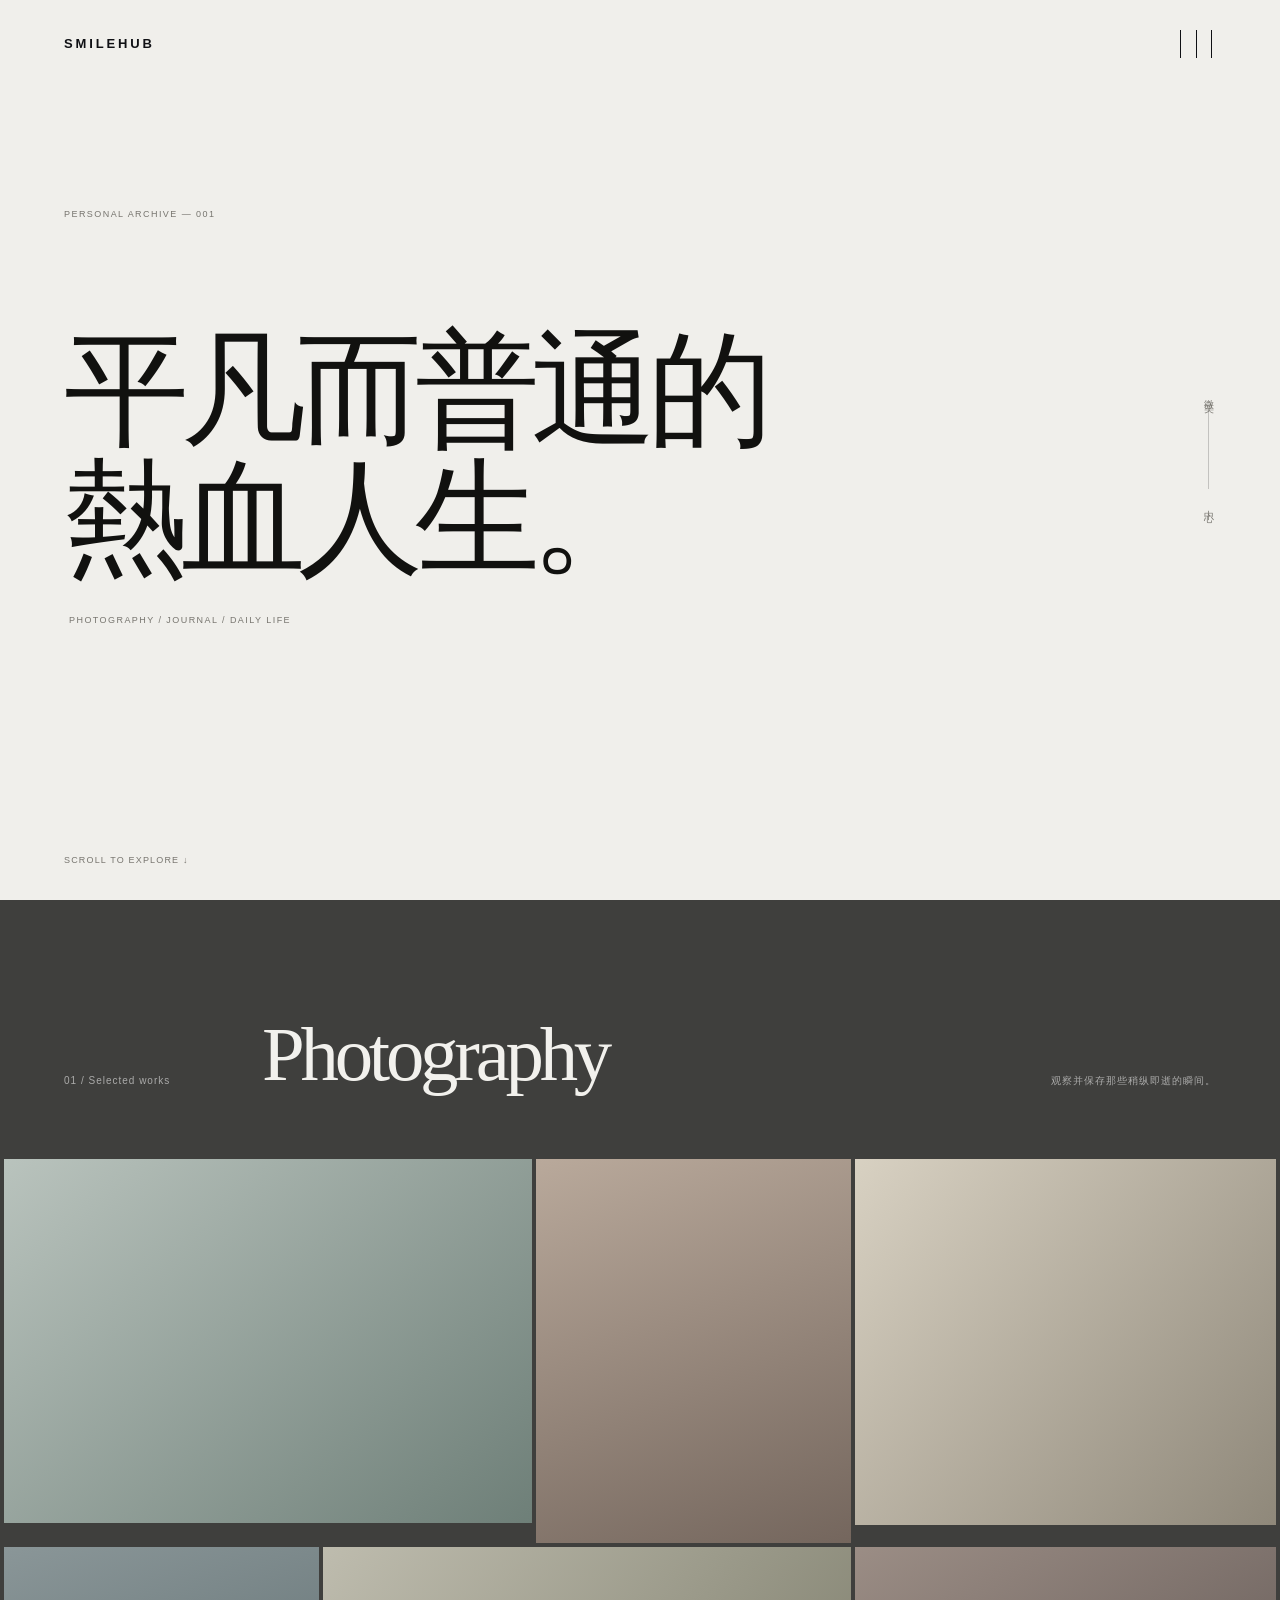
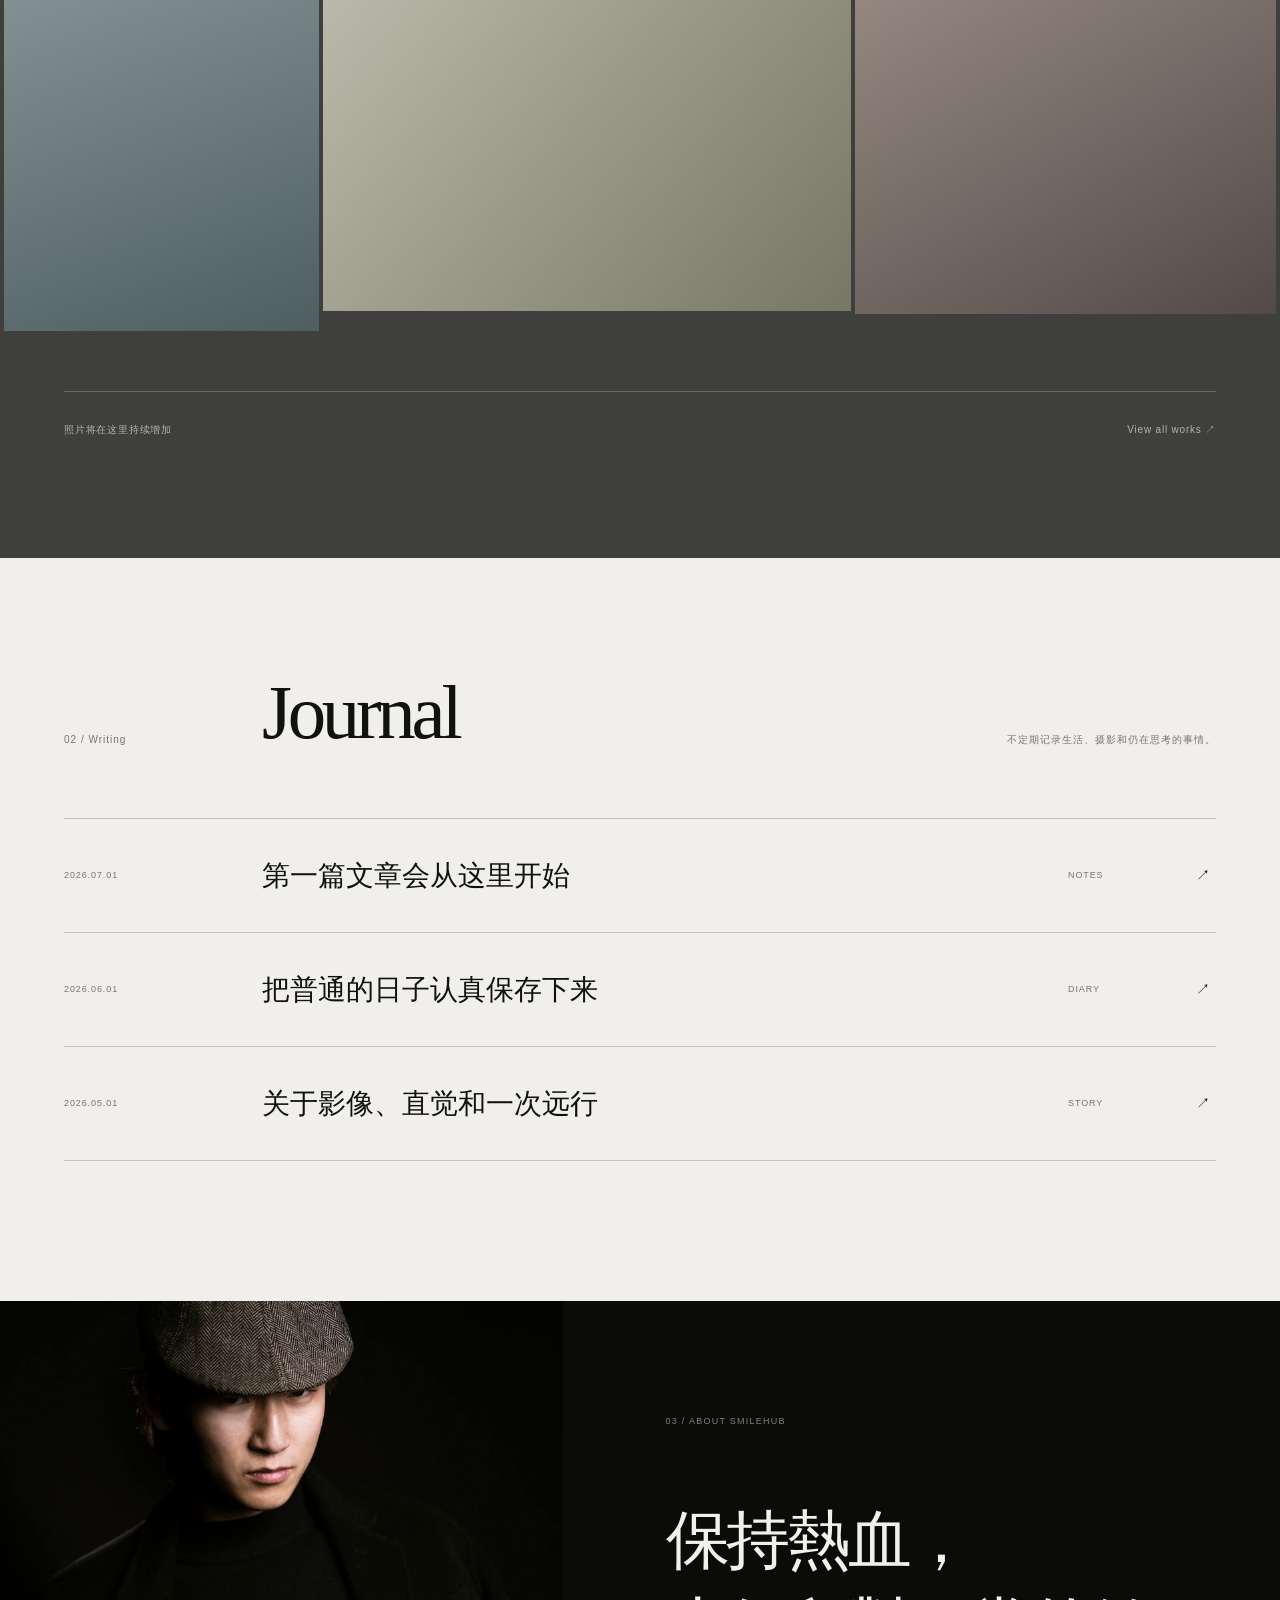
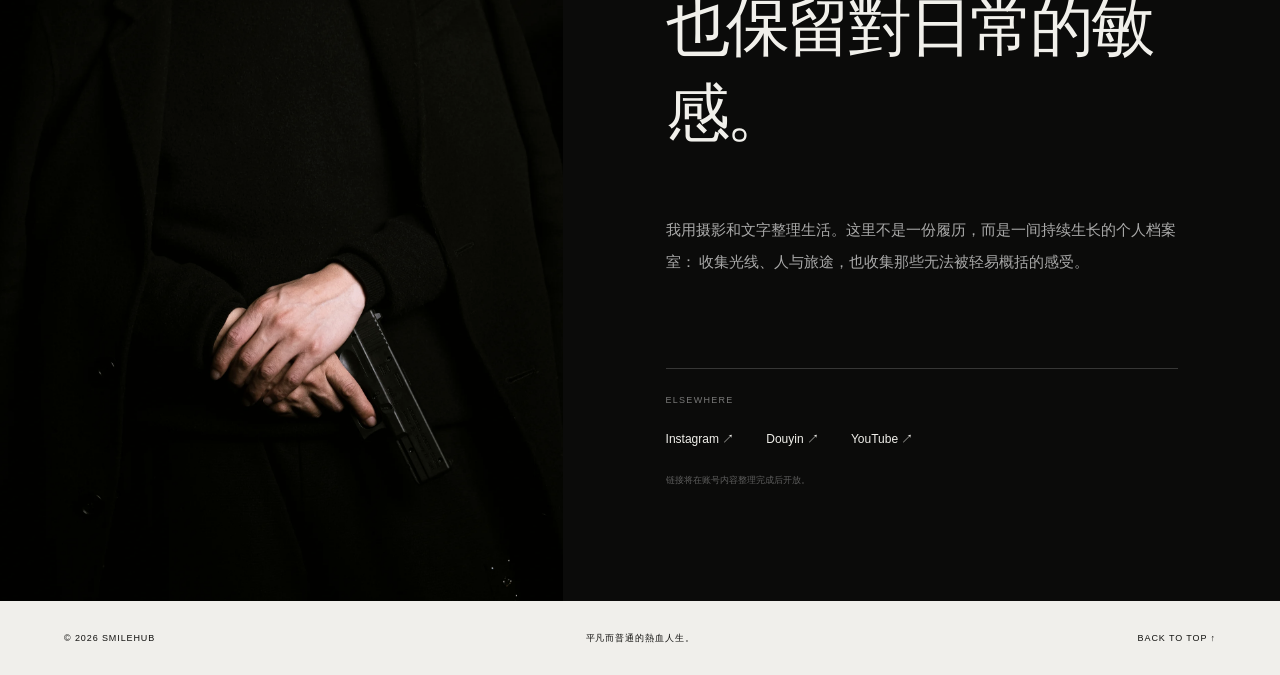
==== index.html @ a1a06cd5 "更新网站视觉与个人介绍" ====
<!doctype html>
<html lang="zh-CN">
  <head>
    <meta charset="UTF-8" />
    <meta name="viewport" content="width=device-width, initial-scale=1" />
    <meta
      name="description"
      content="Smilehub — 平凡而普通的熱血人生。摄影、文章与生活记录。"
    />
    <title>Smilehub</title>
    <link rel="stylesheet" href="style.css" />
    <script src="script.js" defer></script>
  </head>
  <body>
    <header class="site-header">
      <a class="brand" href="#top" aria-label="回到首页">SMILEHUB</a>
      <button
        class="menu-button"
        type="button"
        aria-label="打开菜单"
        aria-expanded="false"
        aria-controls="site-menu"
      >
        <span></span><span></span><span></span>
      </button>
    </header>

    <div class="menu-panel" id="site-menu" aria-hidden="true">
      <nav class="menu-nav" aria-label="网站导航">
        <a href="#photography"><span>01</span>Photography</a>
        <a href="#journal"><span>02</span>Journal</a>
        <a href="#about"><span>03</span>About</a>
      </nav>
      <div class="menu-foot">
        <p>Personal archive / China</p>
        <p>Photography · Words · Life</p>
      </div>
    </div>

    <main id="top">
      <section class="hero">
        <p class="hero-index reveal">Personal archive — 001</p>
        <div class="hero-title reveal">
          <h1>平凡而普通的<br />熱血人生。</h1>
          <p>Photography / Journal / Daily life</p>
        </div>
        <div class="hero-sign reveal" aria-hidden="true">
          <span>微笑</span>
          <i></i>
          <span>中心</span>
        </div>
        <a class="scroll-link" href="#photography">Scroll to explore ↓</a>
      </section>

      <section class="photography" id="photography">
        <header class="section-head section-head--light reveal">
          <p>01 / Selected works</p>
          <h2>Photography</h2>
          <p>观察并保存那些稍纵即逝的瞬间。</p>
        </header>

        <div class="contact-sheet">
          <a class="work work--a reveal" href="#">
            <div class="work-image tone-01"></div>
            <span>Daily fragments / 2026</span>
          </a>
          <a class="work work--b reveal" href="#">
            <div class="work-image tone-02"></div>
            <span>City and silence / 2026</span>
          </a>
          <a class="work work--c reveal" href="#">
            <div class="work-image tone-03"></div>
            <span>People / 2025</span>
          </a>
          <a class="work work--d reveal" href="#">
            <div class="work-image tone-04"></div>
            <span>On the road / 2025</span>
          </a>
          <a class="work work--e reveal" href="#">
            <div class="work-image tone-05"></div>
            <span>Light studies / 2025</span>
          </a>
          <a class="work work--f reveal" href="#">
            <div class="work-image tone-06"></div>
            <span>Memory / 2024</span>
          </a>
        </div>

        <div class="section-end reveal">
          <p>照片将在这里持续增加</p>
          <a href="#">View all works ↗</a>
        </div>
      </section>

      <section class="journal" id="journal">
        <header class="section-head reveal">
          <p>02 / Writing</p>
          <h2>Journal</h2>
          <p>不定期记录生活、摄影和仍在思考的事情。</p>
        </header>

        <div class="article-list">
          <a class="article-row reveal" href="#">
            <time datetime="2026-07-01">2026.07.01</time>
            <h3>第一篇文章会从这里开始</h3>
            <p>Notes</p>
            <span>↗</span>
          </a>
          <a class="article-row reveal" href="#">
            <time datetime="2026-06-01">2026.06.01</time>
            <h3>把普通的日子认真保存下来</h3>
            <p>Diary</p>
            <span>↗</span>
          </a>
          <a class="article-row reveal" href="#">
            <time datetime="2026-05-01">2026.05.01</time>
            <h3>关于影像、直觉和一次远行</h3>
            <p>Story</p>
            <span>↗</span>
          </a>
        </div>
      </section>

      <section class="about" id="about">
        <figure class="portrait reveal">
          <img
            src="assets/profile.webp"
            alt="Smilehub个人肖像"
            width="1800"
            height="2700"
          />
        </figure>

        <div class="about-copy reveal">
          <p class="about-label">03 / About Smilehub</p>
          <h2>
            保持熱血，<br />
            也保留對日常的敏感。
          </h2>
          <p class="about-body">
            我用摄影和文字整理生活。这里不是一份履历，而是一间持续生长的个人档案室：
            收集光线、人与旅途，也收集那些无法被轻易概括的感受。
          </p>

          <div class="social-block">
            <p>Elsewhere</p>
            <div class="social-links">
              <a href="#" target="_blank" rel="noreferrer">Instagram ↗</a>
              <a href="#" target="_blank" rel="noreferrer">Douyin ↗</a>
              <a href="#" target="_blank" rel="noreferrer">YouTube ↗</a>
            </div>
            <small>链接将在账号内容整理完成后开放。</small>
          </div>
        </div>
      </section>
    </main>

    <footer class="site-footer">
      <p>© <span id="year">2026</span> Smilehub</p>
      <p>平凡而普通的熱血人生。</p>
      <a href="#top">Back to top ↑</a>
    </footer>
  </body>
</html>
---- style.css ----
:root {
  --paper: #f0efeb;
  --ink: #11110f;
  --quiet: #77756f;
  --dark: #3f3f3d;
  --line: rgba(17, 17, 15, 0.2);
  --light-line: rgba(255, 255, 255, 0.22);
  --side: clamp(22px, 5vw, 76px);
  --sans: "Helvetica Neue", "Noto Sans SC", "PingFang SC", Arial, sans-serif;
  --serif: "Songti SC", "Noto Serif CJK SC", "Yu Mincho", serif;
}

* {
  box-sizing: border-box;
}

html {
  scroll-behavior: smooth;
}

body {
  margin: 0;
  color: var(--ink);
  background: var(--paper);
  font-family: var(--sans);
  font-size: 14px;
  line-height: 1.6;
  -webkit-font-smoothing: antialiased;
}

body.menu-open {
  overflow: hidden;
}

a {
  color: inherit;
  text-decoration: none;
}

button {
  color: inherit;
  font: inherit;
}

.site-header {
  position: fixed;
  z-index: 100;
  top: 0;
  left: 0;
  width: 100%;
  display: flex;
  align-items: center;
  justify-content: space-between;
  padding: 28px var(--side);
  mix-blend-mode: difference;
  color: #fff;
}

.brand {
  font-size: 13px;
  font-weight: 600;
  letter-spacing: 0.22em;
}

.menu-button {
  width: 40px;
  height: 32px;
  display: flex;
  justify-content: space-between;
  padding: 2px 4px;
  border: 0;
  background: transparent;
  cursor: pointer;
}

.menu-button span {
  width: 1px;
  height: 100%;
  background: currentColor;
  transition: transform 500ms cubic-bezier(0.22, 1, 0.36, 1);
}

.menu-button[aria-expanded="true"] span:first-child {
  transform: translateX(8px);
}

.menu-button[aria-expanded="true"] span:last-child {
  transform: translateX(-8px);
}

.menu-panel {
  position: fixed;
  z-index: 90;
  inset: 0;
  display: grid;
  grid-template-rows: 1fr auto;
  padding: 120px var(--side) 40px;
  visibility: hidden;
  background: #f7f7f5;
  opacity: 0;
  transition:
    opacity 500ms ease,
    visibility 500ms;
}

.menu-panel.is-open {
  visibility: visible;
  opacity: 1;
}

.menu-nav {
  display: flex;
  flex-direction: column;
  justify-content: center;
}

.menu-nav a {
  display: grid;
  grid-template-columns: 60px 1fr;
  align-items: baseline;
  padding: 12px 0;
  font-family: var(--serif);
  font-size: clamp(46px, 7vw, 110px);
  font-weight: 400;
  letter-spacing: -0.05em;
  line-height: 1;
  transition: opacity 250ms ease, padding-left 450ms cubic-bezier(0.22, 1, 0.36, 1);
}

.menu-nav a span {
  font-family: var(--sans);
  font-size: 9px;
  letter-spacing: 0.1em;
}

.menu-nav:hover a {
  opacity: 0.2;
}

.menu-nav a:hover {
  padding-left: 16px;
  opacity: 1;
}

.menu-foot {
  display: flex;
  justify-content: space-between;
  color: var(--quiet);
  font-size: 9px;
  letter-spacing: 0.14em;
  text-transform: uppercase;
}

.hero {
  position: relative;
  min-height: 100svh;
  display: grid;
  align-items: center;
  padding: 115px var(--side) 60px;
  overflow: hidden;
}

.hero-index {
  position: absolute;
  top: 23%;
  left: var(--side);
  margin: 0;
  color: var(--quiet);
  font-size: 9px;
  letter-spacing: 0.16em;
  text-transform: uppercase;
}

.hero-title h1 {
  max-width: 1050px;
  margin: 0;
  font-family: var(--serif);
  font-size: clamp(60px, 9.8vw, 150px);
  font-weight: 400;
  letter-spacing: -0.065em;
  line-height: 1.02;
}

.hero-title > p {
  margin: 30px 0 0 5px;
  color: var(--quiet);
  font-size: 9px;
  letter-spacing: 0.16em;
  text-transform: uppercase;
}

.hero-sign {
  position: absolute;
  right: var(--side);
  display: flex;
  align-items: center;
  gap: 13px;
  color: var(--quiet);
  font-family: var(--serif);
  font-size: 10px;
  letter-spacing: 0.3em;
  writing-mode: vertical-rl;
}

.hero-sign i {
  width: 1px;
  height: 78px;
  background: var(--line);
}

.scroll-link {
  position: absolute;
  bottom: 33px;
  left: var(--side);
  color: var(--quiet);
  font-size: 9px;
  letter-spacing: 0.13em;
  text-transform: uppercase;
}

.section-head {
  display: grid;
  grid-template-columns: 170px minmax(260px, 1fr) minmax(240px, 0.7fr);
  align-items: end;
  gap: 28px;
  padding: 120px var(--side) 70px;
}

.section-head > p {
  margin: 0;
  color: var(--quiet);
  font-size: 10px;
  letter-spacing: 0.1em;
}

.section-head h2 {
  margin: 0;
  font-family: var(--serif);
  font-size: clamp(42px, 6vw, 88px);
  font-weight: 400;
  letter-spacing: -0.055em;
  line-height: 0.9;
}

.section-head > p:last-child {
  justify-self: end;
  max-width: 280px;
}

.photography {
  color: #f2f1ed;
  background: var(--dark);
}

.section-head--light > p {
  color: rgba(255, 255, 255, 0.56);
}

.contact-sheet {
  display: grid;
  grid-template-columns: repeat(12, minmax(0, 1fr));
  gap: 4px;
  padding: 0 4px;
}

.work {
  position: relative;
  overflow: hidden;
}

.work--a {
  grid-column: span 5;
}

.work--b {
  grid-column: span 3;
}

.work--c {
  grid-column: span 4;
}

.work--d {
  grid-column: span 3;
}

.work--e {
  grid-column: span 5;
}

.work--f {
  grid-column: span 4;
}

.work-image {
  min-height: 300px;
  transition:
    transform 900ms cubic-bezier(0.22, 1, 0.36, 1),
    filter 500ms ease;
}

.work--a .work-image,
.work--e .work-image {
  aspect-ratio: 1.45 / 1;
}

.work--b .work-image,
.work--d .work-image {
  aspect-ratio: 0.82 / 1;
}

.work--c .work-image,
.work--f .work-image {
  aspect-ratio: 1.15 / 1;
}

.work span {
  position: absolute;
  right: 14px;
  bottom: 12px;
  left: 14px;
  color: #fff;
  font-size: 9px;
  letter-spacing: 0.1em;
  opacity: 0;
  transform: translateY(8px);
  transition: opacity 350ms ease, transform 500ms ease;
}

.work:hover .work-image {
  filter: brightness(0.74);
  transform: scale(1.018);
}

.work:hover span {
  opacity: 1;
  transform: translateY(0);
}

.tone-01 {
  background: linear-gradient(140deg, #b9c3bd 0%, #6e7f78 100%);
}

.tone-02 {
  background: linear-gradient(160deg, #b9a99b 0%, #74665d 100%);
}

.tone-03 {
  background: linear-gradient(130deg, #d8d1c2 0%, #8f887a 100%);
}

.tone-04 {
  background: linear-gradient(160deg, #8a9698 0%, #4e5e61 100%);
}

.tone-05 {
  background: linear-gradient(130deg, #bebcae 0%, #777765 100%);
}

.tone-06 {
  background: linear-gradient(150deg, #9b8d85 0%, #534a48 100%);
}

.section-end {
  display: flex;
  justify-content: space-between;
  margin: 60px var(--side) 0;
  padding: 30px 0 120px;
  border-top: 1px solid var(--light-line);
  color: rgba(255, 255, 255, 0.6);
  font-size: 10px;
  letter-spacing: 0.08em;
}

.section-end p {
  margin: 0;
}

.journal {
  padding-bottom: 140px;
}

.article-list {
  margin: 0 var(--side);
  border-top: 1px solid var(--line);
}

.article-row {
  display: grid;
  grid-template-columns: 170px 1fr 100px 20px;
  align-items: center;
  gap: 28px;
  padding: 34px 0;
  border-bottom: 1px solid var(--line);
  transition:
    padding 500ms cubic-bezier(0.22, 1, 0.36, 1),
    opacity 250ms ease;
}

.article-row time,
.article-row p {
  margin: 0;
  color: var(--quiet);
  font-size: 9px;
  letter-spacing: 0.1em;
  text-transform: uppercase;
}

.article-row h3 {
  margin: 0;
  font-family: var(--serif);
  font-size: clamp(19px, 2.2vw, 32px);
  font-weight: 400;
}

.article-row:hover {
  padding-right: 18px;
  padding-left: 18px;
  opacity: 0.56;
}

.about {
  min-height: 100svh;
  display: grid;
  grid-template-columns: minmax(340px, 0.88fr) minmax(420px, 1.12fr);
  color: #f1f0eb;
  background: #0b0b0a;
}

.portrait {
  min-height: 100svh;
  margin: 0;
  overflow: hidden;
}

.portrait img {
  width: 100%;
  height: 100%;
  display: block;
  object-fit: cover;
  object-position: 50% 34%;
  filter: saturate(0.78) contrast(1.04);
}

.about-copy {
  display: flex;
  flex-direction: column;
  justify-content: center;
  padding: 110px clamp(32px, 8vw, 130px);
}

.about-label {
  margin: 0 0 70px;
  color: rgba(255, 255, 255, 0.48);
  font-size: 9px;
  letter-spacing: 0.14em;
  text-transform: uppercase;
}

.about-copy h2 {
  margin: 0;
  font-family: var(--serif);
  font-size: clamp(38px, 5vw, 74px);
  font-weight: 400;
  letter-spacing: -0.05em;
  line-height: 1.35;
}

.about-body {
  max-width: 530px;
  margin: 58px 0 0;
  color: rgba(255, 255, 255, 0.65);
  font-family: var(--serif);
  font-size: 15px;
  line-height: 2.1;
}

.social-block {
  margin-top: 90px;
  padding-top: 24px;
  border-top: 1px solid rgba(255, 255, 255, 0.18);
}

.social-block > p {
  margin: 0 0 22px;
  color: rgba(255, 255, 255, 0.45);
  font-size: 9px;
  letter-spacing: 0.14em;
  text-transform: uppercase;
}

.social-links {
  display: flex;
  flex-wrap: wrap;
  gap: 14px 32px;
}

.social-links a {
  font-size: 12px;
}

.social-block small {
  display: block;
  margin-top: 24px;
  color: rgba(255, 255, 255, 0.34);
  font-size: 9px;
}

.site-footer {
  display: grid;
  grid-template-columns: 1fr 1fr 1fr;
  align-items: center;
  padding: 30px var(--side);
  font-size: 9px;
  letter-spacing: 0.1em;
  text-transform: uppercase;
}

.site-footer p {
  margin: 0;
}

.site-footer p:nth-child(2) {
  justify-self: center;
  font-family: var(--serif);
  text-transform: none;
}

.site-footer a {
  justify-self: end;
}

.reveal {
  opacity: 0;
  transform: translateY(32px);
  transition:
    opacity 950ms cubic-bezier(0.22, 1, 0.36, 1),
    transform 950ms cubic-bezier(0.22, 1, 0.36, 1);
}

.reveal.is-visible {
  opacity: 1;
  transform: translateY(0);
}

@media (max-width: 820px) {
  .site-header {
    padding-top: 20px;
    padding-bottom: 20px;
  }

  .brand {
    font-size: 11px;
  }

  .menu-button {
    width: 35px;
    height: 27px;
  }

  .menu-panel {
    padding-top: 100px;
  }

  .menu-nav a {
    grid-template-columns: 36px 1fr;
    font-size: clamp(44px, 15vw, 66px);
  }

  .menu-foot {
    display: block;
  }

  .menu-foot p:last-child {
    display: none;
  }

  .hero {
    min-height: 92svh;
  }

  .hero-index {
    top: 27%;
  }

  .hero-title h1 {
    font-size: clamp(54px, 17vw, 82px);
    line-height: 1.08;
  }

  .hero-sign {
    display: none;
  }

  .section-head {
    grid-template-columns: 34px 1fr;
    gap: 16px;
    padding-top: 90px;
    padding-bottom: 50px;
  }

  .section-head > p:first-child {
    writing-mode: vertical-rl;
  }

  .section-head > p:last-child {
    grid-column: 2;
    justify-self: start;
  }

  .contact-sheet {
    grid-template-columns: repeat(2, minmax(0, 1fr));
  }

  .work--a,
  .work--c,
  .work--e {
    grid-column: span 2;
  }

  .work--b,
  .work--d,
  .work--f {
    grid-column: span 1;
  }

  .work-image {
    min-height: 190px;
  }

  .work span {
    opacity: 1;
    transform: none;
  }

  .section-end {
    padding-bottom: 90px;
  }

  .article-row {
    grid-template-columns: 1fr auto;
    gap: 10px;
    padding: 28px 0;
  }

  .article-row h3 {
    grid-column: 1 / -1;
    grid-row: 2;
  }

  .article-row p {
    display: none;
  }

  .article-row > span {
    grid-column: 2;
    grid-row: 1;
  }

  .about {
    display: block;
  }

  .portrait {
    min-height: 78svh;
    height: 78svh;
  }

  .about-copy {
    padding: 86px var(--side);
  }

  .about-label {
    margin-bottom: 44px;
  }

  .about-copy h2 {
    font-size: clamp(39px, 12vw, 58px);
  }

  .about-body {
    margin-top: 42px;
  }

  .social-block {
    margin-top: 66px;
  }

  .site-footer {
    grid-template-columns: 1fr auto;
  }

  .site-footer p:nth-child(2) {
    display: none;
  }
}

@media (prefers-reduced-motion: reduce) {
  html {
    scroll-behavior: auto;
  }

  *,
  *::before,
  *::after {
    animation-duration: 0.01ms !important;
    animation-iteration-count: 1 !important;
    scroll-behavior: auto !important;
    transition-duration: 0.01ms !important;
  }
}
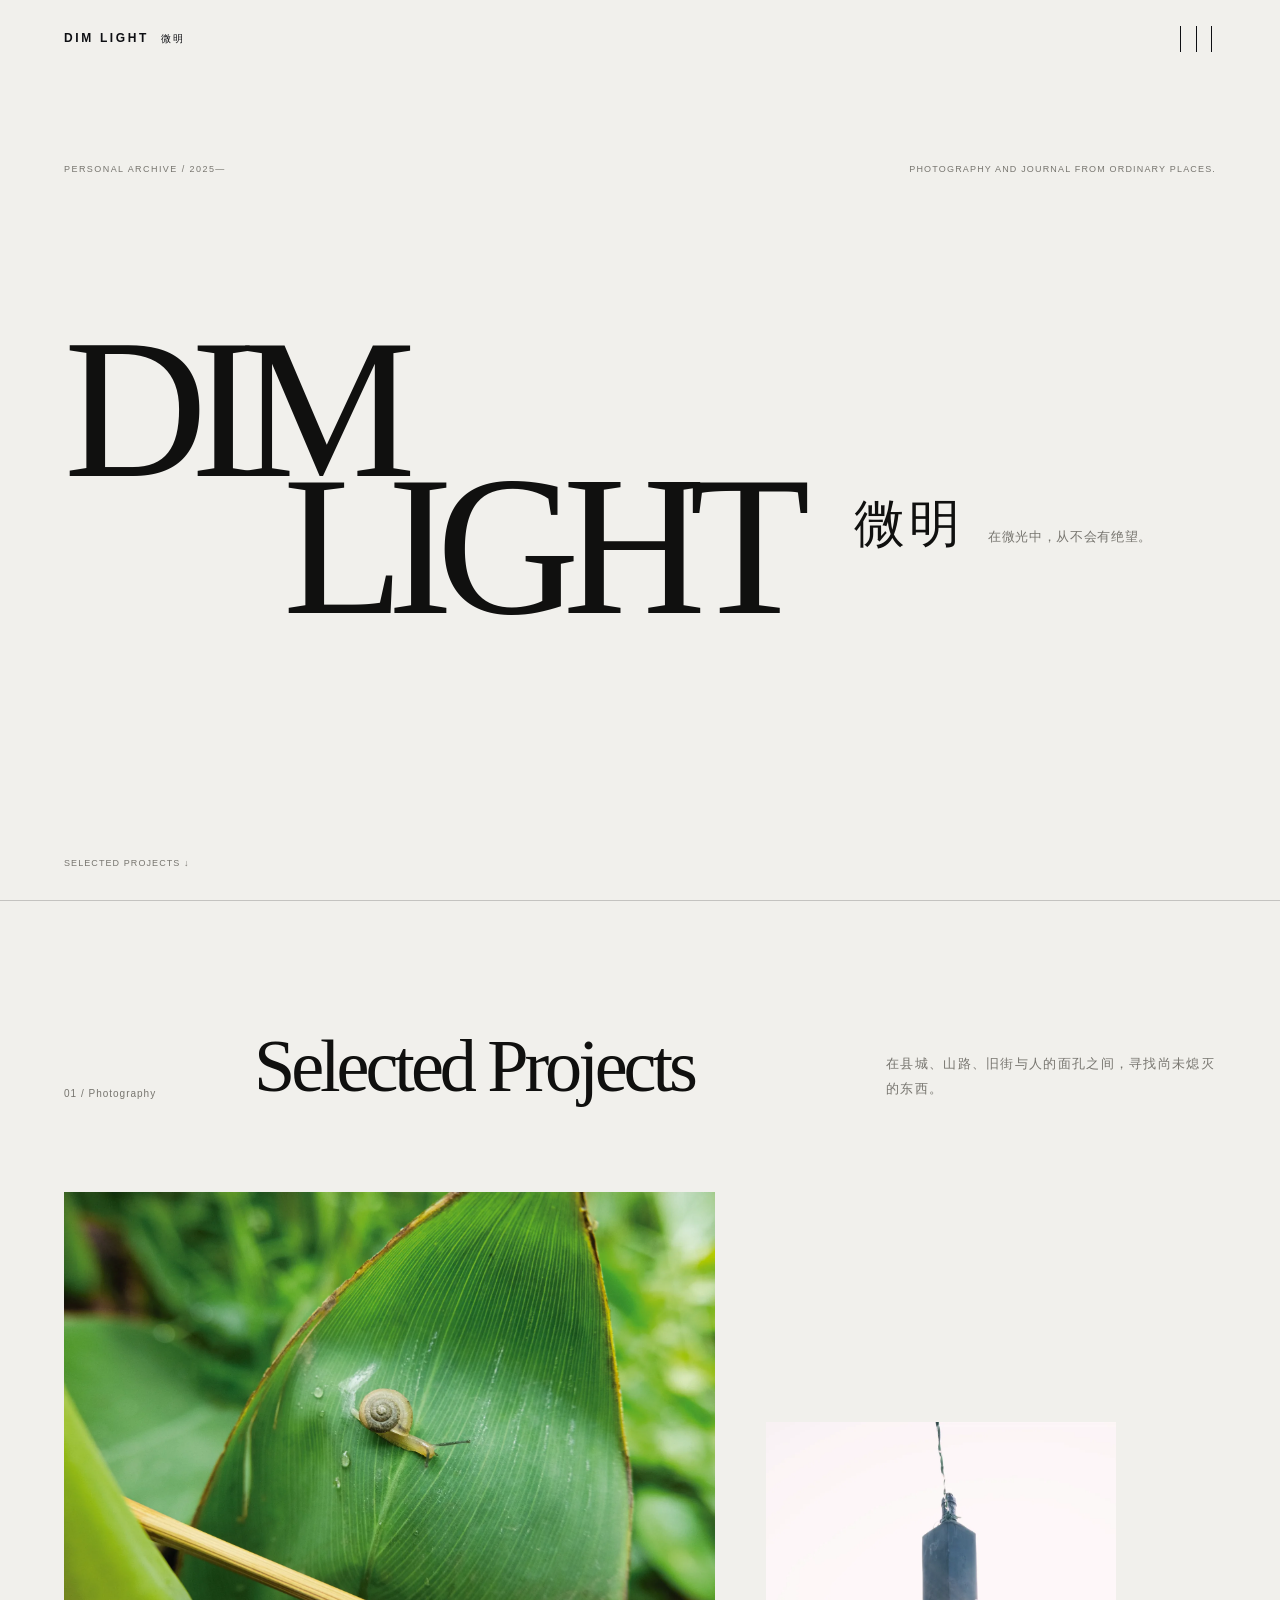
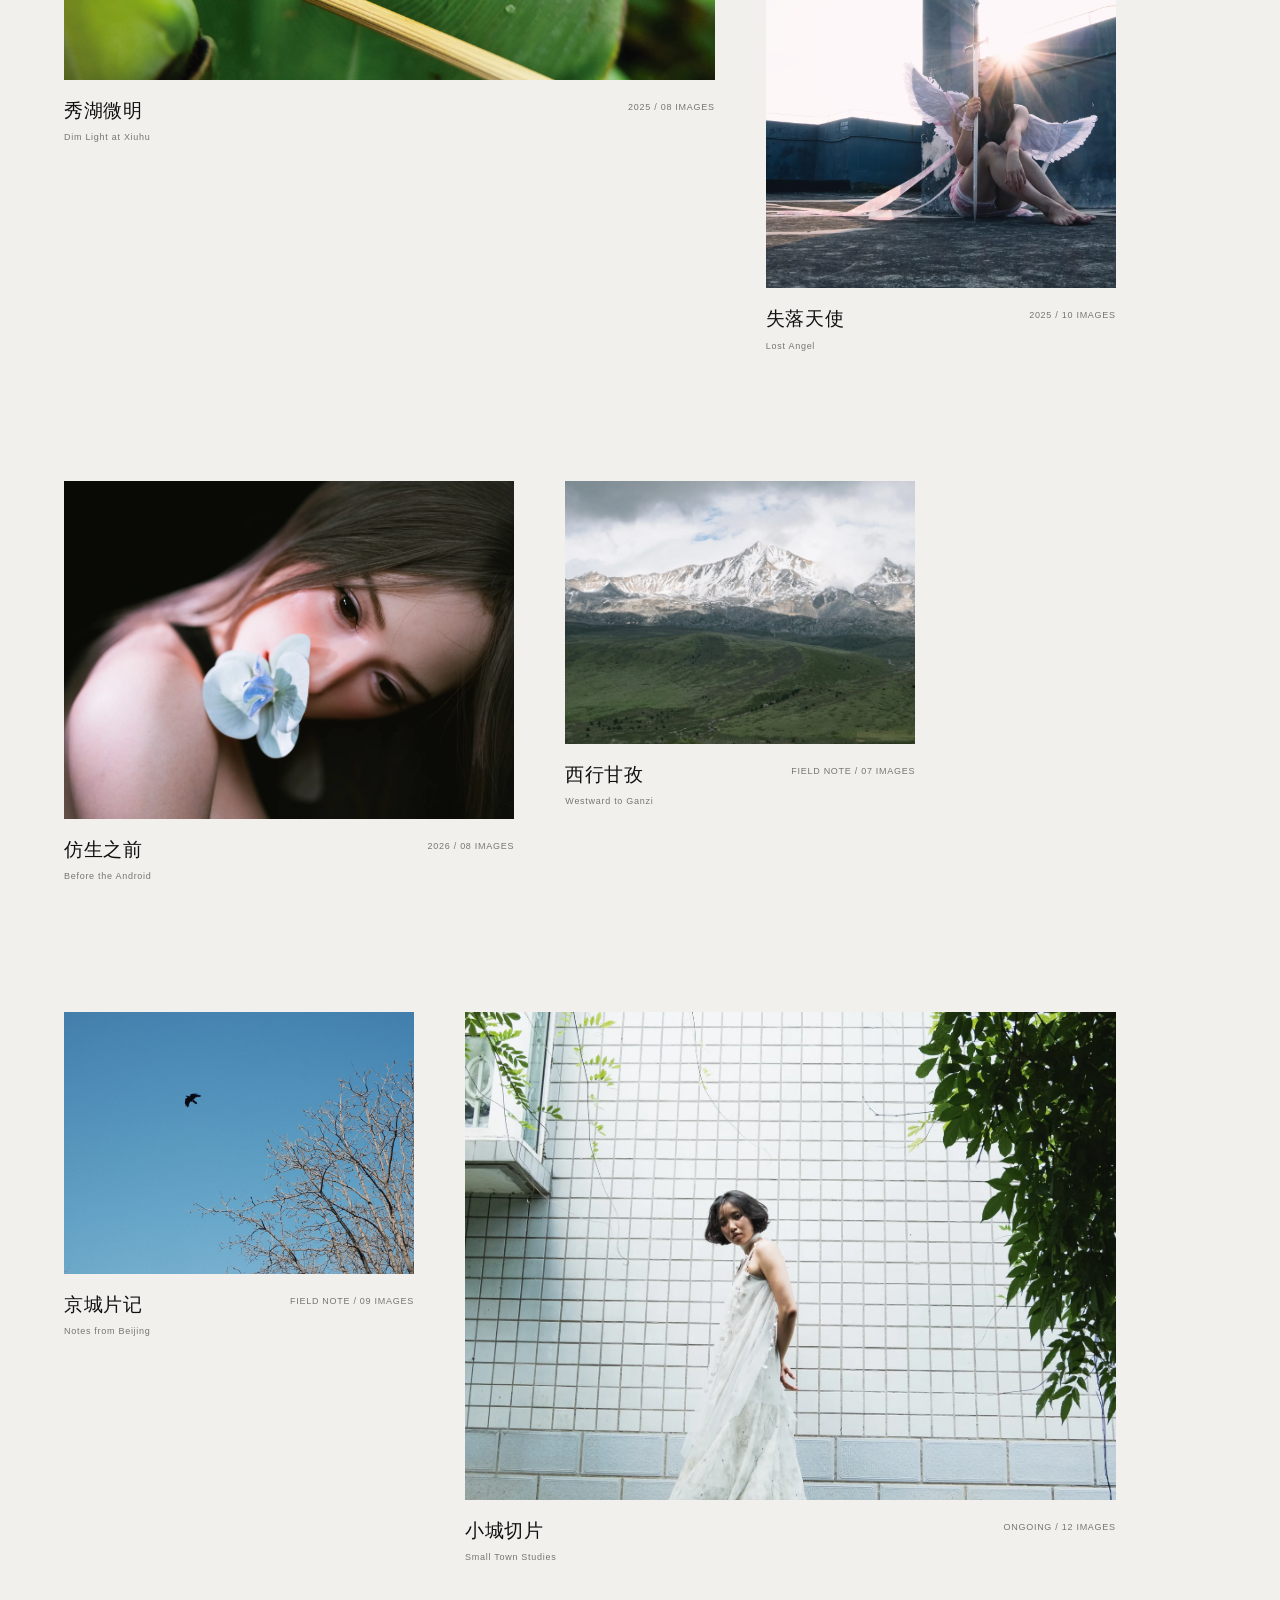
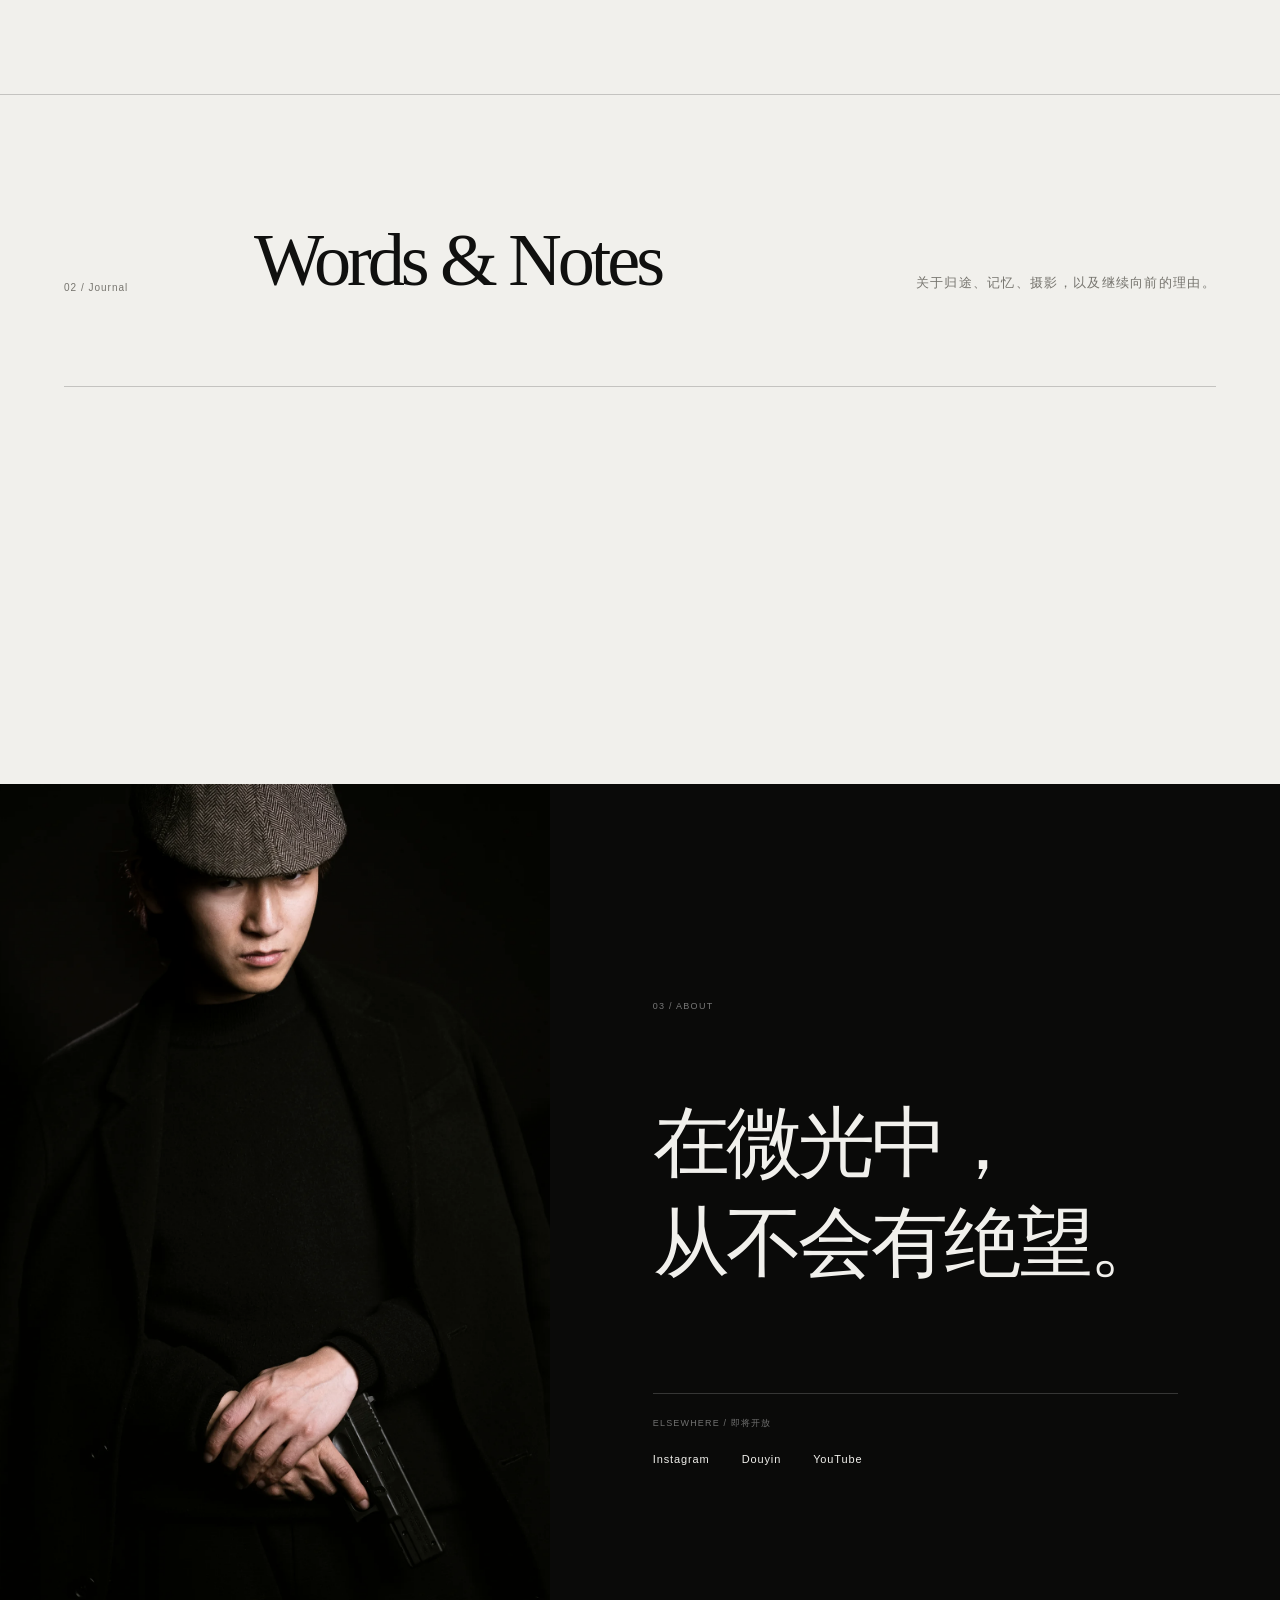
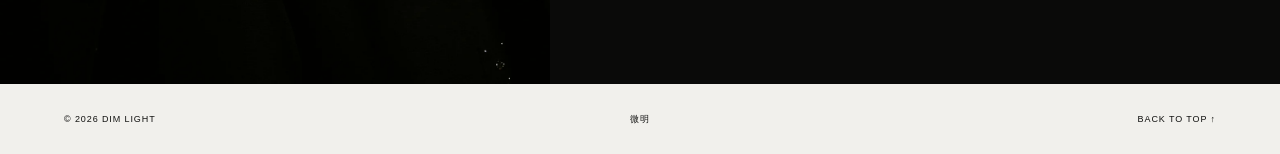
==== commit a37f2d4d: "建立 DIM LIGHT 摄影网站" ====
--- a/index.html
+++ b/index.html
@@ -5,15 +5,18 @@
     <meta name="viewport" content="width=device-width, initial-scale=1" />
     <meta
       name="description"
-      content="Smilehub — 平凡而普通的熱血人生。摄影、文章与生活记录。"
+      content="DIM LIGHT / 微明 — 在微光中，从不会有绝望。摄影与文字的个人档案。"
     />
-    <title>Smilehub</title>
+    <title>DIM LIGHT / 微明</title>
     <link rel="stylesheet" href="style.css" />
     <script src="script.js" defer></script>
   </head>
   <body>
     <header class="site-header">
-      <a class="brand" href="#top" aria-label="回到首页">SMILEHUB</a>
+      <a class="brand" href="#top">
+        <strong>DIM LIGHT</strong>
+        <span>微明</span>
+      </a>
       <button
         class="menu-button"
         type="button"
@@ -27,137 +30,194 @@
 
     <div class="menu-panel" id="site-menu" aria-hidden="true">
       <nav class="menu-nav" aria-label="网站导航">
-        <a href="#photography"><span>01</span>Photography</a>
+        <a href="#projects"><span>01</span>Photography</a>
         <a href="#journal"><span>02</span>Journal</a>
         <a href="#about"><span>03</span>About</a>
       </nav>
       <div class="menu-foot">
-        <p>Personal archive / China</p>
+        <p>DIM LIGHT / 微明</p>
         <p>Photography · Words · Life</p>
       </div>
     </div>
 
     <main id="top">
       <section class="hero">
-        <p class="hero-index reveal">Personal archive — 001</p>
-        <div class="hero-title reveal">
-          <h1>平凡而普通的<br />熱血人生。</h1>
-          <p>Photography / Journal / Daily life</p>
-        </div>
-        <div class="hero-sign reveal" aria-hidden="true">
-          <span>微笑</span>
-          <i></i>
-          <span>中心</span>
-        </div>
-        <a class="scroll-link" href="#photography">Scroll to explore ↓</a>
-      </section>
-
-      <section class="photography" id="photography">
-        <header class="section-head section-head--light reveal">
-          <p>01 / Selected works</p>
-          <h2>Photography</h2>
-          <p>观察并保存那些稍纵即逝的瞬间。</p>
+        <p class="hero-kicker reveal">Personal archive / 2025—</p>
+        <div class="hero-lockup reveal">
+          <h1>
+            <span>DIM</span>
+            <span>LIGHT</span>
+          </h1>
+          <div class="hero-cn">
+            <strong>微明</strong>
+            <p>在微光中，从不会有绝望。</p>
+          </div>
+        </div>
+        <p class="hero-note reveal">Photography and journal from ordinary places.</p>
+        <a class="scroll-cue" href="#projects">Selected projects ↓</a>
+      </section>
+
+      <section class="projects" id="projects">
+        <header class="section-heading reveal">
+          <p>01 / Photography</p>
+          <h2>Selected Projects</h2>
+          <p>在县城、山路、旧街与人的面孔之间，寻找尚未熄灭的东西。</p>
         </header>
 
-        <div class="contact-sheet">
-          <a class="work work--a reveal" href="#">
-            <div class="work-image tone-01"></div>
-            <span>Daily fragments / 2026</span>
-          </a>
-          <a class="work work--b reveal" href="#">
-            <div class="work-image tone-02"></div>
-            <span>City and silence / 2026</span>
-          </a>
-          <a class="work work--c reveal" href="#">
-            <div class="work-image tone-03"></div>
-            <span>People / 2025</span>
-          </a>
-          <a class="work work--d reveal" href="#">
-            <div class="work-image tone-04"></div>
-            <span>On the road / 2025</span>
-          </a>
-          <a class="work work--e reveal" href="#">
-            <div class="work-image tone-05"></div>
-            <span>Light studies / 2025</span>
-          </a>
-          <a class="work work--f reveal" href="#">
-            <div class="work-image tone-06"></div>
-            <span>Memory / 2024</span>
-          </a>
-        </div>
-
-        <div class="section-end reveal">
-          <p>照片将在这里持续增加</p>
-          <a href="#">View all works ↗</a>
+        <div class="project-grid">
+          <a class="project-card project-card--wide reveal" href="project.html?id=xiuhu">
+            <figure>
+              <img
+                src="assets/projects/xiuhu/05.webp"
+                alt="秀湖微明，叶片上的蜗牛"
+                loading="lazy"
+              />
+            </figure>
+            <div class="project-meta">
+              <div>
+                <h3>秀湖微明</h3>
+                <p>Dim Light at Xiuhu</p>
+              </div>
+              <p>2025 / 08 images</p>
+            </div>
+          </a>
+
+          <a class="project-card project-card--portrait reveal" href="project.html?id=lost-angel">
+            <figure>
+              <img
+                src="assets/projects/lost-angel/04.webp"
+                alt="失落天使，县城天台上的人像"
+                loading="lazy"
+              />
+            </figure>
+            <div class="project-meta">
+              <div>
+                <h3>失落天使</h3>
+                <p>Lost Angel</p>
+              </div>
+              <p>2025 / 10 images</p>
+            </div>
+          </a>
+
+          <a class="project-card reveal" href="project.html?id=android">
+            <figure>
+              <img
+                src="assets/projects/android/03.webp"
+                alt="仿生人偶面孔与花"
+                loading="lazy"
+              />
+            </figure>
+            <div class="project-meta">
+              <div>
+                <h3>仿生之前</h3>
+                <p>Before the Android</p>
+              </div>
+              <p>2026 / 08 images</p>
+            </div>
+          </a>
+
+          <a class="project-card reveal" href="project.html?id=ganzi">
+            <figure>
+              <img
+                src="assets/projects/ganzi/02.webp"
+                alt="西行甘孜，云雾中的雪山"
+                loading="lazy"
+              />
+            </figure>
+            <div class="project-meta">
+              <div>
+                <h3>西行甘孜</h3>
+                <p>Westward to Ganzi</p>
+              </div>
+              <p>Field note / 07 images</p>
+            </div>
+          </a>
+
+          <a class="project-card reveal" href="project.html?id=beijing">
+            <figure>
+              <img
+                src="assets/projects/beijing/01.webp"
+                alt="京城片记，蓝天下的新树昏鸦"
+                loading="lazy"
+              />
+            </figure>
+            <div class="project-meta">
+              <div>
+                <h3>京城片记</h3>
+                <p>Notes from Beijing</p>
+              </div>
+              <p>Field note / 09 images</p>
+            </div>
+          </a>
+
+          <a class="project-card project-card--wide reveal" href="project.html?id=small-town">
+            <figure>
+              <img
+                src="assets/projects/small-town/06.webp"
+                alt="小城切片，普通空间中的人像"
+                loading="lazy"
+              />
+            </figure>
+            <div class="project-meta">
+              <div>
+                <h3>小城切片</h3>
+                <p>Small Town Studies</p>
+              </div>
+              <p>Ongoing / 12 images</p>
+            </div>
+          </a>
         </div>
       </section>
 
       <section class="journal" id="journal">
-        <header class="section-head reveal">
-          <p>02 / Writing</p>
-          <h2>Journal</h2>
-          <p>不定期记录生活、摄影和仍在思考的事情。</p>
+        <header class="section-heading reveal">
+          <p>02 / Journal</p>
+          <h2>Words & Notes</h2>
+          <p>关于归途、记忆、摄影，以及继续向前的理由。</p>
         </header>
 
-        <div class="article-list">
-          <a class="article-row reveal" href="#">
-            <time datetime="2026-07-01">2026.07.01</time>
-            <h3>第一篇文章会从这里开始</h3>
-            <p>Notes</p>
-            <span>↗</span>
-          </a>
-          <a class="article-row reveal" href="#">
-            <time datetime="2026-06-01">2026.06.01</time>
-            <h3>把普通的日子认真保存下来</h3>
-            <p>Diary</p>
-            <span>↗</span>
-          </a>
-          <a class="article-row reveal" href="#">
-            <time datetime="2026-05-01">2026.05.01</time>
-            <h3>关于影像、直觉和一次远行</h3>
-            <p>Story</p>
-            <span>↗</span>
-          </a>
+        <div class="journal-list">
+          <article class="journal-row reveal">
+            <time datetime="2026">2026</time>
+            <div>
+              <h3>何处是归途？</h3>
+              <p>Fiction / Longform</p>
+            </div>
+            <span>Coming soon</span>
+          </article>
+          <article class="journal-row reveal">
+            <time datetime="2025">2025</time>
+            <div>
+              <h3>人生不回头</h3>
+              <p>Essay / Memory</p>
+            </div>
+            <span>Coming soon</span>
+          </article>
         </div>
       </section>
 
       <section class="about" id="about">
-        <figure class="portrait reveal">
-          <img
-            src="assets/profile.webp"
-            alt="Smilehub个人肖像"
-            width="1800"
-            height="2700"
-          />
+        <figure class="about-portrait reveal">
+          <img src="assets/profile.webp" alt="DIM LIGHT创作者肖像" loading="lazy" />
         </figure>
-
         <div class="about-copy reveal">
-          <p class="about-label">03 / About Smilehub</p>
-          <h2>
-            保持熱血，<br />
-            也保留對日常的敏感。
-          </h2>
-          <p class="about-body">
-            我用摄影和文字整理生活。这里不是一份履历，而是一间持续生长的个人档案室：
-            收集光线、人与旅途，也收集那些无法被轻易概括的感受。
-          </p>
-
-          <div class="social-block">
-            <p>Elsewhere</p>
-            <div class="social-links">
-              <a href="#" target="_blank" rel="noreferrer">Instagram ↗</a>
-              <a href="#" target="_blank" rel="noreferrer">Douyin ↗</a>
-              <a href="#" target="_blank" rel="noreferrer">YouTube ↗</a>
-            </div>
-            <small>链接将在账号内容整理完成后开放。</small>
+          <p>03 / About</p>
+          <h2>在微光中，<br />从不会有绝望。</h2>
+          <div class="social-area">
+            <p>Elsewhere / 即将开放</p>
+            <div>
+              <span>Instagram</span>
+              <span>Douyin</span>
+              <span>YouTube</span>
+            </div>
           </div>
         </div>
       </section>
     </main>
 
     <footer class="site-footer">
-      <p>© <span id="year">2026</span> Smilehub</p>
-      <p>平凡而普通的熱血人生。</p>
+      <p>© <span id="year">2026</span> DIM LIGHT</p>
+      <p>微明</p>
       <a href="#top">Back to top ↑</a>
     </footer>
   </body>
--- a/style.css
+++ b/style.css
@@ -1,10 +1,9 @@
 :root {
-  --paper: #f0efeb;
-  --ink: #11110f;
+  --paper: #f1f0ec;
+  --ink: #10100f;
   --quiet: #77756f;
-  --dark: #3f3f3d;
-  --line: rgba(17, 17, 15, 0.2);
-  --light-line: rgba(255, 255, 255, 0.22);
+  --line: rgba(16, 16, 15, 0.2);
+  --dark: #0a0a09;
   --side: clamp(22px, 5vw, 76px);
   --sans: "Helvetica Neue", "Noto Sans SC", "PingFang SC", Arial, sans-serif;
   --serif: "Songti SC", "Noto Serif CJK SC", "Yu Mincho", serif;
@@ -42,6 +41,10 @@
   font: inherit;
 }
 
+img {
+  max-width: 100%;
+}
+
 .site-header {
   position: fixed;
   z-index: 100;
@@ -51,20 +54,31 @@
   display: flex;
   align-items: center;
   justify-content: space-between;
-  padding: 28px var(--side);
+  padding: 24px var(--side);
+  color: #fff;
   mix-blend-mode: difference;
-  color: #fff;
 }
 
 .brand {
-  font-size: 13px;
-  font-weight: 600;
+  display: flex;
+  align-items: baseline;
+  gap: 12px;
+}
+
+.brand strong {
+  font-size: 12px;
   letter-spacing: 0.22em;
+}
+
+.brand span {
+  font-family: var(--serif);
+  font-size: 10px;
+  letter-spacing: 0.18em;
 }
 
 .menu-button {
   width: 40px;
-  height: 32px;
+  height: 30px;
   display: flex;
   justify-content: space-between;
   padding: 2px 4px;
@@ -94,13 +108,11 @@
   inset: 0;
   display: grid;
   grid-template-rows: 1fr auto;
-  padding: 120px var(--side) 40px;
+  padding: 110px var(--side) 36px;
   visibility: hidden;
   background: #f7f7f5;
   opacity: 0;
-  transition:
-    opacity 500ms ease,
-    visibility 500ms;
+  transition: opacity 450ms ease, visibility 450ms;
 }
 
 .menu-panel.is-open {
@@ -118,10 +130,9 @@
   display: grid;
   grid-template-columns: 60px 1fr;
   align-items: baseline;
-  padding: 12px 0;
-  font-family: var(--serif);
-  font-size: clamp(46px, 7vw, 110px);
-  font-weight: 400;
+  padding: 10px 0;
+  font-family: var(--serif);
+  font-size: clamp(46px, 7vw, 108px);
   letter-spacing: -0.05em;
   line-height: 1;
   transition: opacity 250ms ease, padding-left 450ms cubic-bezier(0.22, 1, 0.36, 1);
@@ -134,7 +145,7 @@
 }
 
 .menu-nav:hover a {
-  opacity: 0.2;
+  opacity: 0.22;
 }
 
 .menu-nav a:hover {
@@ -147,7 +158,7 @@
   justify-content: space-between;
   color: var(--quiet);
   font-size: 9px;
-  letter-spacing: 0.14em;
+  letter-spacing: 0.13em;
   text-transform: uppercase;
 }
 
@@ -160,9 +171,9 @@
   overflow: hidden;
 }
 
-.hero-index {
+.hero-kicker {
   position: absolute;
-  top: 23%;
+  top: 18%;
   left: var(--side);
   margin: 0;
   color: var(--quiet);
@@ -171,287 +182,256 @@
   text-transform: uppercase;
 }
 
-.hero-title h1 {
-  max-width: 1050px;
-  margin: 0;
-  font-family: var(--serif);
-  font-size: clamp(60px, 9.8vw, 150px);
+.hero-lockup {
+  width: 100%;
+}
+
+.hero-lockup h1 {
+  margin: 0;
+  font-family: var(--serif);
+  font-size: clamp(88px, 15.5vw, 238px);
   font-weight: 400;
-  letter-spacing: -0.065em;
-  line-height: 1.02;
-}
-
-.hero-title > p {
-  margin: 30px 0 0 5px;
-  color: var(--quiet);
-  font-size: 9px;
-  letter-spacing: 0.16em;
-  text-transform: uppercase;
-}
-
-.hero-sign {
+  letter-spacing: -0.085em;
+  line-height: 0.69;
+}
+
+.hero-lockup h1 span {
+  display: block;
+}
+
+.hero-lockup h1 span:last-child {
+  margin-left: 19%;
+}
+
+.hero-cn {
   position: absolute;
   right: var(--side);
-  display: flex;
-  align-items: center;
-  gap: 13px;
+  bottom: 18%;
+  display: flex;
+  align-items: baseline;
+  gap: 24px;
+}
+
+.hero-cn strong {
+  font-family: var(--serif);
+  font-size: clamp(28px, 4vw, 56px);
+  font-weight: 400;
+  letter-spacing: 0.08em;
+}
+
+.hero-cn p {
+  margin: 0;
   color: var(--quiet);
   font-family: var(--serif);
-  font-size: 10px;
-  letter-spacing: 0.3em;
-  writing-mode: vertical-rl;
-}
-
-.hero-sign i {
-  width: 1px;
-  height: 78px;
-  background: var(--line);
-}
-
-.scroll-link {
+  font-size: 13px;
+  letter-spacing: 0.05em;
+}
+
+.hero-note {
   position: absolute;
-  bottom: 33px;
+  right: var(--side);
+  top: 18%;
+  margin: 0;
+  color: var(--quiet);
+  font-size: 9px;
+  letter-spacing: 0.13em;
+  text-transform: uppercase;
+}
+
+.scroll-cue {
+  position: absolute;
+  bottom: 30px;
   left: var(--side);
   color: var(--quiet);
   font-size: 9px;
-  letter-spacing: 0.13em;
-  text-transform: uppercase;
-}
-
-.section-head {
-  display: grid;
-  grid-template-columns: 170px minmax(260px, 1fr) minmax(240px, 0.7fr);
+  letter-spacing: 0.12em;
+  text-transform: uppercase;
+}
+
+.projects,
+.journal {
+  padding: 130px var(--side);
+  border-top: 1px solid var(--line);
+}
+
+.section-heading {
+  display: grid;
+  grid-template-columns: 160px minmax(280px, 1fr) minmax(240px, 0.7fr);
   align-items: end;
-  gap: 28px;
-  padding: 120px var(--side) 70px;
-}
-
-.section-head > p {
+  gap: 30px;
+  margin-bottom: 90px;
+}
+
+.section-heading > p {
   margin: 0;
   color: var(--quiet);
   font-size: 10px;
   letter-spacing: 0.1em;
 }
 
-.section-head h2 {
-  margin: 0;
-  font-family: var(--serif);
-  font-size: clamp(42px, 6vw, 88px);
+.section-heading h2 {
+  margin: 0;
+  font-family: var(--serif);
+  font-size: clamp(42px, 5.8vw, 84px);
   font-weight: 400;
   letter-spacing: -0.055em;
-  line-height: 0.9;
-}
-
-.section-head > p:last-child {
+  line-height: 0.95;
+}
+
+.section-heading > p:last-child {
+  max-width: 330px;
   justify-self: end;
-  max-width: 280px;
-}
-
-.photography {
-  color: #f2f1ed;
-  background: var(--dark);
-}
-
-.section-head--light > p {
-  color: rgba(255, 255, 255, 0.56);
-}
-
-.contact-sheet {
+  font-family: var(--serif);
+  font-size: 13px;
+  line-height: 1.9;
+}
+
+.project-grid {
   display: grid;
   grid-template-columns: repeat(12, minmax(0, 1fr));
-  gap: 4px;
-  padding: 0 4px;
-}
-
-.work {
-  position: relative;
+  gap: clamp(70px, 10vw, 150px) clamp(24px, 4vw, 64px);
+  align-items: start;
+}
+
+.project-card {
+  grid-column: span 5;
+}
+
+.project-card:nth-child(4),
+.project-card:nth-child(5) {
+  grid-column: span 4;
+}
+
+.project-card--wide {
+  grid-column: span 7;
+}
+
+.project-card--portrait {
+  grid-column: span 4;
+  margin-top: 18vw;
+}
+
+.project-card figure {
+  margin: 0;
   overflow: hidden;
-}
-
-.work--a {
-  grid-column: span 5;
-}
-
-.work--b {
-  grid-column: span 3;
-}
-
-.work--c {
-  grid-column: span 4;
-}
-
-.work--d {
-  grid-column: span 3;
-}
-
-.work--e {
-  grid-column: span 5;
-}
-
-.work--f {
-  grid-column: span 4;
-}
-
-.work-image {
-  min-height: 300px;
-  transition:
-    transform 900ms cubic-bezier(0.22, 1, 0.36, 1),
-    filter 500ms ease;
-}
-
-.work--a .work-image,
-.work--e .work-image {
-  aspect-ratio: 1.45 / 1;
-}
-
-.work--b .work-image,
-.work--d .work-image {
-  aspect-ratio: 0.82 / 1;
-}
-
-.work--c .work-image,
-.work--f .work-image {
-  aspect-ratio: 1.15 / 1;
-}
-
-.work span {
-  position: absolute;
-  right: 14px;
-  bottom: 12px;
-  left: 14px;
-  color: #fff;
+  background: #d8d6cf;
+}
+
+.project-card img {
+  width: 100%;
+  height: 100%;
+  display: block;
+  aspect-ratio: 4 / 3;
+  object-fit: cover;
+  transition: transform 950ms cubic-bezier(0.22, 1, 0.36, 1), filter 400ms ease;
+}
+
+.project-card--portrait img {
+  aspect-ratio: 3 / 4;
+}
+
+.project-card:nth-child(3) img {
+  object-position: 50% 34%;
+}
+
+.project-card:hover img {
+  filter: brightness(0.83);
+  transform: scale(1.018);
+}
+
+.project-meta {
+  display: flex;
+  justify-content: space-between;
+  gap: 20px;
+  margin-top: 16px;
+}
+
+.project-meta h3 {
+  margin: 0;
+  font-family: var(--serif);
+  font-size: 19px;
+  font-weight: 400;
+  letter-spacing: 0.03em;
+}
+
+.project-meta p {
+  margin: 4px 0 0;
+  color: var(--quiet);
+  font-size: 9px;
+  letter-spacing: 0.08em;
+}
+
+.project-meta > p {
+  text-align: right;
+  text-transform: uppercase;
+}
+
+.journal-list {
+  border-top: 1px solid var(--line);
+}
+
+.journal-row {
+  display: grid;
+  grid-template-columns: 160px 1fr auto;
+  align-items: center;
+  gap: 30px;
+  padding: 32px 0;
+  border-bottom: 1px solid var(--line);
+}
+
+.journal-row time,
+.journal-row > span,
+.journal-row p {
+  color: var(--quiet);
   font-size: 9px;
   letter-spacing: 0.1em;
-  opacity: 0;
-  transform: translateY(8px);
-  transition: opacity 350ms ease, transform 500ms ease;
-}
-
-.work:hover .work-image {
-  filter: brightness(0.74);
-  transform: scale(1.018);
-}
-
-.work:hover span {
-  opacity: 1;
-  transform: translateY(0);
-}
-
-.tone-01 {
-  background: linear-gradient(140deg, #b9c3bd 0%, #6e7f78 100%);
-}
-
-.tone-02 {
-  background: linear-gradient(160deg, #b9a99b 0%, #74665d 100%);
-}
-
-.tone-03 {
-  background: linear-gradient(130deg, #d8d1c2 0%, #8f887a 100%);
-}
-
-.tone-04 {
-  background: linear-gradient(160deg, #8a9698 0%, #4e5e61 100%);
-}
-
-.tone-05 {
-  background: linear-gradient(130deg, #bebcae 0%, #777765 100%);
-}
-
-.tone-06 {
-  background: linear-gradient(150deg, #9b8d85 0%, #534a48 100%);
-}
-
-.section-end {
-  display: flex;
-  justify-content: space-between;
-  margin: 60px var(--side) 0;
-  padding: 30px 0 120px;
-  border-top: 1px solid var(--light-line);
-  color: rgba(255, 255, 255, 0.6);
-  font-size: 10px;
-  letter-spacing: 0.08em;
-}
-
-.section-end p {
-  margin: 0;
-}
-
-.journal {
-  padding-bottom: 140px;
-}
-
-.article-list {
-  margin: 0 var(--side);
-  border-top: 1px solid var(--line);
-}
-
-.article-row {
-  display: grid;
-  grid-template-columns: 170px 1fr 100px 20px;
-  align-items: center;
-  gap: 28px;
-  padding: 34px 0;
-  border-bottom: 1px solid var(--line);
-  transition:
-    padding 500ms cubic-bezier(0.22, 1, 0.36, 1),
-    opacity 250ms ease;
-}
-
-.article-row time,
-.article-row p {
-  margin: 0;
-  color: var(--quiet);
-  font-size: 9px;
-  letter-spacing: 0.1em;
-  text-transform: uppercase;
-}
-
-.article-row h3 {
-  margin: 0;
-  font-family: var(--serif);
-  font-size: clamp(19px, 2.2vw, 32px);
+  text-transform: uppercase;
+}
+
+.journal-row h3 {
+  margin: 0;
+  font-family: var(--serif);
+  font-size: clamp(20px, 2.4vw, 34px);
   font-weight: 400;
 }
 
-.article-row:hover {
-  padding-right: 18px;
-  padding-left: 18px;
-  opacity: 0.56;
+.journal-row p {
+  margin: 5px 0 0;
 }
 
 .about {
   min-height: 100svh;
   display: grid;
-  grid-template-columns: minmax(340px, 0.88fr) minmax(420px, 1.12fr);
-  color: #f1f0eb;
-  background: #0b0b0a;
-}
-
-.portrait {
+  grid-template-columns: minmax(360px, 0.86fr) minmax(440px, 1.14fr);
+  color: #f1f0ec;
+  background: var(--dark);
+}
+
+.about-portrait {
   min-height: 100svh;
   margin: 0;
   overflow: hidden;
 }
 
-.portrait img {
+.about-portrait img {
   width: 100%;
   height: 100%;
   display: block;
   object-fit: cover;
-  object-position: 50% 34%;
-  filter: saturate(0.78) contrast(1.04);
+  object-position: 50% 33%;
+  filter: saturate(0.76) contrast(1.04);
 }
 
 .about-copy {
   display: flex;
   flex-direction: column;
   justify-content: center;
-  padding: 110px clamp(32px, 8vw, 130px);
-}
-
-.about-label {
-  margin: 0 0 70px;
-  color: rgba(255, 255, 255, 0.48);
+  padding: 100px clamp(34px, 8vw, 130px);
+}
+
+.about-copy > p {
+  margin: 0 0 80px;
+  color: rgba(255, 255, 255, 0.45);
   font-size: 9px;
   letter-spacing: 0.14em;
   text-transform: uppercase;
@@ -460,57 +440,39 @@
 .about-copy h2 {
   margin: 0;
   font-family: var(--serif);
-  font-size: clamp(38px, 5vw, 74px);
+  font-size: clamp(44px, 6vw, 88px);
   font-weight: 400;
-  letter-spacing: -0.05em;
-  line-height: 1.35;
-}
-
-.about-body {
-  max-width: 530px;
-  margin: 58px 0 0;
-  color: rgba(255, 255, 255, 0.65);
-  font-family: var(--serif);
-  font-size: 15px;
-  line-height: 2.1;
-}
-
-.social-block {
-  margin-top: 90px;
-  padding-top: 24px;
+  letter-spacing: -0.055em;
+  line-height: 1.3;
+}
+
+.social-area {
+  margin-top: 100px;
+  padding-top: 22px;
   border-top: 1px solid rgba(255, 255, 255, 0.18);
 }
 
-.social-block > p {
-  margin: 0 0 22px;
-  color: rgba(255, 255, 255, 0.45);
-  font-size: 9px;
-  letter-spacing: 0.14em;
-  text-transform: uppercase;
-}
-
-.social-links {
+.social-area > p {
+  margin: 0 0 20px;
+  color: rgba(255, 255, 255, 0.42);
+  font-size: 9px;
+  letter-spacing: 0.13em;
+  text-transform: uppercase;
+}
+
+.social-area > div {
   display: flex;
   flex-wrap: wrap;
   gap: 14px 32px;
-}
-
-.social-links a {
-  font-size: 12px;
-}
-
-.social-block small {
-  display: block;
-  margin-top: 24px;
-  color: rgba(255, 255, 255, 0.34);
-  font-size: 9px;
+  font-size: 11px;
+  letter-spacing: 0.08em;
 }
 
 .site-footer {
   display: grid;
   grid-template-columns: 1fr 1fr 1fr;
   align-items: center;
-  padding: 30px var(--side);
+  padding: 28px var(--side);
   font-size: 9px;
   letter-spacing: 0.1em;
   text-transform: uppercase;
@@ -532,9 +494,8 @@
 
 .reveal {
   opacity: 0;
-  transform: translateY(32px);
-  transition:
-    opacity 950ms cubic-bezier(0.22, 1, 0.36, 1),
+  transform: translateY(30px);
+  transition: opacity 950ms cubic-bezier(0.22, 1, 0.36, 1),
     transform 950ms cubic-bezier(0.22, 1, 0.36, 1);
 }
 
@@ -543,14 +504,208 @@
   transform: translateY(0);
 }
 
+/* Project page */
+
+.site-header--project {
+  mix-blend-mode: difference;
+}
+
+.index-link {
+  font-size: 9px;
+  letter-spacing: 0.12em;
+  text-transform: uppercase;
+}
+
+.project-intro {
+  min-height: 82svh;
+  display: grid;
+  grid-template-columns: 130px minmax(340px, 1fr) minmax(280px, 0.65fr);
+  align-items: center;
+  gap: 36px;
+  padding: 120px var(--side) 70px;
+}
+
+.project-number,
+.project-en,
+.project-details {
+  color: var(--quiet);
+  font-size: 9px;
+  letter-spacing: 0.12em;
+  text-transform: uppercase;
+}
+
+.project-intro h1 {
+  margin: 0;
+  font-family: var(--serif);
+  font-size: clamp(64px, 10vw, 150px);
+  font-weight: 400;
+  letter-spacing: -0.07em;
+  line-height: 1;
+}
+
+.project-en {
+  margin: 18px 0 0;
+}
+
+.project-description > p:first-child {
+  margin: 0;
+  font-family: var(--serif);
+  font-size: 14px;
+  line-height: 2.1;
+}
+
+.project-details {
+  margin: 34px 0 0;
+}
+
+.gallery {
+  padding: 0 var(--side) 160px;
+}
+
+.gallery-item {
+  position: relative;
+  width: 74%;
+  display: block;
+  margin: 0 auto clamp(100px, 14vw, 210px);
+  padding: 0;
+  border: 0;
+  background: transparent;
+  cursor: zoom-in;
+}
+
+.gallery-item:nth-child(3n + 2) {
+  width: 48%;
+  margin-right: 5%;
+}
+
+.gallery-item:nth-child(3n) {
+  width: 56%;
+  margin-left: 3%;
+}
+
+.gallery-item img {
+  width: 100%;
+  max-height: 88svh;
+  display: block;
+  object-fit: contain;
+}
+
+.gallery-item span {
+  position: absolute;
+  right: 0;
+  bottom: -25px;
+  color: var(--quiet);
+  font-size: 9px;
+  letter-spacing: 0.1em;
+}
+
+.project-nav {
+  display: grid;
+  grid-template-columns: 1fr 1fr;
+  border-top: 1px solid var(--line);
+  border-bottom: 1px solid var(--line);
+}
+
+.project-nav a {
+  min-height: 220px;
+  display: flex;
+  flex-direction: column;
+  justify-content: center;
+  padding: 40px var(--side);
+  font-family: var(--serif);
+  font-size: clamp(28px, 4vw, 54px);
+  transition: background 350ms ease, color 350ms ease;
+}
+
+.project-nav a:last-child {
+  align-items: flex-end;
+  border-left: 1px solid var(--line);
+}
+
+.project-nav a:hover {
+  color: var(--paper);
+  background: var(--ink);
+}
+
+.project-nav span {
+  margin-bottom: 12px;
+  font-family: var(--sans);
+  font-size: 9px;
+  letter-spacing: 0.1em;
+  text-transform: uppercase;
+}
+
+.lightbox {
+  position: fixed;
+  z-index: 200;
+  inset: 0;
+  display: grid;
+  grid-template-columns: 70px 1fr 70px;
+  align-items: center;
+  visibility: hidden;
+  color: #fff;
+  background: rgba(7, 7, 7, 0.97);
+  opacity: 0;
+  transition: opacity 350ms ease, visibility 350ms;
+}
+
+.lightbox.is-open {
+  visibility: visible;
+  opacity: 1;
+}
+
+.lightbox button {
+  border: 0;
+  color: #fff;
+  background: transparent;
+  cursor: pointer;
+}
+
+.lightbox-close {
+  position: absolute;
+  top: 24px;
+  right: 28px;
+  font-size: 10px;
+  letter-spacing: 0.12em;
+  text-transform: uppercase;
+}
+
+.lightbox-prev,
+.lightbox-next {
+  height: 100%;
+  font-size: 20px;
+}
+
+.lightbox figure {
+  max-width: calc(100vw - 180px);
+  max-height: calc(100svh - 100px);
+  display: flex;
+  flex-direction: column;
+  align-items: center;
+  margin: 0;
+}
+
+.lightbox img {
+  max-width: 100%;
+  max-height: calc(100svh - 130px);
+  object-fit: contain;
+}
+
+.lightbox figcaption {
+  margin-top: 12px;
+  color: rgba(255, 255, 255, 0.58);
+  font-size: 9px;
+  letter-spacing: 0.1em;
+}
+
 @media (max-width: 820px) {
   .site-header {
-    padding-top: 20px;
-    padding-bottom: 20px;
-  }
-
-  .brand {
-    font-size: 11px;
+    padding-top: 19px;
+    padding-bottom: 19px;
+  }
+
+  .brand strong {
+    font-size: 10px;
   }
 
   .menu-button {
@@ -559,16 +714,12 @@
   }
 
   .menu-panel {
-    padding-top: 100px;
+    padding-top: 95px;
   }
 
   .menu-nav a {
-    grid-template-columns: 36px 1fr;
+    grid-template-columns: 34px 1fr;
     font-size: clamp(44px, 15vw, 66px);
-  }
-
-  .menu-foot {
-    display: block;
   }
 
   .menu-foot p:last-child {
@@ -579,89 +730,96 @@
     min-height: 92svh;
   }
 
-  .hero-index {
-    top: 27%;
-  }
-
-  .hero-title h1 {
-    font-size: clamp(54px, 17vw, 82px);
-    line-height: 1.08;
-  }
-
-  .hero-sign {
+  .hero-kicker {
+    top: 24%;
+  }
+
+  .hero-lockup h1 {
+    font-size: clamp(72px, 24vw, 104px);
+    line-height: 0.78;
+  }
+
+  .hero-lockup h1 span:last-child {
+    margin-left: 0;
+  }
+
+  .hero-cn {
+    position: static;
+    display: block;
+    margin-top: 62px;
+  }
+
+  .hero-cn strong {
+    font-size: 30px;
+  }
+
+  .hero-cn p {
+    margin-top: 10px;
+    font-size: 11px;
+  }
+
+  .hero-note {
     display: none;
   }
 
-  .section-head {
-    grid-template-columns: 34px 1fr;
+  .projects,
+  .journal {
+    padding-top: 90px;
+    padding-bottom: 90px;
+  }
+
+  .section-heading {
+    grid-template-columns: 32px 1fr;
     gap: 16px;
-    padding-top: 90px;
-    padding-bottom: 50px;
-  }
-
-  .section-head > p:first-child {
+    margin-bottom: 60px;
+  }
+
+  .section-heading > p:first-child {
     writing-mode: vertical-rl;
   }
 
-  .section-head > p:last-child {
+  .section-heading > p:last-child {
     grid-column: 2;
     justify-self: start;
   }
 
-  .contact-sheet {
-    grid-template-columns: repeat(2, minmax(0, 1fr));
-  }
-
-  .work--a,
-  .work--c,
-  .work--e {
-    grid-column: span 2;
-  }
-
-  .work--b,
-  .work--d,
-  .work--f {
-    grid-column: span 1;
-  }
-
-  .work-image {
-    min-height: 190px;
-  }
-
-  .work span {
-    opacity: 1;
-    transform: none;
-  }
-
-  .section-end {
-    padding-bottom: 90px;
-  }
-
-  .article-row {
+  .project-grid {
+    display: block;
+  }
+
+  .project-card,
+  .project-card--portrait,
+  .project-card--wide {
+    display: block;
+    margin: 0 0 76px;
+  }
+
+  .project-card--portrait {
+    width: 78%;
+    margin-left: auto;
+  }
+
+  .project-card img {
+    aspect-ratio: auto;
+    max-height: 72svh;
+  }
+
+  .journal-row {
     grid-template-columns: 1fr auto;
-    gap: 10px;
-    padding: 28px 0;
-  }
-
-  .article-row h3 {
+    gap: 12px;
+    padding: 26px 0;
+  }
+
+  .journal-row > div {
     grid-column: 1 / -1;
     grid-row: 2;
   }
 
-  .article-row p {
-    display: none;
-  }
-
-  .article-row > span {
-    grid-column: 2;
-    grid-row: 1;
-  }
-
   .about {
     display: block;
   }
 
-  .portrait {
+  .about-portrait {
     min-height: 78svh;
     height: 78svh;
   }
@@ -670,20 +828,16 @@
     padding: 86px var(--side);
   }
 
-  .about-label {
-    margin-bottom: 44px;
+  .about-copy > p {
+    margin-bottom: 48px;
   }
 
   .about-copy h2 {
-    font-size: clamp(39px, 12vw, 58px);
-  }
-
-  .about-body {
-    margin-top: 42px;
-  }
-
-  .social-block {
-    margin-top: 66px;
+    font-size: clamp(43px, 13vw, 62px);
+  }
+
+  .social-area {
+    margin-top: 72px;
   }
 
   .site-footer {
@@ -692,6 +846,45 @@
 
   .site-footer p:nth-child(2) {
     display: none;
+  }
+
+  .project-intro {
+    min-height: 76svh;
+    display: block;
+    padding-top: 150px;
+  }
+
+  .project-intro h1 {
+    margin-top: 70px;
+    font-size: clamp(58px, 18vw, 88px);
+  }
+
+  .project-description {
+    margin-top: 60px;
+  }
+
+  .gallery {
+    padding-bottom: 100px;
+  }
+
+  .gallery-item,
+  .gallery-item:nth-child(3n + 2),
+  .gallery-item:nth-child(3n) {
+    width: 100%;
+    margin: 0 auto 90px;
+  }
+
+  .project-nav a {
+    min-height: 150px;
+    font-size: 24px;
+  }
+
+  .lightbox {
+    grid-template-columns: 42px 1fr 42px;
+  }
+
+  .lightbox figure {
+    max-width: calc(100vw - 92px);
   }
 }
 
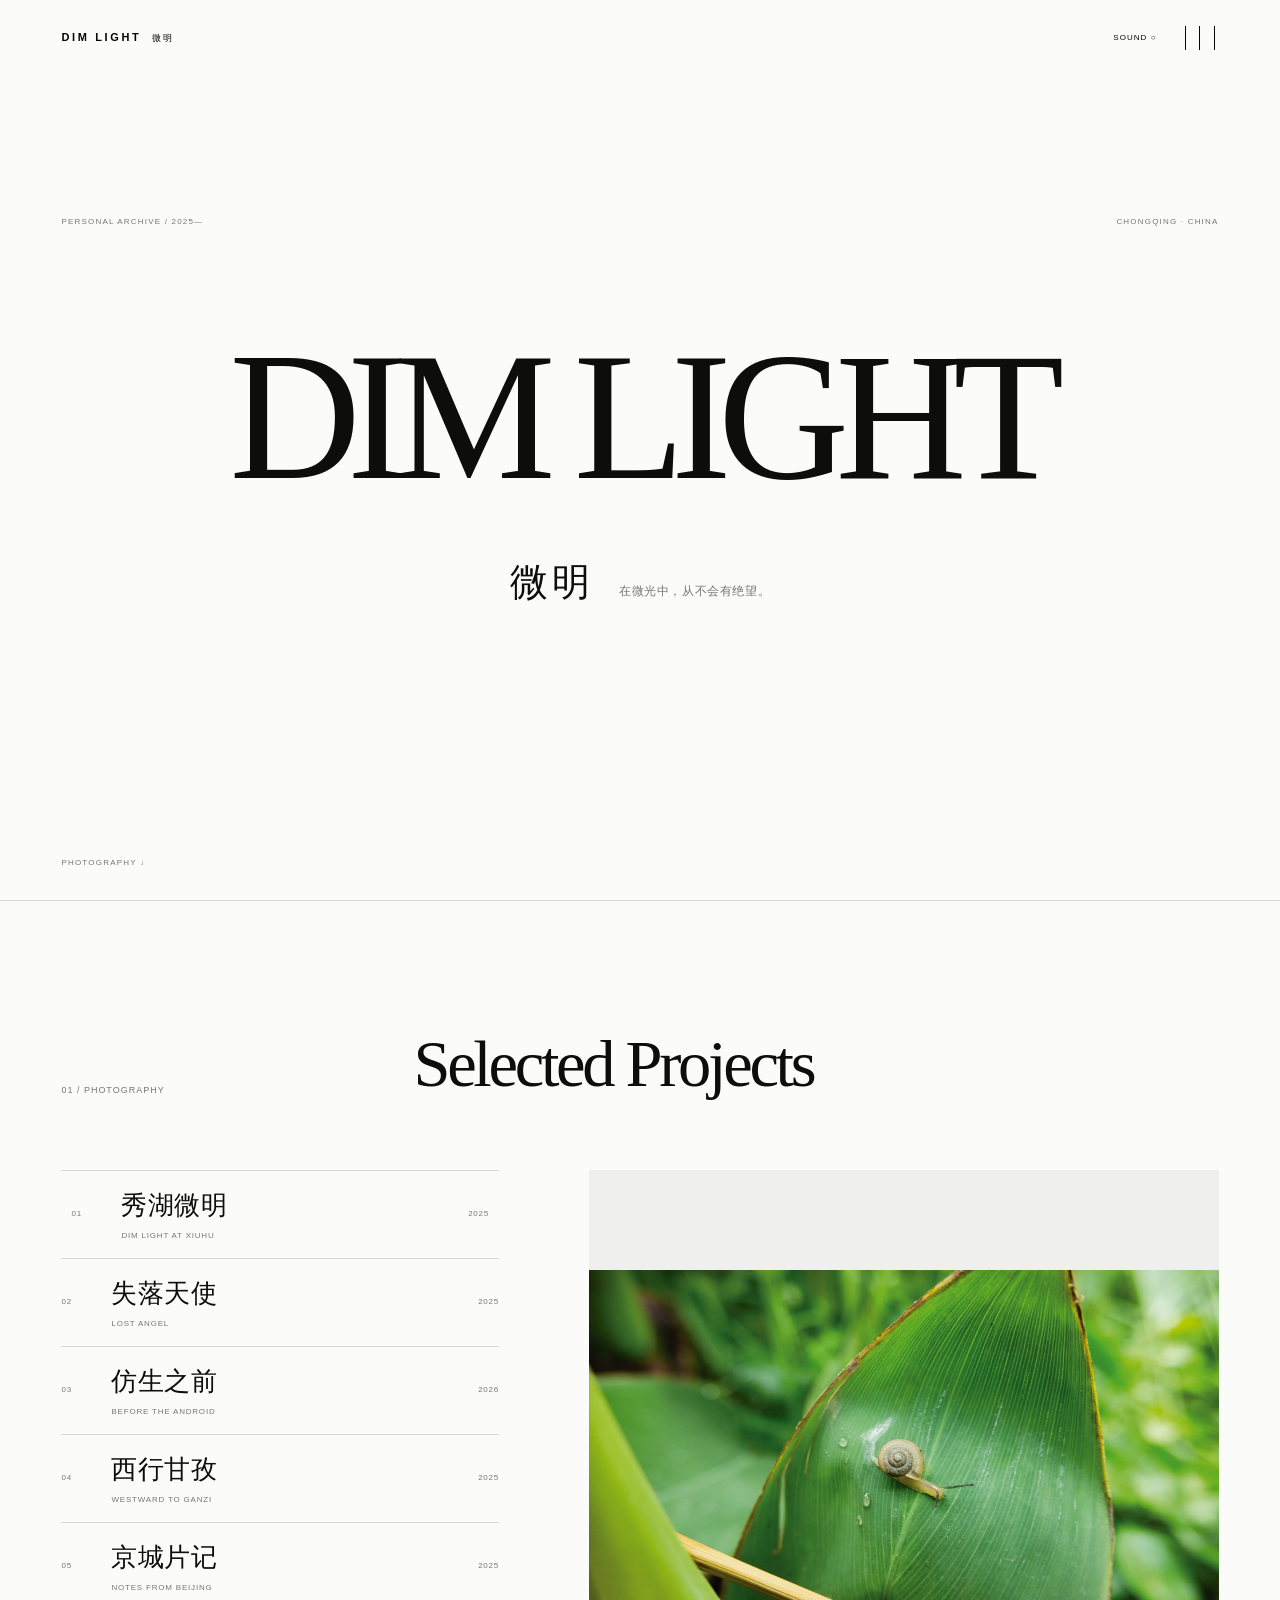
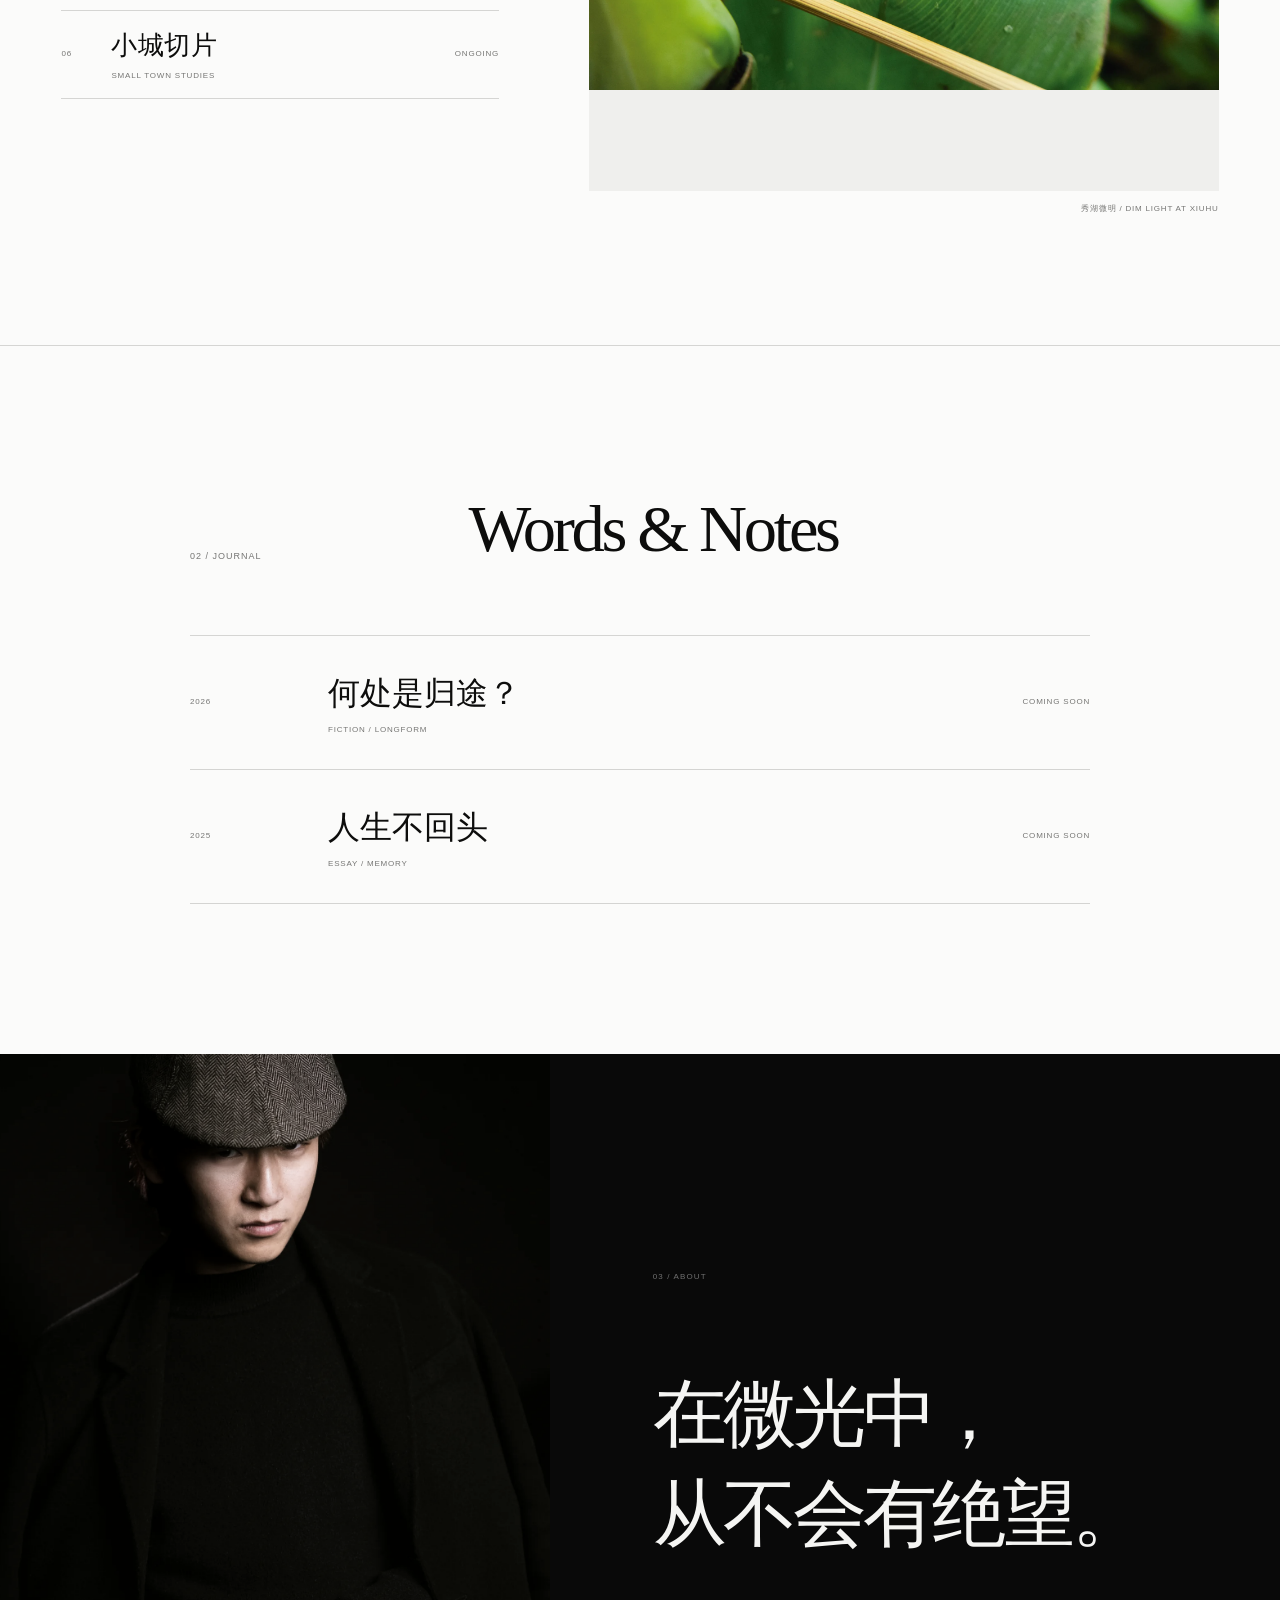
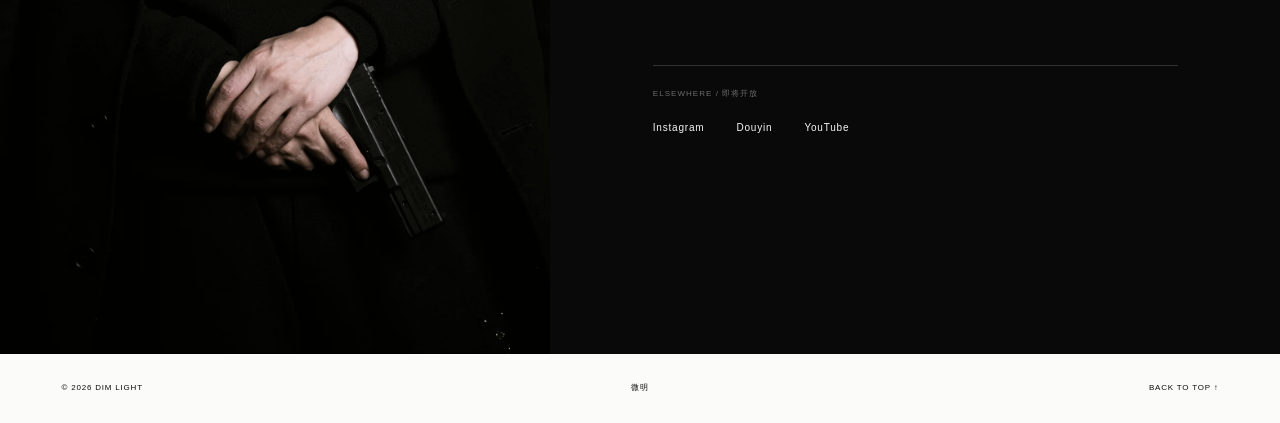
==== commit e0cce262: "更新 DIM LIGHT 安静版视觉" ====
--- a/index.html
+++ b/index.html
@@ -8,8 +8,8 @@
       content="DIM LIGHT / 微明 — 在微光中，从不会有绝望。摄影与文字的个人档案。"
     />
     <title>DIM LIGHT / 微明</title>
-    <link rel="stylesheet" href="style.css" />
-    <script src="script.js" defer></script>
+    <link rel="stylesheet" href="style.css?v=quiet-20260701" />
+    <script src="script.js?v=quiet-20260701" defer></script>
   </head>
   <body>
     <header class="site-header">
@@ -17,15 +17,18 @@
         <strong>DIM LIGHT</strong>
         <span>微明</span>
       </a>
-      <button
-        class="menu-button"
-        type="button"
-        aria-label="打开菜单"
-        aria-expanded="false"
-        aria-controls="site-menu"
-      >
-        <span></span><span></span><span></span>
-      </button>
+      <div class="header-actions">
+        <button class="sound-toggle" type="button" aria-pressed="false">Sound ○</button>
+        <button
+          class="menu-button"
+          type="button"
+          aria-label="打开菜单"
+          aria-expanded="false"
+          aria-controls="site-menu"
+        >
+          <span></span><span></span><span></span>
+        </button>
+      </div>
     </header>
 
     <div class="menu-panel" id="site-menu" aria-hidden="true">
@@ -41,143 +44,176 @@
     </div>
 
     <main id="top">
-      <section class="hero">
-        <p class="hero-kicker reveal">Personal archive / 2025—</p>
-        <div class="hero-lockup reveal">
-          <h1>
-            <span>DIM</span>
-            <span>LIGHT</span>
-          </h1>
-          <div class="hero-cn">
+      <section class="hero-quiet">
+        <p class="hero-index reveal">Personal archive / 2025—</p>
+        <div class="hero-mark reveal">
+          <h1>DIM LIGHT</h1>
+          <div>
             <strong>微明</strong>
             <p>在微光中，从不会有绝望。</p>
           </div>
         </div>
-        <p class="hero-note reveal">Photography and journal from ordinary places.</p>
-        <a class="scroll-cue" href="#projects">Selected projects ↓</a>
-      </section>
-
-      <section class="projects" id="projects">
-        <header class="section-heading reveal">
+        <p class="hero-place reveal">Chongqing · China</p>
+        <a class="scroll-cue" href="#projects">Photography ↓</a>
+      </section>
+
+      <section class="projects-quiet" id="projects">
+        <header class="quiet-heading reveal">
           <p>01 / Photography</p>
           <h2>Selected Projects</h2>
-          <p>在县城、山路、旧街与人的面孔之间，寻找尚未熄灭的东西。</p>
         </header>
 
-        <div class="project-grid">
-          <a class="project-card project-card--wide reveal" href="project.html?id=xiuhu">
-            <figure>
-              <img
+        <div class="project-index-shell">
+          <div class="project-list reveal">
+            <a
+              class="project-row is-current"
+              href="project.html?id=xiuhu"
+              data-preview="assets/projects/xiuhu/05.webp"
+              data-preview-alt="秀湖微明，叶片上的蜗牛"
+              data-preview-title="秀湖微明 / Dim Light at Xiuhu"
+            >
+              <span>01</span>
+              <div>
+                <h3>秀湖微明</h3>
+                <p>Dim Light at Xiuhu</p>
+              </div>
+              <time>2025</time>
+              <img
+                class="mobile-project-cover"
                 src="assets/projects/xiuhu/05.webp"
                 alt="秀湖微明，叶片上的蜗牛"
                 loading="lazy"
               />
-            </figure>
-            <div class="project-meta">
-              <div>
-                <h3>秀湖微明</h3>
-                <p>Dim Light at Xiuhu</p>
-              </div>
-              <p>2025 / 08 images</p>
-            </div>
-          </a>
-
-          <a class="project-card project-card--portrait reveal" href="project.html?id=lost-angel">
-            <figure>
-              <img
-                src="assets/projects/lost-angel/04.webp"
-                alt="失落天使，县城天台上的人像"
-                loading="lazy"
-              />
-            </figure>
-            <div class="project-meta">
+            </a>
+
+            <a
+              class="project-row"
+              href="project.html?id=lost-angel"
+              data-preview="assets/projects/lost-angel/04.webp"
+              data-preview-alt="失落天使，县城天台人像"
+              data-preview-title="失落天使 / Lost Angel"
+            >
+              <span>02</span>
               <div>
                 <h3>失落天使</h3>
                 <p>Lost Angel</p>
               </div>
-              <p>2025 / 10 images</p>
-            </div>
-          </a>
-
-          <a class="project-card reveal" href="project.html?id=android">
-            <figure>
-              <img
+              <time>2025</time>
+              <img
+                class="mobile-project-cover"
+                src="assets/projects/lost-angel/04.webp"
+                alt="失落天使，县城天台人像"
+                loading="lazy"
+              />
+            </a>
+
+            <a
+              class="project-row"
+              href="project.html?id=android"
+              data-preview="assets/projects/android/03.webp"
+              data-preview-alt="仿生人偶面孔与花"
+              data-preview-title="仿生之前 / Before the Android"
+            >
+              <span>03</span>
+              <div>
+                <h3>仿生之前</h3>
+                <p>Before the Android</p>
+              </div>
+              <time>2026</time>
+              <img
+                class="mobile-project-cover"
                 src="assets/projects/android/03.webp"
                 alt="仿生人偶面孔与花"
                 loading="lazy"
               />
-            </figure>
-            <div class="project-meta">
-              <div>
-                <h3>仿生之前</h3>
-                <p>Before the Android</p>
-              </div>
-              <p>2026 / 08 images</p>
-            </div>
-          </a>
-
-          <a class="project-card reveal" href="project.html?id=ganzi">
-            <figure>
-              <img
+            </a>
+
+            <a
+              class="project-row"
+              href="project.html?id=ganzi"
+              data-preview="assets/projects/ganzi/02.webp"
+              data-preview-alt="西行甘孜，云雾中的雪山"
+              data-preview-title="西行甘孜 / Westward to Ganzi"
+            >
+              <span>04</span>
+              <div>
+                <h3>西行甘孜</h3>
+                <p>Westward to Ganzi</p>
+              </div>
+              <time>2025</time>
+              <img
+                class="mobile-project-cover"
                 src="assets/projects/ganzi/02.webp"
                 alt="西行甘孜，云雾中的雪山"
                 loading="lazy"
               />
-            </figure>
-            <div class="project-meta">
-              <div>
-                <h3>西行甘孜</h3>
-                <p>Westward to Ganzi</p>
-              </div>
-              <p>Field note / 07 images</p>
-            </div>
-          </a>
-
-          <a class="project-card reveal" href="project.html?id=beijing">
-            <figure>
-              <img
-                src="assets/projects/beijing/01.webp"
-                alt="京城片记，蓝天下的新树昏鸦"
-                loading="lazy"
-              />
-            </figure>
-            <div class="project-meta">
+            </a>
+
+            <a
+              class="project-row"
+              href="project.html?id=beijing"
+              data-preview="assets/projects/beijing/01.webp"
+              data-preview-alt="京城片记，新树昏鸦"
+              data-preview-title="京城片记 / Notes from Beijing"
+            >
+              <span>05</span>
               <div>
                 <h3>京城片记</h3>
                 <p>Notes from Beijing</p>
               </div>
-              <p>Field note / 09 images</p>
-            </div>
-          </a>
-
-          <a class="project-card project-card--wide reveal" href="project.html?id=small-town">
-            <figure>
-              <img
+              <time>2025</time>
+              <img
+                class="mobile-project-cover"
+                src="assets/projects/beijing/01.webp"
+                alt="京城片记，新树昏鸦"
+                loading="lazy"
+              />
+            </a>
+
+            <a
+              class="project-row"
+              href="project.html?id=small-town"
+              data-preview="assets/projects/small-town/06.webp"
+              data-preview-alt="小城切片，普通空间中的人像"
+              data-preview-title="小城切片 / Small Town Studies"
+            >
+              <span>06</span>
+              <div>
+                <h3>小城切片</h3>
+                <p>Small Town Studies</p>
+              </div>
+              <time>Ongoing</time>
+              <img
+                class="mobile-project-cover"
                 src="assets/projects/small-town/06.webp"
                 alt="小城切片，普通空间中的人像"
                 loading="lazy"
               />
-            </figure>
-            <div class="project-meta">
-              <div>
-                <h3>小城切片</h3>
-                <p>Small Town Studies</p>
-              </div>
-              <p>Ongoing / 12 images</p>
-            </div>
-          </a>
-        </div>
-      </section>
-
-      <section class="journal" id="journal">
-        <header class="section-heading reveal">
+            </a>
+          </div>
+
+          <figure class="project-preview reveal" aria-live="polite">
+            <div class="preview-stage">
+              <img
+                class="preview-image is-visible"
+                src="assets/projects/xiuhu/05.webp"
+                alt="秀湖微明，叶片上的蜗牛"
+              />
+              <img class="preview-image" src="" alt="" />
+            </div>
+            <figcaption>秀湖微明 / Dim Light at Xiuhu</figcaption>
+          </figure>
+        </div>
+      </section>
+
+      <section class="journal-quiet" id="journal">
+        <header class="quiet-heading reveal">
           <p>02 / Journal</p>
           <h2>Words & Notes</h2>
-          <p>关于归途、记忆、摄影，以及继续向前的理由。</p>
         </header>
 
-        <div class="journal-list">
-          <article class="journal-row reveal">
+        <div class="journal-column">
+          <article class="journal-line reveal">
             <time datetime="2026">2026</time>
             <div>
               <h3>何处是归途？</h3>
@@ -185,7 +221,7 @@
             </div>
             <span>Coming soon</span>
           </article>
-          <article class="journal-row reveal">
+          <article class="journal-line reveal">
             <time datetime="2025">2025</time>
             <div>
               <h3>人生不回头</h3>
--- a/style.css
+++ b/style.css
@@ -1,10 +1,10 @@
 :root {
-  --paper: #f1f0ec;
-  --ink: #10100f;
-  --quiet: #77756f;
-  --line: rgba(16, 16, 15, 0.2);
-  --dark: #0a0a09;
-  --side: clamp(22px, 5vw, 76px);
+  --paper: #fbfbfa;
+  --ink: #0d0d0c;
+  --quiet: #767674;
+  --line: rgba(13, 13, 12, 0.16);
+  --dark: #090909;
+  --side: clamp(22px, 4.8vw, 74px);
   --sans: "Helvetica Neue", "Noto Sans SC", "PingFang SC", Arial, sans-serif;
   --serif: "Songti SC", "Noto Serif CJK SC", "Yu Mincho", serif;
 }
@@ -62,23 +62,39 @@
 .brand {
   display: flex;
   align-items: baseline;
-  gap: 12px;
+  gap: 11px;
 }
 
 .brand strong {
-  font-size: 12px;
-  letter-spacing: 0.22em;
+  font-size: 11px;
+  letter-spacing: 0.24em;
 }
 
 .brand span {
   font-family: var(--serif);
-  font-size: 10px;
+  font-size: 9px;
   letter-spacing: 0.18em;
 }
 
+.header-actions {
+  display: flex;
+  align-items: center;
+  gap: 24px;
+}
+
+.sound-toggle {
+  padding: 0;
+  border: 0;
+  background: transparent;
+  font-size: 8px;
+  letter-spacing: 0.13em;
+  text-transform: uppercase;
+  cursor: pointer;
+}
+
 .menu-button {
-  width: 40px;
-  height: 30px;
+  width: 38px;
+  height: 28px;
   display: flex;
   justify-content: space-between;
   padding: 2px 4px;
@@ -110,9 +126,9 @@
   grid-template-rows: 1fr auto;
   padding: 110px var(--side) 36px;
   visibility: hidden;
-  background: #f7f7f5;
+  background: var(--paper);
   opacity: 0;
-  transition: opacity 450ms ease, visibility 450ms;
+  transition: opacity 500ms ease, visibility 500ms;
 }
 
 .menu-panel.is-open {
@@ -128,274 +144,280 @@
 
 .menu-nav a {
   display: grid;
-  grid-template-columns: 60px 1fr;
+  grid-template-columns: 58px 1fr;
   align-items: baseline;
-  padding: 10px 0;
-  font-family: var(--serif);
-  font-size: clamp(46px, 7vw, 108px);
+  padding: 9px 0;
+  font-family: var(--serif);
+  font-size: clamp(44px, 6.6vw, 102px);
   letter-spacing: -0.05em;
   line-height: 1;
-  transition: opacity 250ms ease, padding-left 450ms cubic-bezier(0.22, 1, 0.36, 1);
+  transition: opacity 300ms ease, transform 500ms cubic-bezier(0.22, 1, 0.36, 1);
 }
 
 .menu-nav a span {
   font-family: var(--sans);
-  font-size: 9px;
+  font-size: 8px;
   letter-spacing: 0.1em;
 }
 
 .menu-nav:hover a {
-  opacity: 0.22;
+  opacity: 0.18;
 }
 
 .menu-nav a:hover {
-  padding-left: 16px;
   opacity: 1;
+  transform: translateX(12px);
 }
 
 .menu-foot {
   display: flex;
   justify-content: space-between;
   color: var(--quiet);
-  font-size: 9px;
+  font-size: 8px;
   letter-spacing: 0.13em;
   text-transform: uppercase;
 }
 
-.hero {
+.hero-quiet {
   position: relative;
   min-height: 100svh;
   display: grid;
-  align-items: center;
-  padding: 115px var(--side) 60px;
-  overflow: hidden;
-}
-
-.hero-kicker {
+  place-items: center;
+  padding: 110px var(--side) 60px;
+}
+
+.hero-index,
+.hero-place,
+.scroll-cue {
   position: absolute;
-  top: 18%;
+  margin: 0;
+  color: var(--quiet);
+  font-size: 8px;
+  letter-spacing: 0.15em;
+  text-transform: uppercase;
+}
+
+.hero-index {
+  top: 24%;
   left: var(--side);
+}
+
+.hero-place {
+  top: 24%;
+  right: var(--side);
+}
+
+.scroll-cue {
+  bottom: 30px;
+  left: var(--side);
+}
+
+.hero-mark {
+  width: min(1120px, 100%);
+}
+
+.hero-mark h1 {
+  margin: 0;
+  font-family: var(--serif);
+  font-size: clamp(86px, 14.2vw, 210px);
+  font-weight: 400;
+  letter-spacing: -0.075em;
+  line-height: 0.88;
+  text-align: center;
+}
+
+.hero-mark > div {
+  display: flex;
+  align-items: baseline;
+  justify-content: center;
+  gap: 24px;
+  margin-top: 55px;
+}
+
+.hero-mark strong {
+  font-family: var(--serif);
+  font-size: clamp(28px, 3vw, 46px);
+  font-weight: 400;
+  letter-spacing: 0.12em;
+}
+
+.hero-mark p {
+  margin: 0;
+  color: var(--quiet);
+  font-family: var(--serif);
+  font-size: 12px;
+  letter-spacing: 0.05em;
+}
+
+.projects-quiet {
+  min-height: 100svh;
+  padding: 130px var(--side);
+  border-top: 1px solid var(--line);
+}
+
+.quiet-heading {
+  display: grid;
+  grid-template-columns: minmax(120px, 0.4fr) 1fr;
+  align-items: end;
+  gap: 30px;
+  margin-bottom: 72px;
+}
+
+.quiet-heading p {
   margin: 0;
   color: var(--quiet);
   font-size: 9px;
-  letter-spacing: 0.16em;
-  text-transform: uppercase;
-}
-
-.hero-lockup {
-  width: 100%;
-}
-
-.hero-lockup h1 {
-  margin: 0;
-  font-family: var(--serif);
-  font-size: clamp(88px, 15.5vw, 238px);
+  letter-spacing: 0.11em;
+  text-transform: uppercase;
+}
+
+.quiet-heading h2 {
+  margin: 0;
+  font-family: var(--serif);
+  font-size: clamp(40px, 5.2vw, 74px);
   font-weight: 400;
-  letter-spacing: -0.085em;
-  line-height: 0.69;
-}
-
-.hero-lockup h1 span {
-  display: block;
-}
-
-.hero-lockup h1 span:last-child {
-  margin-left: 19%;
-}
-
-.hero-cn {
+  letter-spacing: -0.05em;
+  line-height: 1;
+}
+
+.project-index-shell {
+  display: grid;
+  grid-template-columns: minmax(390px, 0.82fr) minmax(480px, 1.18fr);
+  gap: clamp(48px, 7vw, 118px);
+  align-items: start;
+}
+
+.project-list {
+  border-top: 1px solid var(--line);
+}
+
+.project-row {
+  display: grid;
+  grid-template-columns: 34px 1fr auto;
+  align-items: center;
+  gap: 16px;
+  min-height: 88px;
+  border-bottom: 1px solid var(--line);
+  transition: opacity 350ms ease, padding 500ms cubic-bezier(0.22, 1, 0.36, 1);
+}
+
+.project-list:hover .project-row {
+  opacity: 0.25;
+}
+
+.project-list .project-row:hover,
+.project-list .project-row:focus-visible,
+.project-row.is-current {
+  padding-right: 10px;
+  padding-left: 10px;
+  opacity: 1;
+}
+
+.project-row > span,
+.project-row time,
+.project-row p {
+  color: var(--quiet);
+  font-size: 8px;
+  letter-spacing: 0.1em;
+  text-transform: uppercase;
+}
+
+.project-row h3 {
+  margin: 0;
+  font-family: var(--serif);
+  font-size: clamp(19px, 2vw, 28px);
+  font-weight: 400;
+  letter-spacing: 0.02em;
+}
+
+.project-row p {
+  margin: 3px 0 0;
+}
+
+.mobile-project-cover {
+  display: none;
+}
+
+.project-preview {
+  position: sticky;
+  top: 14svh;
+  margin: 0;
+}
+
+.preview-stage {
+  position: relative;
+  height: 69svh;
+  min-height: 480px;
+  background: #efefed;
+  overflow: hidden;
+}
+
+.preview-image {
   position: absolute;
-  right: var(--side);
-  bottom: 18%;
-  display: flex;
-  align-items: baseline;
-  gap: 24px;
-}
-
-.hero-cn strong {
-  font-family: var(--serif);
-  font-size: clamp(28px, 4vw, 56px);
-  font-weight: 400;
-  letter-spacing: 0.08em;
-}
-
-.hero-cn p {
-  margin: 0;
-  color: var(--quiet);
-  font-family: var(--serif);
-  font-size: 13px;
-  letter-spacing: 0.05em;
-}
-
-.hero-note {
-  position: absolute;
-  right: var(--side);
-  top: 18%;
-  margin: 0;
-  color: var(--quiet);
-  font-size: 9px;
-  letter-spacing: 0.13em;
-  text-transform: uppercase;
-}
-
-.scroll-cue {
-  position: absolute;
-  bottom: 30px;
-  left: var(--side);
-  color: var(--quiet);
-  font-size: 9px;
-  letter-spacing: 0.12em;
-  text-transform: uppercase;
-}
-
-.projects,
-.journal {
-  padding: 130px var(--side);
-  border-top: 1px solid var(--line);
-}
-
-.section-heading {
-  display: grid;
-  grid-template-columns: 160px minmax(280px, 1fr) minmax(240px, 0.7fr);
-  align-items: end;
-  gap: 30px;
-  margin-bottom: 90px;
-}
-
-.section-heading > p {
-  margin: 0;
-  color: var(--quiet);
-  font-size: 10px;
-  letter-spacing: 0.1em;
-}
-
-.section-heading h2 {
-  margin: 0;
-  font-family: var(--serif);
-  font-size: clamp(42px, 5.8vw, 84px);
-  font-weight: 400;
-  letter-spacing: -0.055em;
-  line-height: 0.95;
-}
-
-.section-heading > p:last-child {
-  max-width: 330px;
-  justify-self: end;
-  font-family: var(--serif);
-  font-size: 13px;
-  line-height: 1.9;
-}
-
-.project-grid {
-  display: grid;
-  grid-template-columns: repeat(12, minmax(0, 1fr));
-  gap: clamp(70px, 10vw, 150px) clamp(24px, 4vw, 64px);
-  align-items: start;
-}
-
-.project-card {
-  grid-column: span 5;
-}
-
-.project-card:nth-child(4),
-.project-card:nth-child(5) {
-  grid-column: span 4;
-}
-
-.project-card--wide {
-  grid-column: span 7;
-}
-
-.project-card--portrait {
-  grid-column: span 4;
-  margin-top: 18vw;
-}
-
-.project-card figure {
-  margin: 0;
-  overflow: hidden;
-  background: #d8d6cf;
-}
-
-.project-card img {
+  inset: 0;
   width: 100%;
   height: 100%;
   display: block;
-  aspect-ratio: 4 / 3;
-  object-fit: cover;
-  transition: transform 950ms cubic-bezier(0.22, 1, 0.36, 1), filter 400ms ease;
-}
-
-.project-card--portrait img {
-  aspect-ratio: 3 / 4;
-}
-
-.project-card:nth-child(3) img {
-  object-position: 50% 34%;
-}
-
-.project-card:hover img {
-  filter: brightness(0.83);
-  transform: scale(1.018);
-}
-
-.project-meta {
-  display: flex;
-  justify-content: space-between;
-  gap: 20px;
-  margin-top: 16px;
-}
-
-.project-meta h3 {
-  margin: 0;
-  font-family: var(--serif);
-  font-size: 19px;
-  font-weight: 400;
-  letter-spacing: 0.03em;
-}
-
-.project-meta p {
-  margin: 4px 0 0;
+  object-fit: contain;
+  opacity: 0;
+  transition: opacity 650ms cubic-bezier(0.22, 1, 0.36, 1);
+}
+
+.preview-image.is-visible {
+  opacity: 1;
+}
+
+.project-preview figcaption {
+  margin-top: 12px;
   color: var(--quiet);
-  font-size: 9px;
-  letter-spacing: 0.08em;
-}
-
-.project-meta > p {
+  font-size: 8px;
+  letter-spacing: 0.1em;
   text-align: right;
   text-transform: uppercase;
 }
 
-.journal-list {
+.journal-quiet {
+  padding: 150px var(--side);
   border-top: 1px solid var(--line);
 }
 
-.journal-row {
-  display: grid;
-  grid-template-columns: 160px 1fr auto;
+.journal-quiet .quiet-heading,
+.journal-column {
+  max-width: 900px;
+  margin-right: auto;
+  margin-left: auto;
+}
+
+.journal-column {
+  border-top: 1px solid var(--line);
+}
+
+.journal-line {
+  display: grid;
+  grid-template-columns: 110px 1fr auto;
   align-items: center;
-  gap: 30px;
+  gap: 28px;
   padding: 32px 0;
   border-bottom: 1px solid var(--line);
 }
 
-.journal-row time,
-.journal-row > span,
-.journal-row p {
+.journal-line time,
+.journal-line > span,
+.journal-line p {
   color: var(--quiet);
-  font-size: 9px;
+  font-size: 8px;
   letter-spacing: 0.1em;
   text-transform: uppercase;
 }
 
-.journal-row h3 {
-  margin: 0;
-  font-family: var(--serif);
-  font-size: clamp(20px, 2.4vw, 34px);
+.journal-line h3 {
+  margin: 0;
+  font-family: var(--serif);
+  font-size: clamp(22px, 2.5vw, 34px);
   font-weight: 400;
 }
 
-.journal-row p {
+.journal-line p {
   margin: 5px 0 0;
 }
 
@@ -403,7 +425,7 @@
   min-height: 100svh;
   display: grid;
   grid-template-columns: minmax(360px, 0.86fr) minmax(440px, 1.14fr);
-  color: #f1f0ec;
+  color: #f5f5f3;
   background: var(--dark);
 }
 
@@ -419,7 +441,7 @@
   display: block;
   object-fit: cover;
   object-position: 50% 33%;
-  filter: saturate(0.76) contrast(1.04);
+  filter: grayscale(0.18) saturate(0.68) contrast(1.04);
 }
 
 .about-copy {
@@ -431,8 +453,8 @@
 
 .about-copy > p {
   margin: 0 0 80px;
-  color: rgba(255, 255, 255, 0.45);
-  font-size: 9px;
+  color: rgba(255, 255, 255, 0.42);
+  font-size: 8px;
   letter-spacing: 0.14em;
   text-transform: uppercase;
 }
@@ -440,22 +462,22 @@
 .about-copy h2 {
   margin: 0;
   font-family: var(--serif);
-  font-size: clamp(44px, 6vw, 88px);
+  font-size: clamp(44px, 5.8vw, 84px);
   font-weight: 400;
   letter-spacing: -0.055em;
-  line-height: 1.3;
+  line-height: 1.35;
 }
 
 .social-area {
   margin-top: 100px;
   padding-top: 22px;
-  border-top: 1px solid rgba(255, 255, 255, 0.18);
+  border-top: 1px solid rgba(255, 255, 255, 0.17);
 }
 
 .social-area > p {
   margin: 0 0 20px;
-  color: rgba(255, 255, 255, 0.42);
-  font-size: 9px;
+  color: rgba(255, 255, 255, 0.4);
+  font-size: 8px;
   letter-spacing: 0.13em;
   text-transform: uppercase;
 }
@@ -464,7 +486,7 @@
   display: flex;
   flex-wrap: wrap;
   gap: 14px 32px;
-  font-size: 11px;
+  font-size: 10px;
   letter-spacing: 0.08em;
 }
 
@@ -473,7 +495,7 @@
   grid-template-columns: 1fr 1fr 1fr;
   align-items: center;
   padding: 28px var(--side);
-  font-size: 9px;
+  font-size: 8px;
   letter-spacing: 0.1em;
   text-transform: uppercase;
 }
@@ -494,7 +516,7 @@
 
 .reveal {
   opacity: 0;
-  transform: translateY(30px);
+  transform: translateY(22px);
   transition: opacity 950ms cubic-bezier(0.22, 1, 0.36, 1),
     transform 950ms cubic-bezier(0.22, 1, 0.36, 1);
 }
@@ -504,14 +526,10 @@
   transform: translateY(0);
 }
 
-/* Project page */
-
-.site-header--project {
-  mix-blend-mode: difference;
-}
+/* Project detail */
 
 .index-link {
-  font-size: 9px;
+  font-size: 8px;
   letter-spacing: 0.12em;
   text-transform: uppercase;
 }
@@ -529,7 +547,7 @@
 .project-en,
 .project-details {
   color: var(--quiet);
-  font-size: 9px;
+  font-size: 8px;
   letter-spacing: 0.12em;
   text-transform: uppercase;
 }
@@ -537,7 +555,7 @@
 .project-intro h1 {
   margin: 0;
   font-family: var(--serif);
-  font-size: clamp(64px, 10vw, 150px);
+  font-size: clamp(64px, 9.6vw, 142px);
   font-weight: 400;
   letter-spacing: -0.07em;
   line-height: 1;
@@ -564,9 +582,9 @@
 
 .gallery-item {
   position: relative;
-  width: 74%;
+  width: 72%;
   display: block;
-  margin: 0 auto clamp(100px, 14vw, 210px);
+  margin: 0 auto clamp(110px, 14vw, 210px);
   padding: 0;
   border: 0;
   background: transparent;
@@ -574,13 +592,13 @@
 }
 
 .gallery-item:nth-child(3n + 2) {
-  width: 48%;
-  margin-right: 5%;
+  width: 47%;
+  margin-right: 6%;
 }
 
 .gallery-item:nth-child(3n) {
-  width: 56%;
-  margin-left: 3%;
+  width: 55%;
+  margin-left: 4%;
 }
 
 .gallery-item img {
@@ -595,7 +613,7 @@
   right: 0;
   bottom: -25px;
   color: var(--quiet);
-  font-size: 9px;
+  font-size: 8px;
   letter-spacing: 0.1em;
 }
 
@@ -607,14 +625,14 @@
 }
 
 .project-nav a {
-  min-height: 220px;
+  min-height: 210px;
   display: flex;
   flex-direction: column;
   justify-content: center;
   padding: 40px var(--side);
   font-family: var(--serif);
-  font-size: clamp(28px, 4vw, 54px);
-  transition: background 350ms ease, color 350ms ease;
+  font-size: clamp(28px, 4vw, 52px);
+  transition: background 400ms ease, color 400ms ease;
 }
 
 .project-nav a:last-child {
@@ -630,7 +648,7 @@
 .project-nav span {
   margin-bottom: 12px;
   font-family: var(--sans);
-  font-size: 9px;
+  font-size: 8px;
   letter-spacing: 0.1em;
   text-transform: uppercase;
 }
@@ -644,9 +662,9 @@
   align-items: center;
   visibility: hidden;
   color: #fff;
-  background: rgba(7, 7, 7, 0.97);
+  background: rgba(5, 5, 5, 0.98);
   opacity: 0;
-  transition: opacity 350ms ease, visibility 350ms;
+  transition: opacity 400ms ease, visibility 400ms;
 }
 
 .lightbox.is-open {
@@ -665,7 +683,7 @@
   position: absolute;
   top: 24px;
   right: 28px;
-  font-size: 10px;
+  font-size: 9px;
   letter-spacing: 0.12em;
   text-transform: uppercase;
 }
@@ -693,12 +711,12 @@
 
 .lightbox figcaption {
   margin-top: 12px;
-  color: rgba(255, 255, 255, 0.58);
-  font-size: 9px;
+  color: rgba(255, 255, 255, 0.55);
+  font-size: 8px;
   letter-spacing: 0.1em;
 }
 
-@media (max-width: 820px) {
+@media (max-width: 860px) {
   .site-header {
     padding-top: 19px;
     padding-bottom: 19px;
@@ -708,6 +726,10 @@
     font-size: 10px;
   }
 
+  .sound-toggle {
+    display: none;
+  }
+
   .menu-button {
     width: 35px;
     height: 27px;
@@ -726,91 +748,96 @@
     display: none;
   }
 
-  .hero {
+  .hero-quiet {
     min-height: 92svh;
   }
 
-  .hero-kicker {
+  .hero-index {
     top: 24%;
   }
 
-  .hero-lockup h1 {
-    font-size: clamp(72px, 24vw, 104px);
-    line-height: 0.78;
-  }
-
-  .hero-lockup h1 span:last-child {
-    margin-left: 0;
-  }
-
-  .hero-cn {
-    position: static;
+  .hero-place {
+    display: none;
+  }
+
+  .hero-mark h1 {
+    font-size: clamp(72px, 22vw, 104px);
+    line-height: 0.86;
+    text-align: left;
+  }
+
+  .hero-mark > div {
     display: block;
     margin-top: 62px;
   }
 
-  .hero-cn strong {
-    font-size: 30px;
-  }
-
-  .hero-cn p {
+  .hero-mark strong {
+    font-size: 31px;
+  }
+
+  .hero-mark p {
     margin-top: 10px;
     font-size: 11px;
   }
 
-  .hero-note {
-    display: none;
-  }
-
-  .projects,
-  .journal {
+  .projects-quiet,
+  .journal-quiet {
     padding-top: 90px;
     padding-bottom: 90px;
   }
 
-  .section-heading {
-    grid-template-columns: 32px 1fr;
-    gap: 16px;
-    margin-bottom: 60px;
-  }
-
-  .section-heading > p:first-child {
-    writing-mode: vertical-rl;
-  }
-
-  .section-heading > p:last-child {
-    grid-column: 2;
-    justify-self: start;
-  }
-
-  .project-grid {
+  .quiet-heading {
     display: block;
-  }
-
-  .project-card,
-  .project-card--portrait,
-  .project-card--wide {
+    margin-bottom: 58px;
+  }
+
+  .quiet-heading h2 {
+    margin-top: 18px;
+    font-size: 46px;
+  }
+
+  .project-index-shell {
     display: block;
-    margin: 0 0 76px;
-  }
-
-  .project-card--portrait {
-    width: 78%;
-    margin-left: auto;
-  }
-
-  .project-card img {
-    aspect-ratio: auto;
-    max-height: 72svh;
-  }
-
-  .journal-row {
+  }
+
+  .project-preview {
+    display: none;
+  }
+
+  .project-row {
+    display: grid;
+    grid-template-columns: 30px 1fr auto;
+    min-height: auto;
+    padding: 25px 0 52px;
+  }
+
+  .project-list:hover .project-row {
+    opacity: 1;
+  }
+
+  .project-list .project-row:hover,
+  .project-list .project-row:focus-visible,
+  .project-row.is-current {
+    padding-right: 0;
+    padding-left: 0;
+  }
+
+  .mobile-project-cover {
+    grid-column: 1 / -1;
+    width: 100%;
+    max-height: 68svh;
+    display: block;
+    margin-top: 24px;
+    object-fit: contain;
+  }
+
+  .journal-line {
     grid-template-columns: 1fr auto;
     gap: 12px;
     padding: 26px 0;
   }
 
-  .journal-row > div {
+  .journal-line > div {
     grid-column: 1 / -1;
     grid-row: 2;
   }
@@ -876,7 +903,7 @@
 
   .project-nav a {
     min-height: 150px;
-    font-size: 24px;
+    font-size: 23px;
   }
 
   .lightbox {
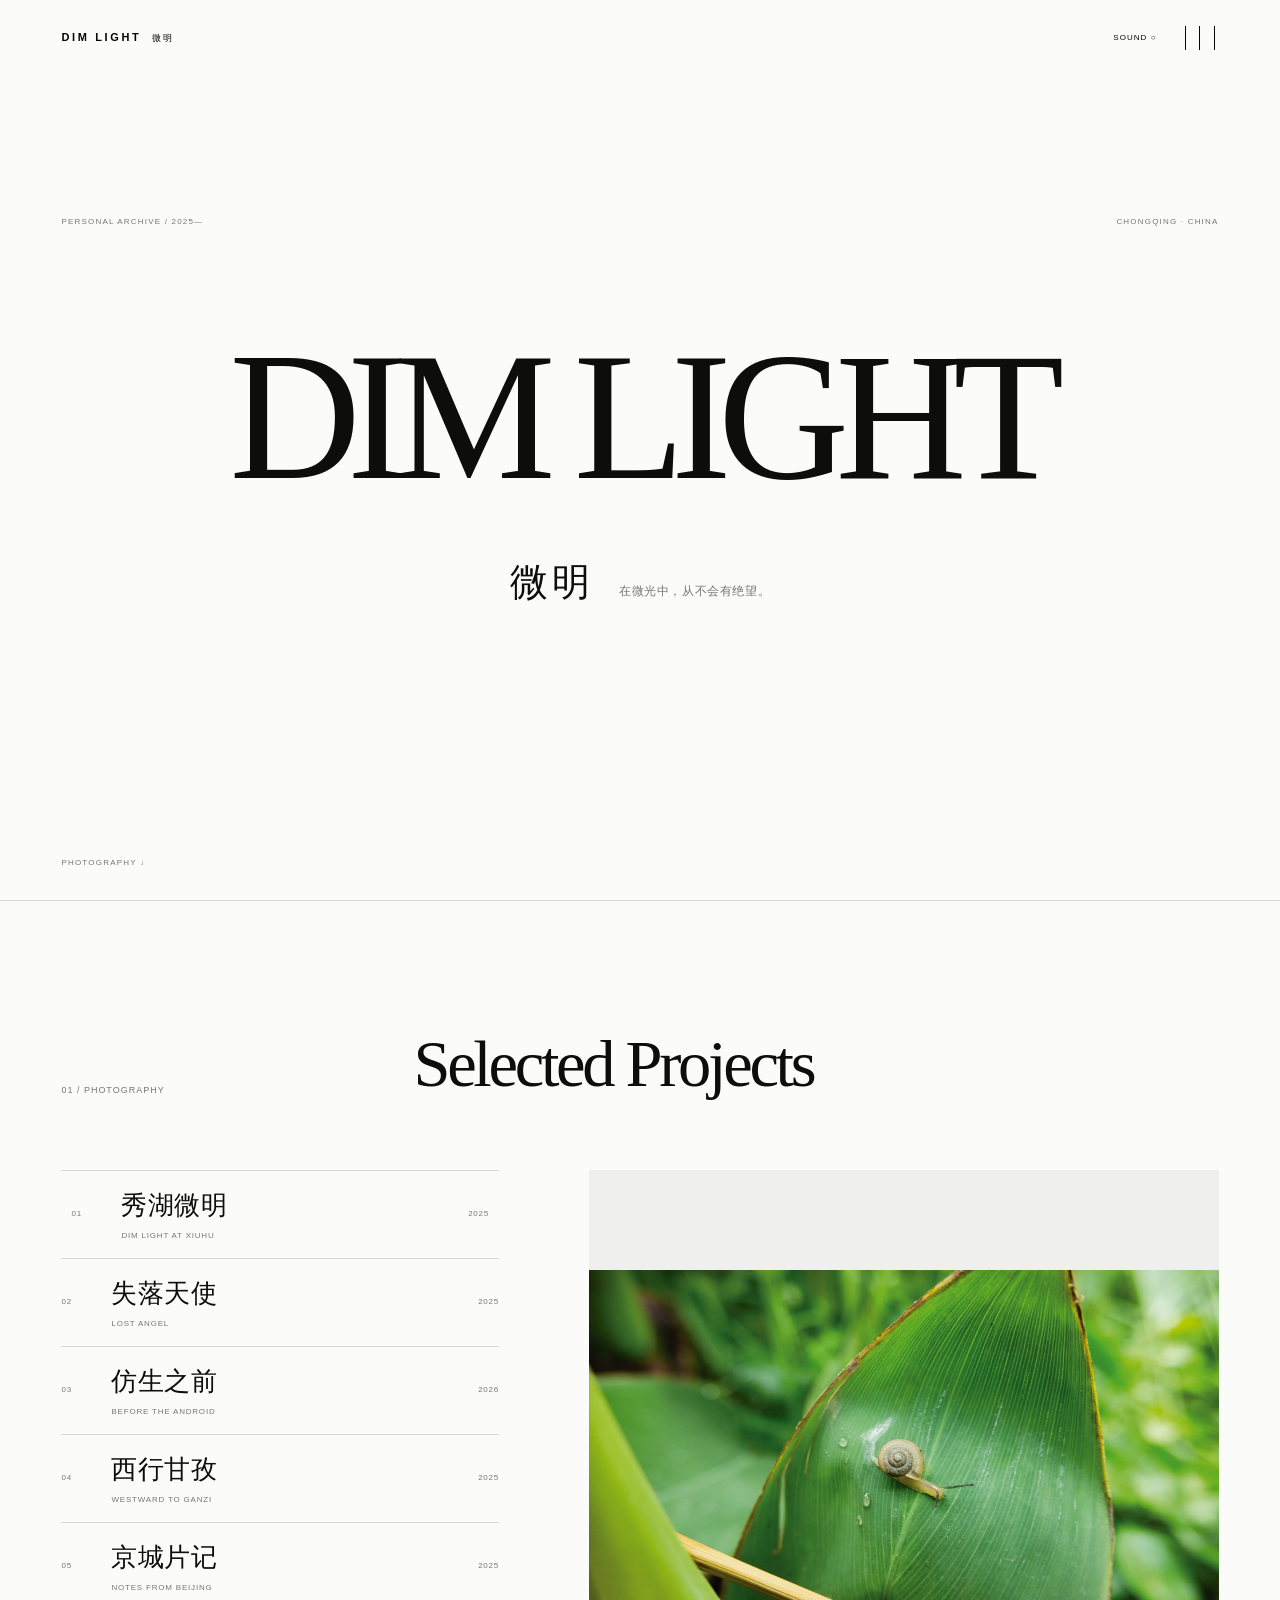
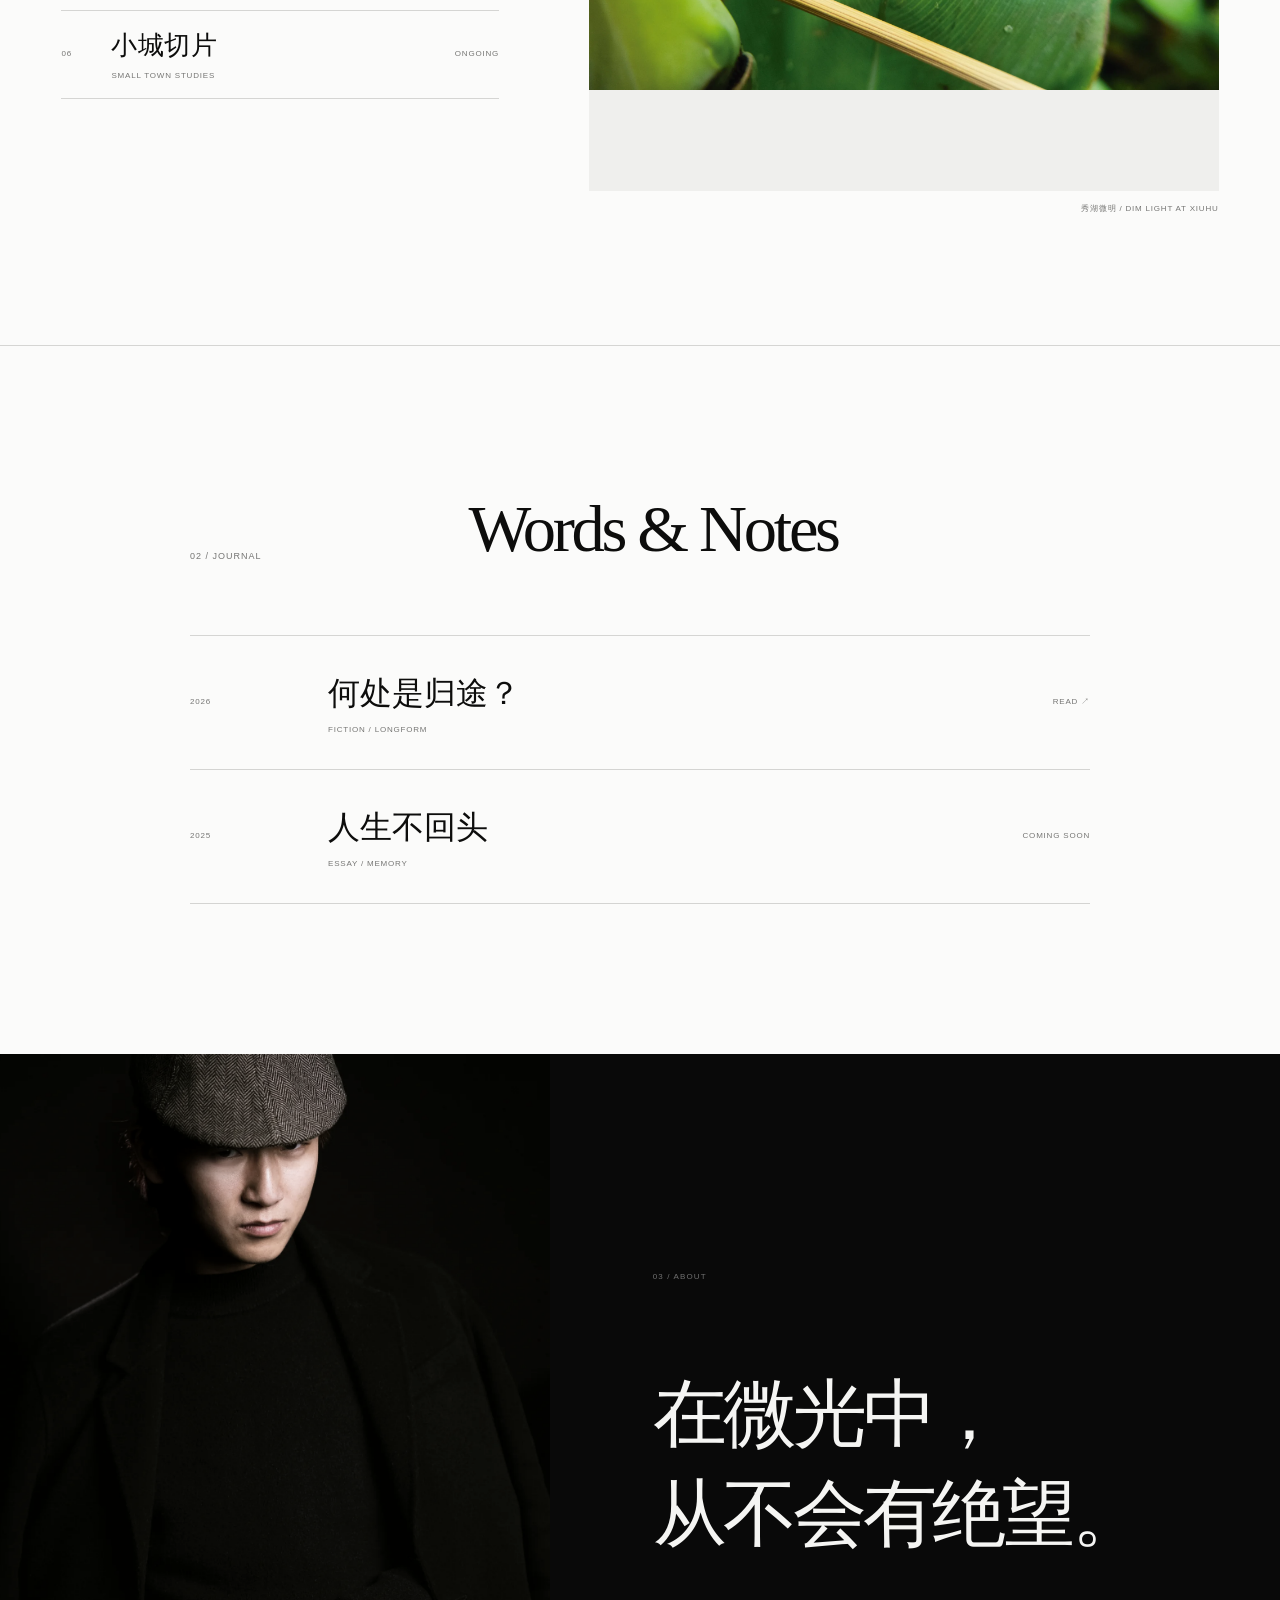
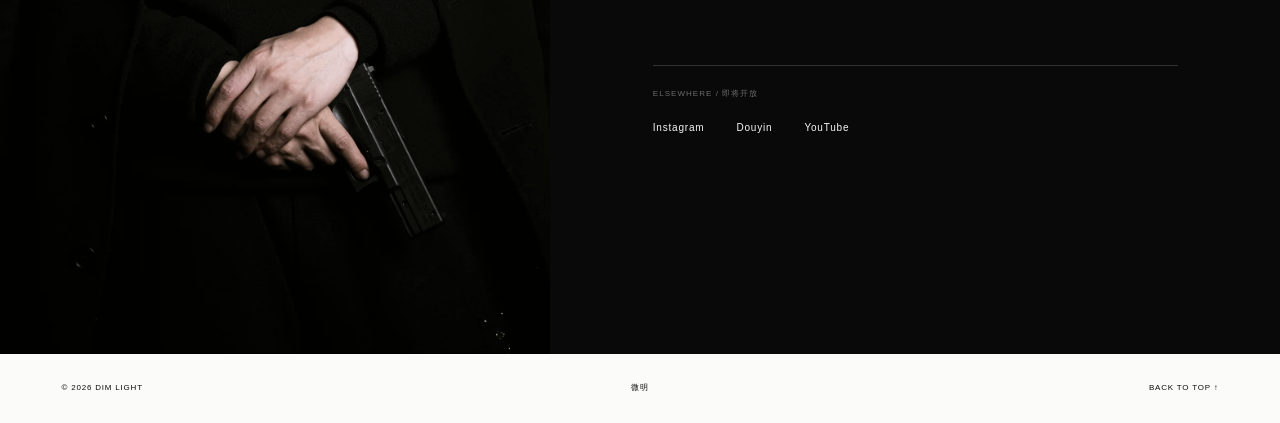
==== commit 4ed004a5: "建立 DIM LIGHT 摄影网站" ====
--- a/index.html
+++ b/index.html
@@ -8,8 +8,8 @@
       content="DIM LIGHT / 微明 — 在微光中，从不会有绝望。摄影与文字的个人档案。"
     />
     <title>DIM LIGHT / 微明</title>
-    <link rel="stylesheet" href="style.css?v=quiet-20260701" />
-    <script src="script.js?v=quiet-20260701" defer></script>
+    <link rel="stylesheet" href="style.css?v=journal-20260701" />
+    <script src="script.js?v=journal-20260701" defer></script>
   </head>
   <body>
     <header class="site-header">
@@ -213,14 +213,14 @@
         </header>
 
         <div class="journal-column">
-          <article class="journal-line reveal">
+          <a class="journal-line reveal" href="article.html?id=where-is-home">
             <time datetime="2026">2026</time>
             <div>
               <h3>何处是归途？</h3>
               <p>Fiction / Longform</p>
             </div>
-            <span>Coming soon</span>
-          </article>
+            <span>Read ↗</span>
+          </a>
           <article class="journal-line reveal">
             <time datetime="2025">2025</time>
             <div>
--- a/style.css
+++ b/style.css
@@ -929,3 +929,358 @@
     transition-duration: 0.01ms !important;
   }
 }
+
+/* Journal / longform reading */
+
+.reading-progress {
+  position: fixed;
+  z-index: 120;
+  top: 0;
+  left: 0;
+  width: 100%;
+  height: 1px;
+  pointer-events: none;
+}
+
+.reading-progress span {
+  width: 100%;
+  height: 100%;
+  display: block;
+  background: currentColor;
+  transform: scaleX(0);
+  transform-origin: left center;
+  will-change: transform;
+}
+
+.article-masthead {
+  position: relative;
+  min-height: 100svh;
+  display: grid;
+  grid-template-rows: auto 1fr auto;
+  padding: 150px var(--side) 46px;
+  border-bottom: 1px solid var(--line);
+}
+
+.article-kicker,
+.article-meta {
+  display: flex;
+  align-items: center;
+  justify-content: space-between;
+  color: var(--quiet);
+  font-size: 8px;
+  letter-spacing: 0.16em;
+  text-transform: uppercase;
+}
+
+.article-kicker p,
+.article-meta p {
+  margin: 0;
+}
+
+.article-title {
+  width: min(980px, 100%);
+  align-self: center;
+  margin: 8vh auto;
+}
+
+.article-eyebrow {
+  margin: 0 0 34px;
+  color: var(--quiet);
+  font-size: 8px;
+  letter-spacing: 0.16em;
+  text-align: center;
+  text-transform: uppercase;
+}
+
+.article-title h1 {
+  margin: 0;
+  font-family: var(--serif);
+  font-size: clamp(68px, 10.5vw, 158px);
+  font-weight: 400;
+  letter-spacing: -0.055em;
+  line-height: 0.95;
+  text-align: center;
+}
+
+.mobile-title-break {
+  display: none;
+}
+
+.article-deck {
+  margin: 48px auto 0;
+  color: #4b4b49;
+  font-family: var(--serif);
+  font-size: clamp(13px, 1.15vw, 16px);
+  letter-spacing: 0.12em;
+  line-height: 2;
+  text-align: center;
+}
+
+.article-begin {
+  position: absolute;
+  right: auto;
+  bottom: 44px;
+  left: 50%;
+  color: var(--quiet);
+  font-size: 8px;
+  letter-spacing: 0.14em;
+  transform: translateX(-50%);
+  text-transform: uppercase;
+}
+
+.manuscript {
+  position: relative;
+  padding: clamp(120px, 17vw, 250px) var(--side);
+}
+
+.manuscript-note {
+  position: sticky;
+  top: 48%;
+  width: 100%;
+  height: 0;
+  display: flex;
+  justify-content: space-between;
+  color: #aaa9a5;
+  font-size: 7px;
+  letter-spacing: 0.2em;
+  pointer-events: none;
+  text-transform: uppercase;
+}
+
+.manuscript-note span:first-child {
+  transform: translateX(calc(-1 * var(--side))) rotate(-90deg);
+}
+
+.manuscript-note span:last-child {
+  transform: translateX(var(--side)) rotate(90deg);
+}
+
+.manuscript-body {
+  width: min(35.5em, calc(100vw - var(--side) * 2));
+  margin: 0 auto;
+  color: #20201e;
+  font-family: var(--serif);
+  font-size: clamp(16px, 1.38vw, 19px);
+  line-height: 2.08;
+  text-align: justify;
+  text-justify: inter-ideograph;
+}
+
+.manuscript-body p {
+  margin: 0 0 1.4em;
+}
+
+.manuscript-body p:not([class]) {
+  text-indent: 2em;
+}
+
+.article-loading {
+  color: var(--quiet);
+  text-align: center;
+}
+
+.manuscript-section {
+  display: flex;
+  flex-direction: column;
+  gap: 22px;
+  margin: 0 0 5.5em;
+  font-size: 25px;
+  font-weight: 400;
+  letter-spacing: 0.34em;
+  text-align: center;
+}
+
+.manuscript-section:not(:first-child) {
+  margin-top: 8em;
+}
+
+.manuscript-section span {
+  color: var(--quiet);
+  font-family: var(--sans);
+  font-size: 7px;
+  letter-spacing: 0.2em;
+}
+
+.prologue-line {
+  margin-bottom: 0.52em !important;
+  font-size: 0.92em;
+  letter-spacing: 0.025em;
+  text-align: center;
+}
+
+.season-mark {
+  margin: 8.5em 0 4.5em !important;
+  color: #10100f;
+  font-size: 1.08em;
+  letter-spacing: 0.18em;
+  text-align: center;
+}
+
+.season-mark::before {
+  width: 1px;
+  height: 52px;
+  display: block;
+  margin: 0 auto 32px;
+  background: var(--line);
+  content: "";
+}
+
+.inscription {
+  margin: 4em -4em !important;
+  font-size: 1.05em;
+  letter-spacing: 0.22em;
+  line-height: 2.2;
+  text-align: center;
+}
+
+.closing-poem-title {
+  margin: 6em 0 2em !important;
+  font-size: 1.12em;
+  letter-spacing: 0.42em;
+  text-align: center;
+}
+
+.closing-poem-line {
+  margin: 0 !important;
+  letter-spacing: 0.2em;
+  text-align: center;
+}
+
+.article-end {
+  min-height: 82svh;
+  display: flex;
+  flex-direction: column;
+  justify-content: space-between;
+  padding: 100px var(--side) 45px;
+  color: #fff;
+  background: var(--dark);
+}
+
+.article-end > p {
+  margin: 0;
+  color: rgba(255, 255, 255, 0.48);
+  font-family: var(--serif);
+  font-size: 10px;
+  letter-spacing: 0.28em;
+}
+
+.article-end h2 {
+  align-self: center;
+  margin: 90px 0;
+  font-family: var(--serif);
+  font-size: clamp(44px, 6.5vw, 94px);
+  font-weight: 400;
+  letter-spacing: -0.035em;
+  line-height: 1.35;
+}
+
+.article-end > div {
+  display: flex;
+  justify-content: space-between;
+  color: rgba(255, 255, 255, 0.58);
+  font-size: 8px;
+  letter-spacing: 0.14em;
+  text-transform: uppercase;
+}
+
+.journal-line[href] {
+  transition: padding 400ms cubic-bezier(0.22, 1, 0.36, 1), opacity 300ms ease;
+}
+
+.journal-line[href]:hover,
+.journal-line[href]:focus-visible {
+  padding-right: 10px;
+  padding-left: 10px;
+}
+
+@media (max-width: 860px) {
+  .article-masthead {
+    min-height: 92svh;
+    padding-top: 120px;
+    padding-bottom: 32px;
+  }
+
+  .article-kicker p:last-child,
+  .article-meta p:nth-child(2) {
+    display: none;
+  }
+
+  .article-title {
+    margin: 7vh auto;
+  }
+
+  .article-eyebrow {
+    margin-bottom: 28px;
+  }
+
+  .article-title h1 {
+    font-size: clamp(60px, 18.5vw, 78px);
+    line-height: 1.06;
+  }
+
+  .mobile-title-break {
+    display: inline;
+  }
+
+  .article-deck {
+    margin-top: 42px;
+    font-size: 12px;
+    line-height: 2.2;
+  }
+
+  .article-begin,
+  .manuscript-note {
+    display: none;
+  }
+
+  .manuscript {
+    padding-top: 110px;
+    padding-bottom: 130px;
+  }
+
+  .manuscript-body {
+    width: min(100%, 31em);
+    font-size: 16px;
+    line-height: 2.05;
+    text-align: left;
+  }
+
+  .manuscript-body p {
+    margin-bottom: 1.55em;
+  }
+
+  .manuscript-section {
+    margin-bottom: 4.5em;
+  }
+
+  .manuscript-section:not(:first-child) {
+    margin-top: 7em;
+  }
+
+  .prologue-line {
+    text-align: left;
+  }
+
+  .season-mark {
+    margin-top: 7em !important;
+  }
+
+  .inscription {
+    margin-right: 0 !important;
+    margin-left: 0 !important;
+    letter-spacing: 0.12em;
+  }
+
+  .closing-poem-line {
+    letter-spacing: 0.12em;
+  }
+
+  .article-end {
+    min-height: 72svh;
+    padding-top: 70px;
+  }
+
+  .article-end h2 {
+    align-self: flex-start;
+  }
+}
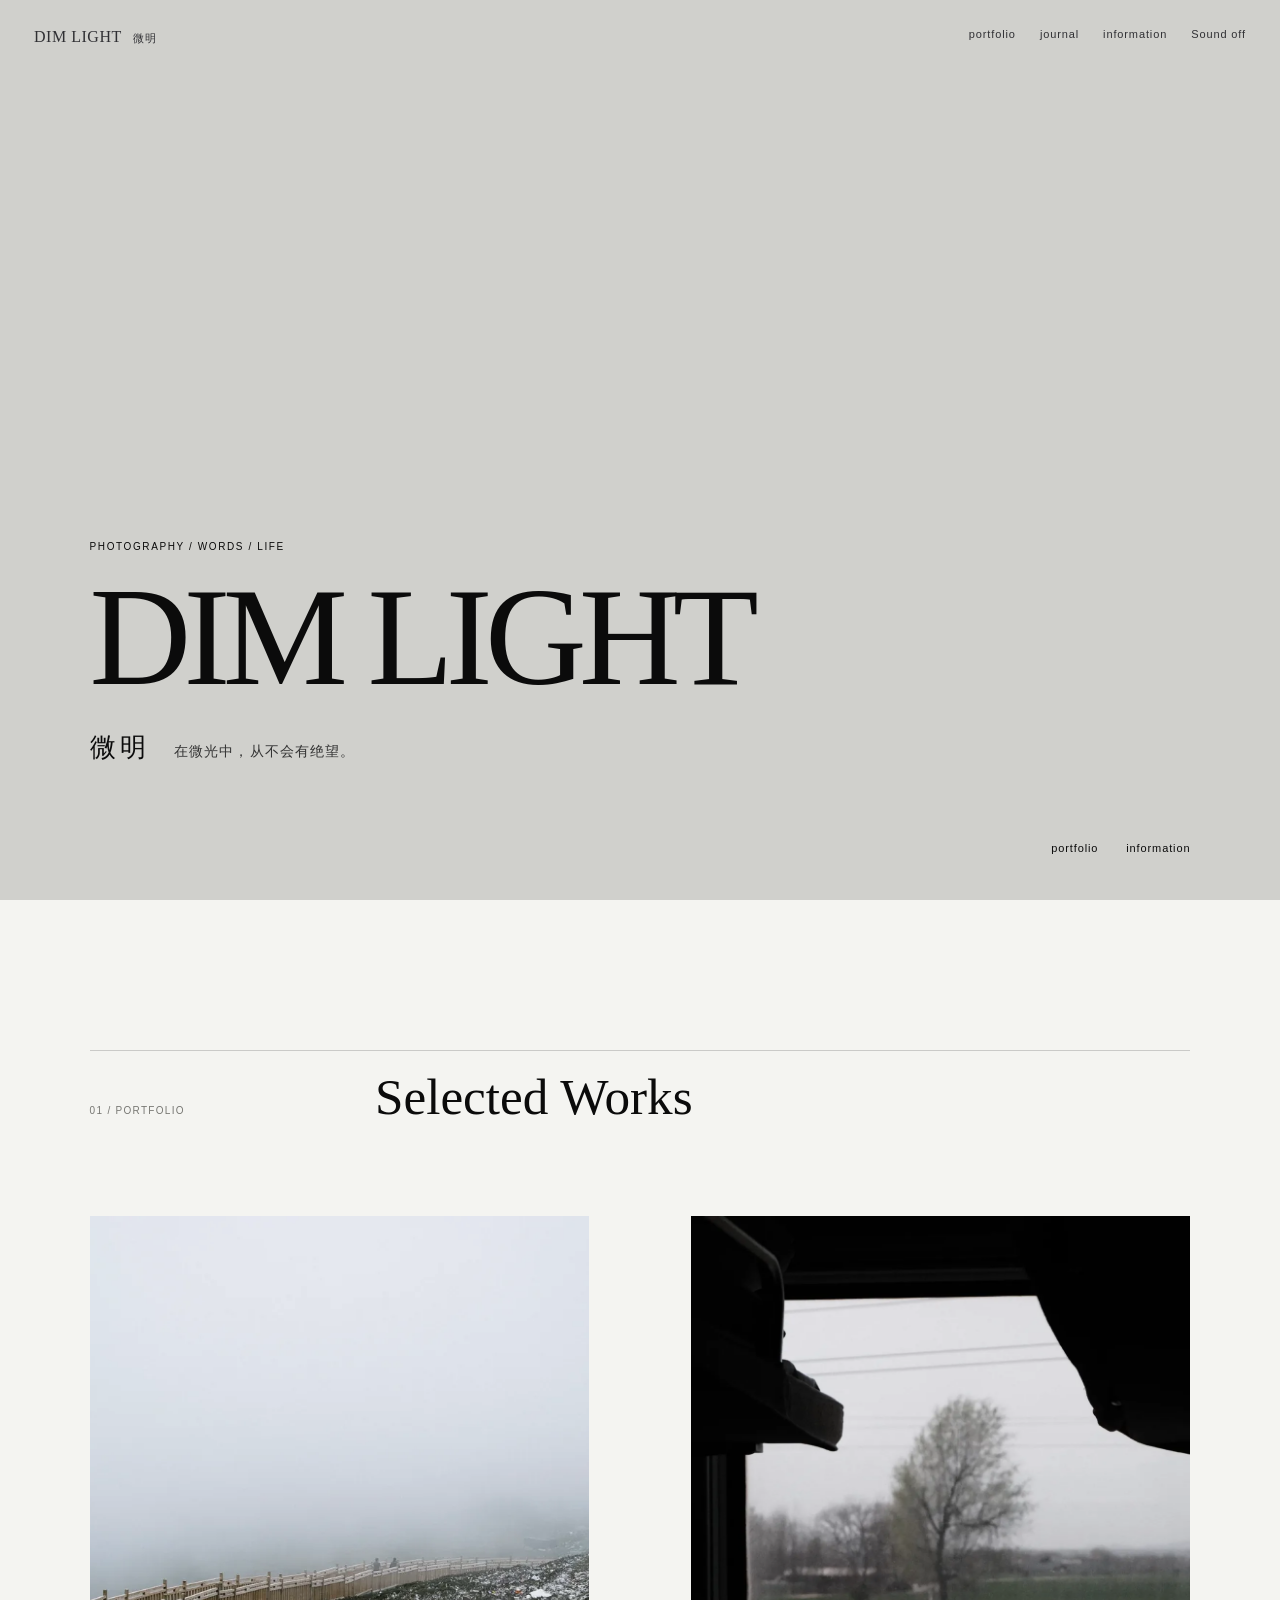
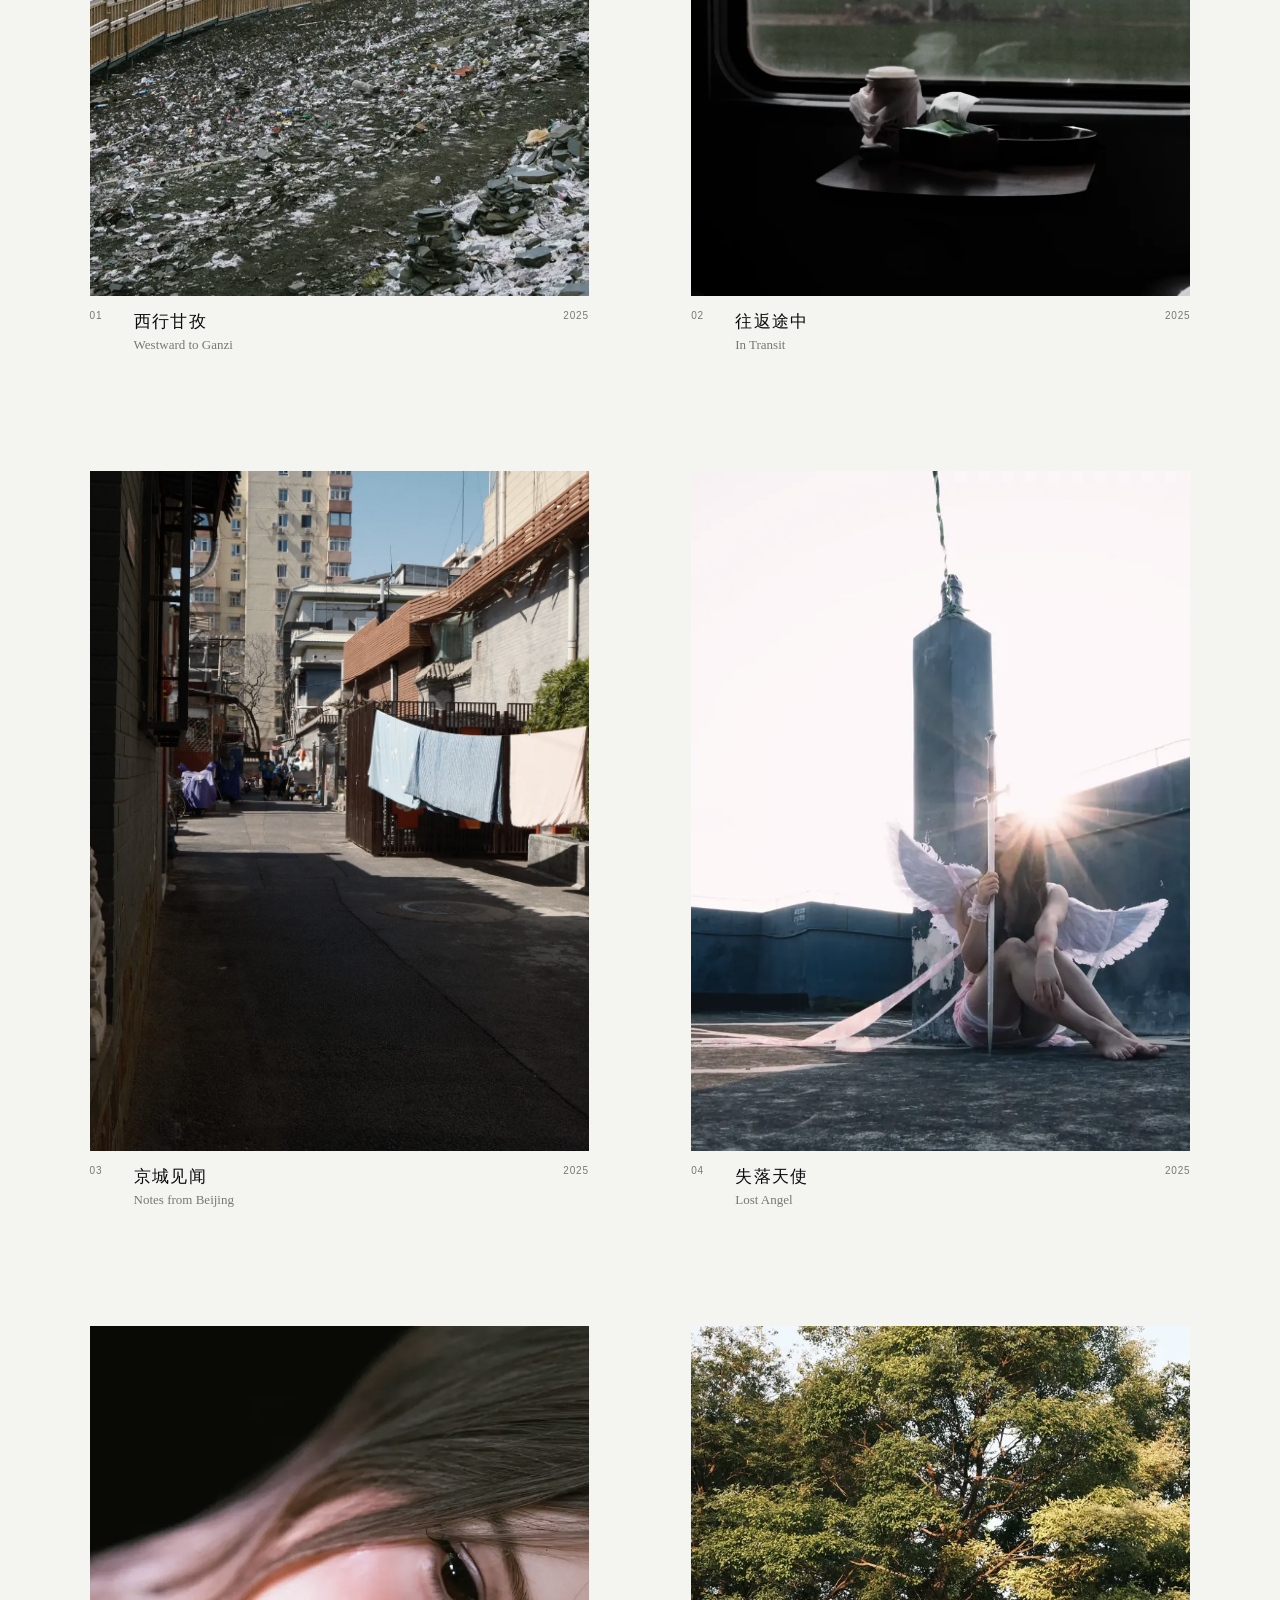
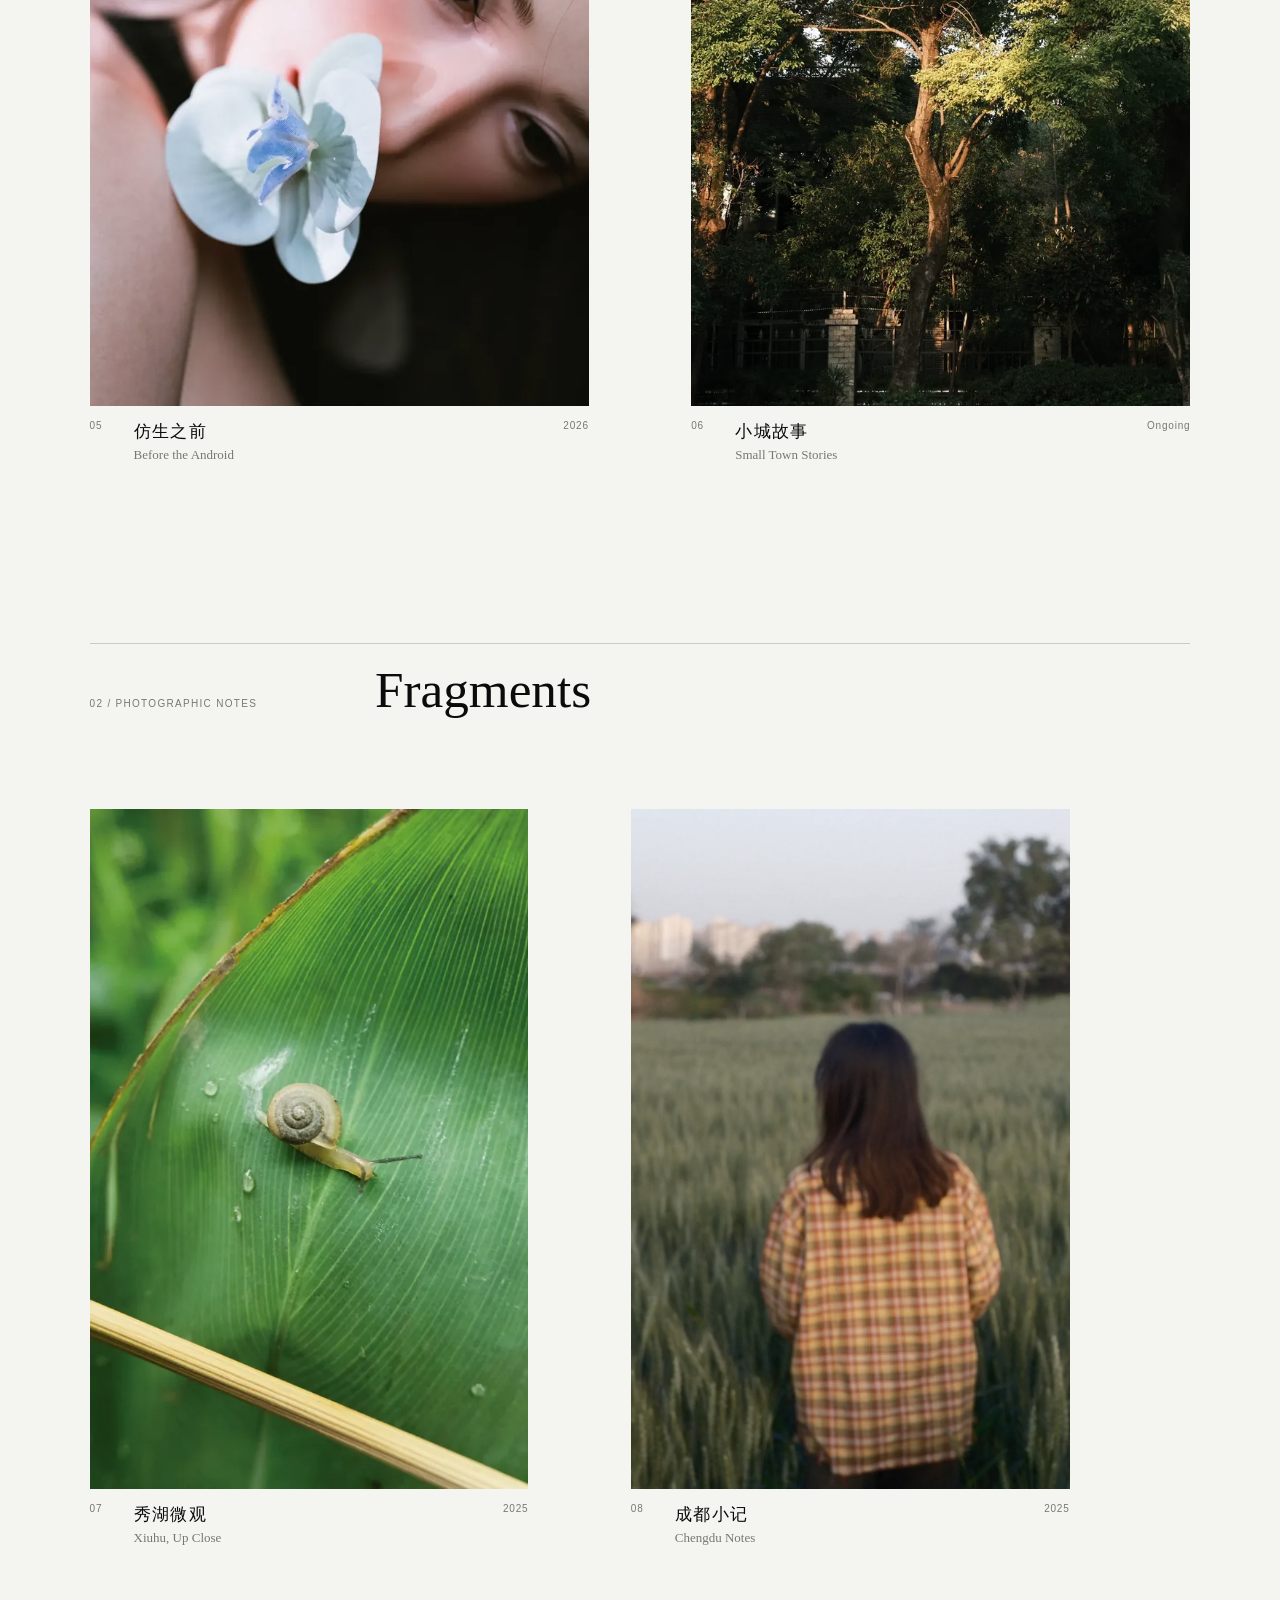
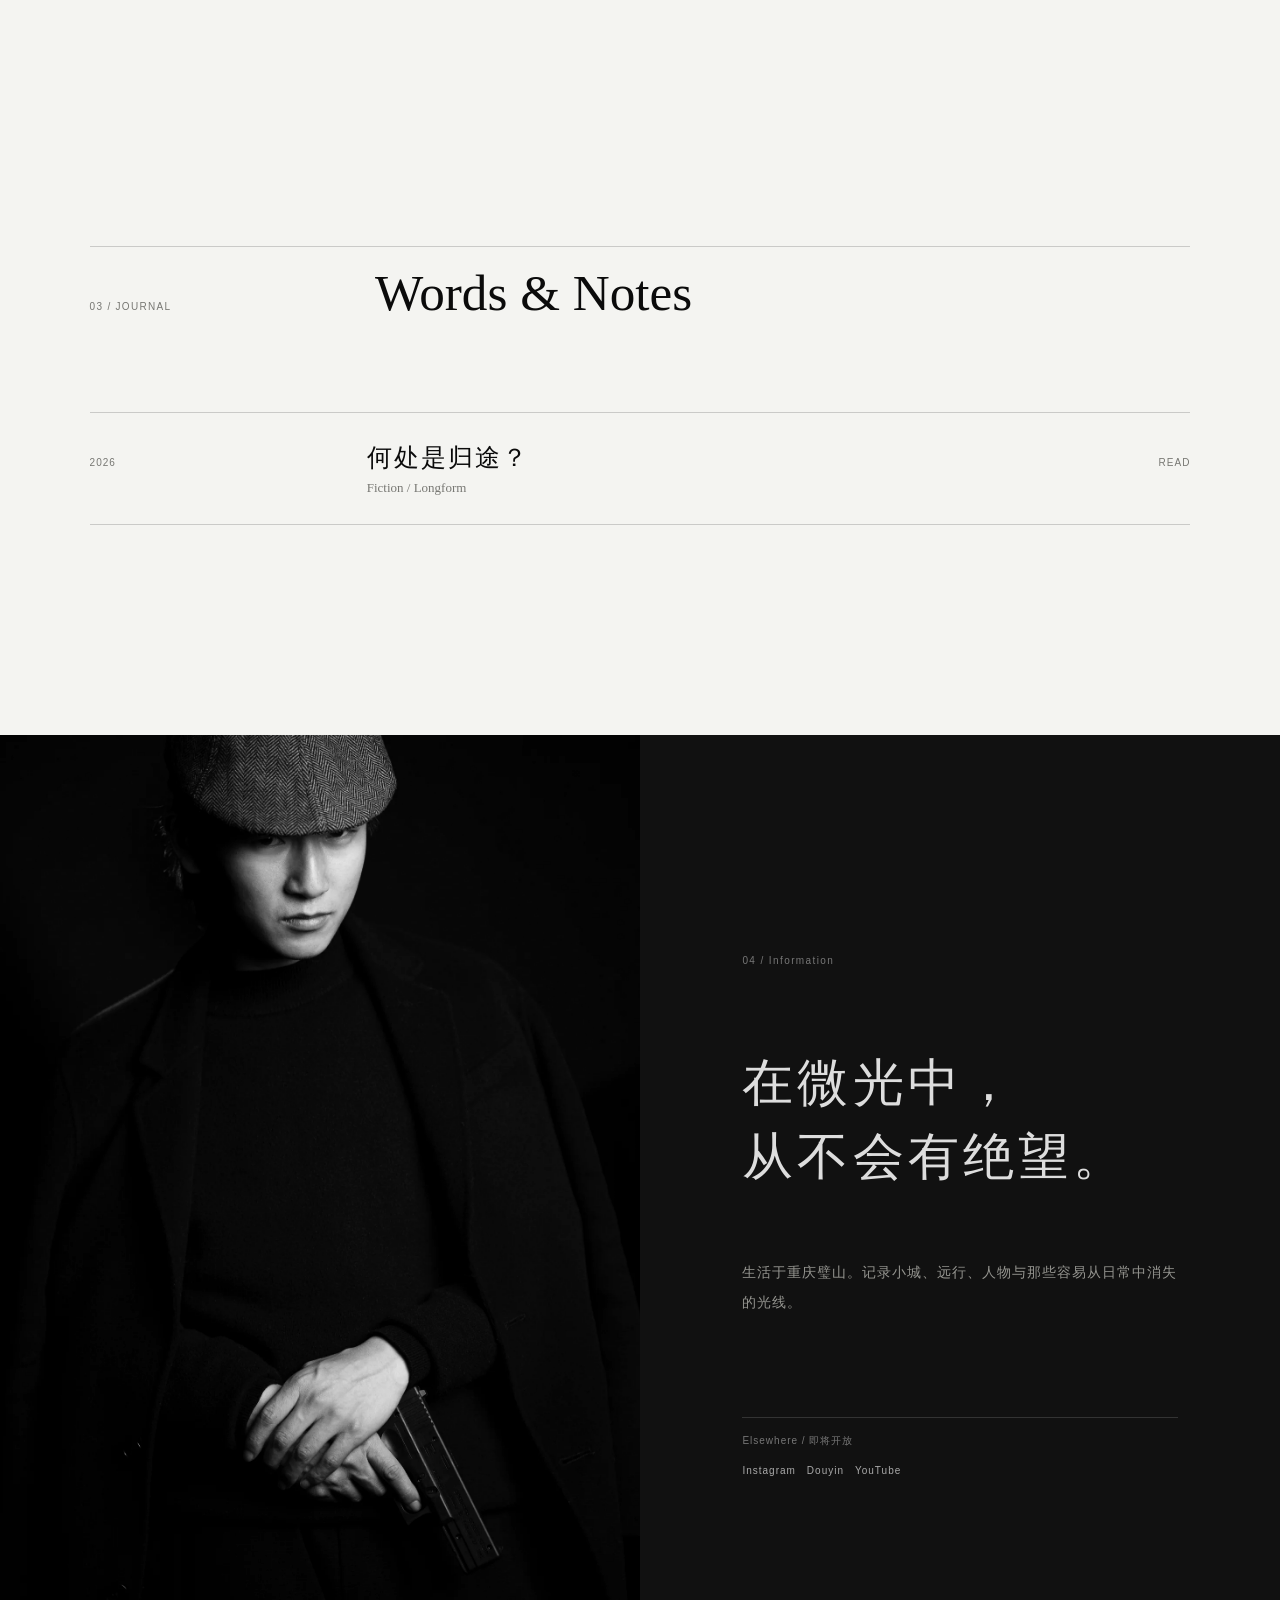
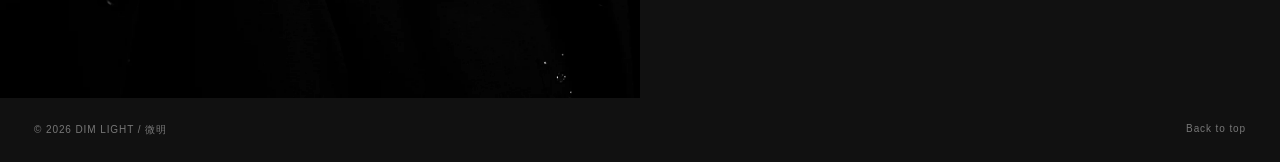
==== commit 0644add8: "更新 DIM LIGHT 摄影作品与沉浸图册" ====
--- a/index.html
+++ b/index.html
@@ -8,8 +8,10 @@
       content="DIM LIGHT / 微明 — 在微光中，从不会有绝望。摄影与文字的个人档案。"
     />
     <title>DIM LIGHT / 微明</title>
-    <link rel="stylesheet" href="style.css?v=journal-20260701" />
-    <script src="script.js?v=journal-20260701" defer></script>
+    <link rel="stylesheet" href="edition.css?v=portfolio-20260702" />
+    <script src="projects-v2.js?v=portfolio-20260702" defer></script>
+    <script src="edition.js?v=portfolio-20260702" defer></script>
+    <script src="edition-home.js?v=portfolio-20260702" defer></script>
   </head>
   <body>
     <header class="site-header">
--- a/edition.css
+++ b/edition.css
@@ -0,0 +1,778 @@
+:root {
+  --paper: #f4f4f1;
+  --paper-deep: #d0d0cc;
+  --ink: #0b0b0b;
+  --quiet: #777773;
+  --line: rgba(11, 11, 11, 0.18);
+  --viewer: #0c0c0c;
+  --viewer-ink: #d8d8d3;
+}
+
+* {
+  box-sizing: border-box;
+}
+
+html {
+  scroll-behavior: smooth;
+}
+
+body.edition-index,
+body.photo-viewer {
+  margin: 0;
+  color: var(--ink);
+  background: var(--paper);
+  font-family: Arial, Helvetica, "Microsoft YaHei", sans-serif;
+  font-size: 13px;
+  -webkit-font-smoothing: antialiased;
+}
+
+body.edition-index a,
+body.photo-viewer a {
+  color: inherit;
+  text-decoration: none;
+}
+
+body.edition-index button,
+body.photo-viewer button {
+  padding: 0;
+  border: 0;
+  color: inherit;
+  background: none;
+  font: inherit;
+  cursor: pointer;
+}
+
+.edition-header {
+  position: fixed;
+  z-index: 20;
+  top: 0;
+  left: 0;
+  display: flex;
+  width: 100%;
+  align-items: flex-start;
+  justify-content: space-between;
+  padding: 28px 34px;
+  mix-blend-mode: difference;
+  color: #fff;
+}
+
+.edition-brand,
+.viewer-brand {
+  display: flex;
+  align-items: baseline;
+  gap: 11px;
+  letter-spacing: 0.04em;
+}
+
+.edition-brand span,
+.viewer-brand span {
+  font-family: "Times New Roman", "Songti SC", serif;
+  font-size: 16px;
+}
+
+.edition-brand small,
+.viewer-brand small {
+  font-size: 11px;
+  font-weight: 400;
+  letter-spacing: 0.12em;
+}
+
+.edition-header nav {
+  display: flex;
+  gap: 24px;
+  align-items: center;
+}
+
+.edition-header nav a,
+.edition-header nav button,
+.hero-nav a {
+  position: relative;
+  font-size: 11px;
+  letter-spacing: 0.08em;
+}
+
+.edition-header nav a::after,
+.hero-nav a::after,
+.edition-footer a::after {
+  position: absolute;
+  right: 0;
+  bottom: -4px;
+  left: 0;
+  height: 1px;
+  background: currentColor;
+  content: "";
+  transform: scaleX(0);
+  transform-origin: right;
+  transition: transform 320ms ease;
+}
+
+.edition-header nav a:hover::after,
+.hero-nav a:hover::after,
+.edition-footer a:hover::after {
+  transform: scaleX(1);
+  transform-origin: left;
+}
+
+.edition-hero {
+  position: relative;
+  min-height: 100svh;
+  background: var(--paper-deep);
+}
+
+.hero-title {
+  position: absolute;
+  left: clamp(28px, 7vw, 110px);
+  bottom: clamp(90px, 15vh, 170px);
+}
+
+.hero-title > p {
+  margin: 0 0 30px;
+  font-size: 10px;
+  letter-spacing: 0.16em;
+  text-transform: uppercase;
+}
+
+.hero-title h1 {
+  margin: 0;
+  font-family: "Times New Roman", "Songti SC", serif;
+  font-size: clamp(68px, 11vw, 168px);
+  font-weight: 400;
+  letter-spacing: -0.055em;
+  line-height: 0.78;
+}
+
+.hero-title > div {
+  display: flex;
+  align-items: baseline;
+  gap: 23px;
+  margin-top: 38px;
+}
+
+.hero-title strong {
+  font-family: "Songti SC", "SimSun", serif;
+  font-size: 26px;
+  font-weight: 400;
+  letter-spacing: 0.18em;
+}
+
+.hero-title span {
+  color: #333;
+  font-family: "Songti SC", "SimSun", serif;
+  font-size: 14px;
+  letter-spacing: 0.08em;
+}
+
+.hero-nav {
+  position: absolute;
+  right: clamp(28px, 7vw, 110px);
+  bottom: 46px;
+  display: flex;
+  gap: 28px;
+}
+
+.portfolio-edition,
+.notes-edition,
+.journal-edition {
+  padding: 150px clamp(28px, 7vw, 110px);
+}
+
+.notes-edition {
+  padding-top: 30px;
+}
+
+.section-label {
+  display: grid;
+  grid-template-columns: minmax(150px, 0.35fr) 1fr;
+  align-items: baseline;
+  margin-bottom: 90px;
+  border-top: 1px solid var(--line);
+  padding-top: 16px;
+}
+
+.section-label p {
+  margin: 0;
+  color: var(--quiet);
+  font-size: 10px;
+  letter-spacing: 0.13em;
+  text-transform: uppercase;
+}
+
+.section-label h2 {
+  margin: 0;
+  font-family: "Times New Roman", "Songti SC", serif;
+  font-size: clamp(33px, 4vw, 58px);
+  font-weight: 400;
+}
+
+.contact-grid {
+  display: grid;
+  grid-template-columns: repeat(2, minmax(0, 1fr));
+  gap: 118px clamp(38px, 8vw, 140px);
+}
+
+.contact-image {
+  display: flex;
+  height: clamp(350px, 55vw, 680px);
+  margin: 0;
+  align-items: center;
+  justify-content: center;
+  overflow: hidden;
+  background: #e8e8e4;
+}
+
+.contact-image img {
+  width: 100%;
+  height: 100%;
+  object-fit: cover;
+  filter: saturate(0.86);
+  transition:
+    transform 900ms cubic-bezier(0.2, 0.7, 0.2, 1),
+    filter 600ms ease;
+}
+
+.contact-card:hover .contact-image img {
+  transform: scale(1.012);
+  filter: saturate(1);
+}
+
+.contact-caption {
+  display: grid;
+  grid-template-columns: 34px 1fr auto;
+  gap: 10px;
+  padding-top: 13px;
+  border-top: 1px solid transparent;
+  transition: border-color 300ms ease;
+}
+
+.contact-card:hover .contact-caption {
+  border-color: var(--line);
+}
+
+.contact-caption span,
+.contact-caption time {
+  color: var(--quiet);
+  font-size: 10px;
+  letter-spacing: 0.08em;
+}
+
+.contact-caption h3 {
+  margin: 0 0 4px;
+  font-family: "Songti SC", "SimSun", serif;
+  font-size: 17px;
+  font-weight: 400;
+  letter-spacing: 0.08em;
+}
+
+.contact-caption p {
+  margin: 0;
+  color: var(--quiet);
+  font-family: "Times New Roman", serif;
+  font-size: 13px;
+}
+
+.contact-grid--notes {
+  max-width: 980px;
+}
+
+.journal-edition {
+  padding-bottom: 210px;
+}
+
+.journal-entry {
+  display: grid;
+  grid-template-columns: minmax(150px, 0.35fr) 1fr auto;
+  align-items: baseline;
+  border-top: 1px solid var(--line);
+  border-bottom: 1px solid var(--line);
+  padding: 28px 0;
+}
+
+.journal-entry time,
+.journal-entry > span {
+  color: var(--quiet);
+  font-size: 10px;
+  letter-spacing: 0.1em;
+  text-transform: uppercase;
+}
+
+.journal-entry h3 {
+  margin: 0 0 6px;
+  font-family: "Songti SC", "SimSun", serif;
+  font-size: 25px;
+  font-weight: 400;
+  letter-spacing: 0.08em;
+}
+
+.journal-entry p {
+  margin: 0;
+  color: var(--quiet);
+  font-family: "Times New Roman", serif;
+}
+
+.information-edition {
+  display: grid;
+  min-height: 100svh;
+  grid-template-columns: 1fr 1fr;
+  background: #111;
+  color: #ddd;
+}
+
+.information-portrait {
+  height: 100%;
+  min-height: 100svh;
+  margin: 0;
+  overflow: hidden;
+}
+
+.information-portrait img {
+  width: 100%;
+  height: 100%;
+  object-fit: cover;
+  filter: grayscale(1) contrast(1.05);
+}
+
+.information-copy {
+  display: flex;
+  padding: clamp(50px, 8vw, 130px);
+  flex-direction: column;
+  justify-content: center;
+}
+
+.information-copy > p:first-child {
+  margin: 0 0 80px;
+  color: #777;
+  font-size: 10px;
+  letter-spacing: 0.14em;
+}
+
+.information-copy h2 {
+  margin: 0;
+  font-family: "Songti SC", "SimSun", serif;
+  font-size: clamp(34px, 4vw, 62px);
+  font-weight: 400;
+  letter-spacing: 0.08em;
+  line-height: 1.45;
+}
+
+.information-text {
+  max-width: 440px;
+  margin: 64px 0 0;
+  color: #94948f;
+  font-family: "Songti SC", "SimSun", serif;
+  font-size: 14px;
+  letter-spacing: 0.07em;
+  line-height: 2.1;
+}
+
+.elsewhere {
+  margin-top: 100px;
+  border-top: 1px solid #333;
+  padding-top: 16px;
+  color: #777;
+  font-size: 10px;
+  letter-spacing: 0.1em;
+}
+
+.elsewhere p {
+  margin: 16px 0 0;
+  color: #aaa;
+}
+
+.edition-footer {
+  display: flex;
+  justify-content: space-between;
+  padding: 25px 34px;
+  background: #111;
+  color: #777;
+  font-size: 10px;
+  letter-spacing: 0.09em;
+}
+
+.edition-footer p {
+  margin: 0;
+}
+
+.edition-footer a {
+  position: relative;
+}
+
+.reveal {
+  opacity: 0;
+  transform: translateY(20px);
+  transition:
+    opacity 900ms ease,
+    transform 900ms cubic-bezier(0.2, 0.7, 0.2, 1);
+}
+
+.reveal.is-visible {
+  opacity: 1;
+  transform: none;
+}
+
+/* Immersive project viewer */
+body.photo-viewer {
+  width: 100%;
+  height: 100svh;
+  overflow: hidden;
+  background: var(--viewer);
+  color: var(--viewer-ink);
+}
+
+.viewer-header,
+.viewer-footer {
+  position: fixed;
+  z-index: 10;
+  right: 0;
+  left: 0;
+  display: flex;
+  align-items: center;
+  color: #999994;
+}
+
+.viewer-header {
+  top: 0;
+  justify-content: space-between;
+  padding: 22px 28px;
+}
+
+.viewer-header p {
+  margin: 0;
+  font-family: "Times New Roman", serif;
+  font-size: 11px;
+  letter-spacing: 0.04em;
+}
+
+.viewer-header a:hover,
+.viewer-footer button:hover {
+  color: #fff;
+}
+
+.viewer-main {
+  position: fixed;
+  inset: 0;
+  display: flex;
+  align-items: center;
+  justify-content: center;
+  cursor: none;
+}
+
+.viewer-figure {
+  display: flex;
+  width: calc(100vw - 160px);
+  height: calc(100svh - 150px);
+  margin: 0;
+  align-items: center;
+  justify-content: center;
+}
+
+.viewer-figure img {
+  display: block;
+  max-width: 100%;
+  max-height: 100%;
+  opacity: 0;
+  object-fit: contain;
+  transform: scale(0.997);
+  transition:
+    opacity 500ms ease,
+    transform 800ms cubic-bezier(0.2, 0.7, 0.2, 1);
+}
+
+.viewer-figure img.is-ready {
+  opacity: 1;
+  transform: none;
+}
+
+.viewer-zone {
+  position: absolute;
+  z-index: 2;
+  top: 60px;
+  bottom: 62px;
+  width: 50%;
+  cursor: none !important;
+}
+
+.viewer-zone--previous {
+  left: 0;
+}
+
+.viewer-zone--next {
+  right: 0;
+}
+
+.viewer-cursor {
+  position: fixed;
+  z-index: 5;
+  top: 0;
+  left: 0;
+  color: #d8d8d3;
+  font-family: "Times New Roman", serif;
+  font-size: 50px;
+  font-weight: 200;
+  line-height: 1;
+  opacity: 0;
+  pointer-events: none;
+  transition: opacity 180ms ease;
+  will-change: transform;
+}
+
+.viewer-cursor.is-visible {
+  opacity: 0.72;
+}
+
+.viewer-footer {
+  bottom: 0;
+  display: grid;
+  grid-template-columns: 1fr auto 1fr;
+  padding: 20px 28px;
+}
+
+.viewer-title {
+  display: flex;
+  align-items: baseline;
+  gap: 12px;
+}
+
+.viewer-title strong {
+  color: #d0d0cb;
+  font-family: "Songti SC", "SimSun", serif;
+  font-size: 13px;
+  font-weight: 400;
+  letter-spacing: 0.08em;
+}
+
+.viewer-title span,
+.viewer-count,
+.viewer-actions button {
+  font-family: "Times New Roman", serif;
+  font-size: 11px;
+  letter-spacing: 0.05em;
+}
+
+.viewer-count {
+  margin: 0;
+}
+
+.viewer-actions {
+  display: flex;
+  justify-content: flex-end;
+  gap: 18px;
+}
+
+.viewer-info {
+  position: fixed;
+  z-index: 30;
+  inset: 0;
+  display: grid;
+  visibility: hidden;
+  place-items: center;
+  padding: 40px;
+  background: rgba(12, 12, 12, 0.95);
+  opacity: 0;
+  transition:
+    opacity 400ms ease,
+    visibility 400ms;
+}
+
+.viewer-info.is-open {
+  visibility: visible;
+  opacity: 1;
+}
+
+.viewer-info > button {
+  position: absolute;
+  top: 24px;
+  right: 28px;
+  color: #888;
+  font-family: "Times New Roman", serif;
+}
+
+.viewer-info > div {
+  width: min(520px, 100%);
+}
+
+.viewer-info p {
+  color: #888;
+  font-family: "Songti SC", "SimSun", serif;
+  font-size: 13px;
+  letter-spacing: 0.07em;
+  line-height: 2;
+}
+
+.viewer-info h1 {
+  margin: 38px 0 8px;
+  color: #ddd;
+  font-family: "Songti SC", "SimSun", serif;
+  font-size: 34px;
+  font-weight: 400;
+  letter-spacing: 0.1em;
+}
+
+.viewer-info .viewer-info-en {
+  margin: 0 0 55px;
+  font-family: "Times New Roman", serif;
+}
+
+@media (max-width: 760px) {
+  .edition-header {
+    padding: 20px;
+  }
+
+  .edition-header nav {
+    gap: 15px;
+  }
+
+  .edition-header nav a:nth-child(2),
+  .edition-header nav a:nth-child(3) {
+    display: none;
+  }
+
+  .hero-title {
+    right: 20px;
+    left: 20px;
+    bottom: 120px;
+  }
+
+  .hero-title h1 {
+    font-size: 20vw;
+    line-height: 0.86;
+  }
+
+  .hero-title > div {
+    display: block;
+  }
+
+  .hero-title span {
+    display: block;
+    margin-top: 18px;
+  }
+
+  .hero-nav {
+    right: auto;
+    bottom: 34px;
+    left: 20px;
+  }
+
+  .portfolio-edition,
+  .notes-edition,
+  .journal-edition {
+    padding: 100px 20px;
+  }
+
+  .notes-edition {
+    padding-top: 0;
+  }
+
+  .section-label {
+    display: block;
+    margin-bottom: 55px;
+  }
+
+  .section-label h2 {
+    margin-top: 18px;
+  }
+
+  .contact-grid {
+    grid-template-columns: 1fr;
+    gap: 75px;
+  }
+
+  .contact-image {
+    height: 70svh;
+    max-height: 600px;
+  }
+
+  .journal-entry {
+    grid-template-columns: 58px 1fr auto;
+  }
+
+  .journal-entry h3 {
+    font-size: 19px;
+  }
+
+  .information-edition {
+    grid-template-columns: 1fr;
+  }
+
+  .information-portrait {
+    min-height: 80svh;
+  }
+
+  .information-copy {
+    min-height: 90svh;
+    padding: 70px 25px;
+  }
+
+  .viewer-header {
+    padding: 18px;
+  }
+
+  .viewer-header p {
+    max-width: 52vw;
+    overflow: hidden;
+    text-overflow: ellipsis;
+    white-space: nowrap;
+  }
+
+  .viewer-figure {
+    width: calc(100vw - 28px);
+    height: calc(100svh - 170px);
+  }
+
+  .viewer-zone {
+    top: 54px;
+    bottom: 78px;
+  }
+
+  .viewer-cursor {
+    display: none;
+  }
+
+  .viewer-footer {
+    grid-template-columns: 1fr auto;
+    row-gap: 10px;
+    padding: 16px 18px;
+  }
+
+  .viewer-title span {
+    display: none;
+  }
+
+  .viewer-count {
+    justify-self: end;
+  }
+
+  .viewer-actions {
+    grid-column: 1 / -1;
+    justify-content: space-between;
+    border-top: 1px solid #272727;
+    padding-top: 9px;
+  }
+}
+
+@media (pointer: coarse) {
+  .viewer-main,
+  .viewer-zone {
+    cursor: default !important;
+  }
+
+  .viewer-cursor {
+    display: none;
+  }
+}
+
+@media (prefers-reduced-motion: reduce) {
+  html {
+    scroll-behavior: auto;
+  }
+
+  *,
+  *::before,
+  *::after {
+    transition-duration: 0.01ms !important;
+  }
+
+  .reveal {
+    opacity: 1;
+    transform: none;
+  }
+}
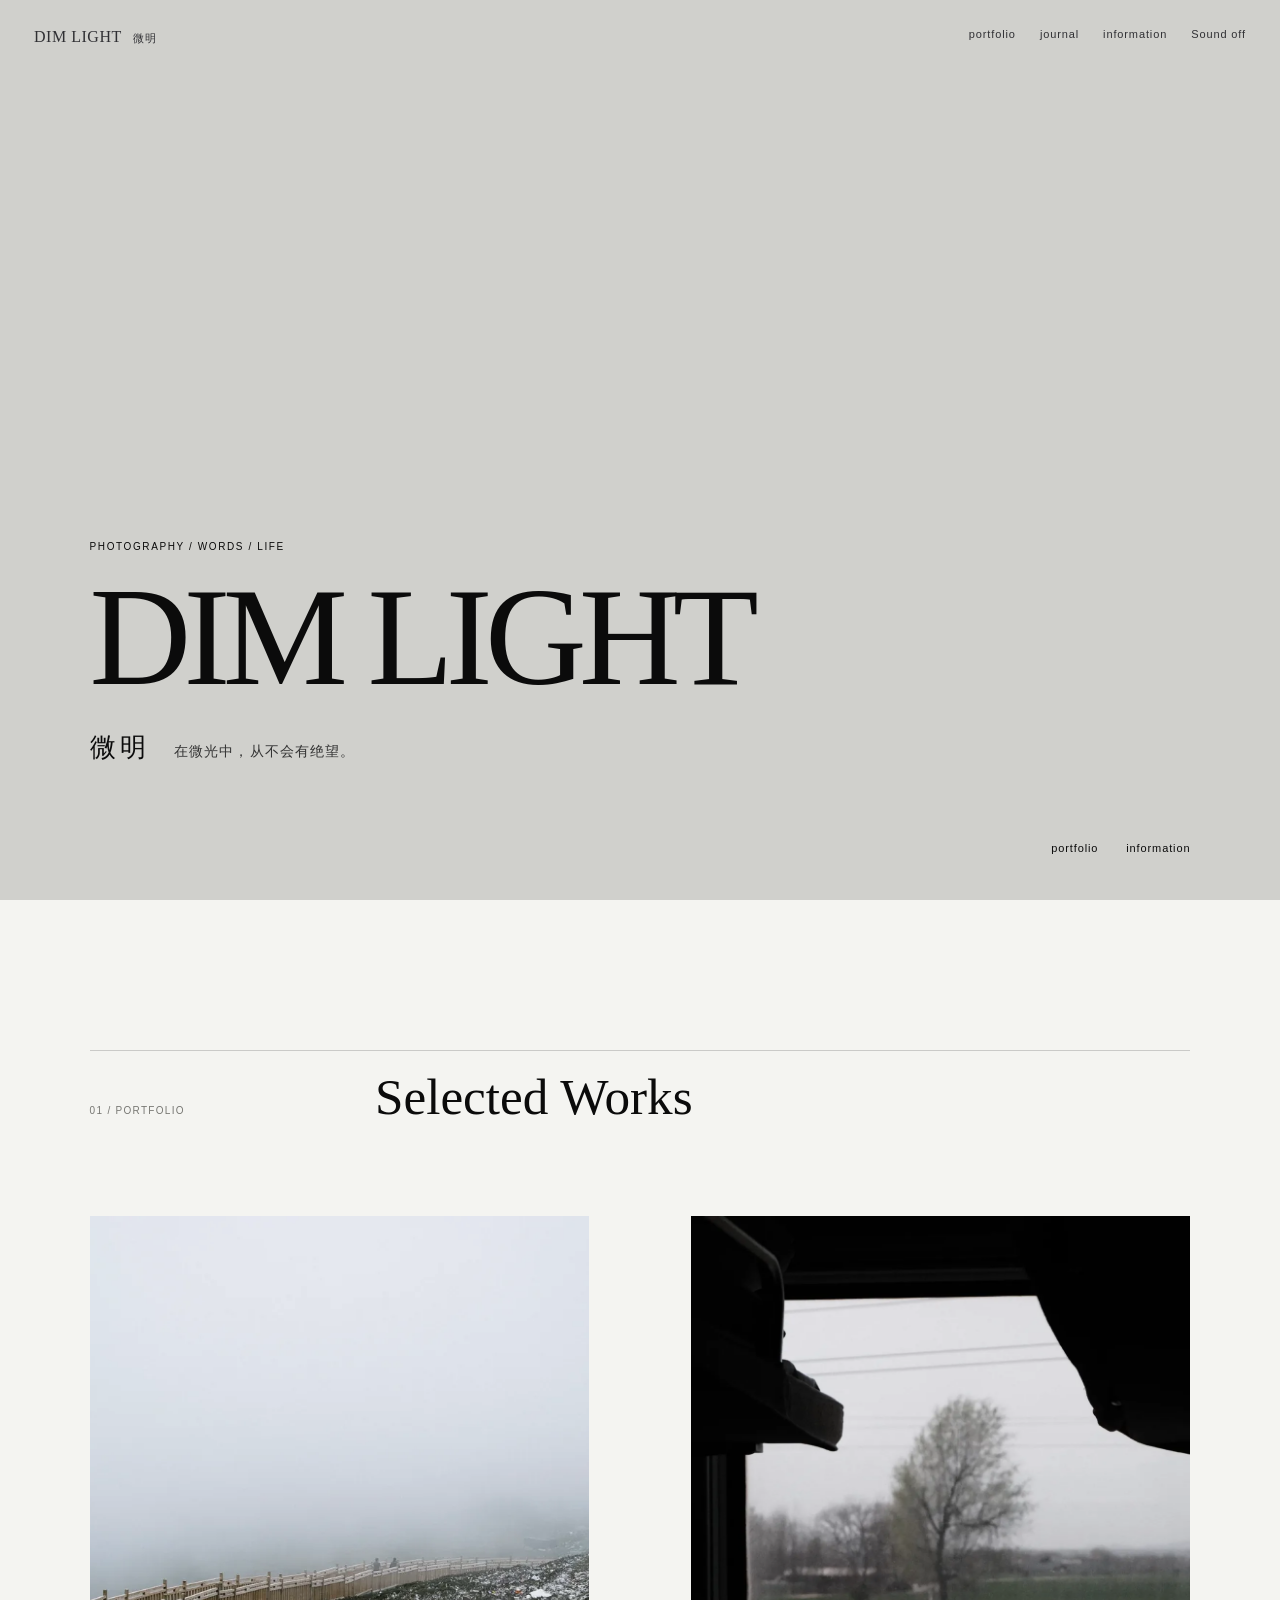
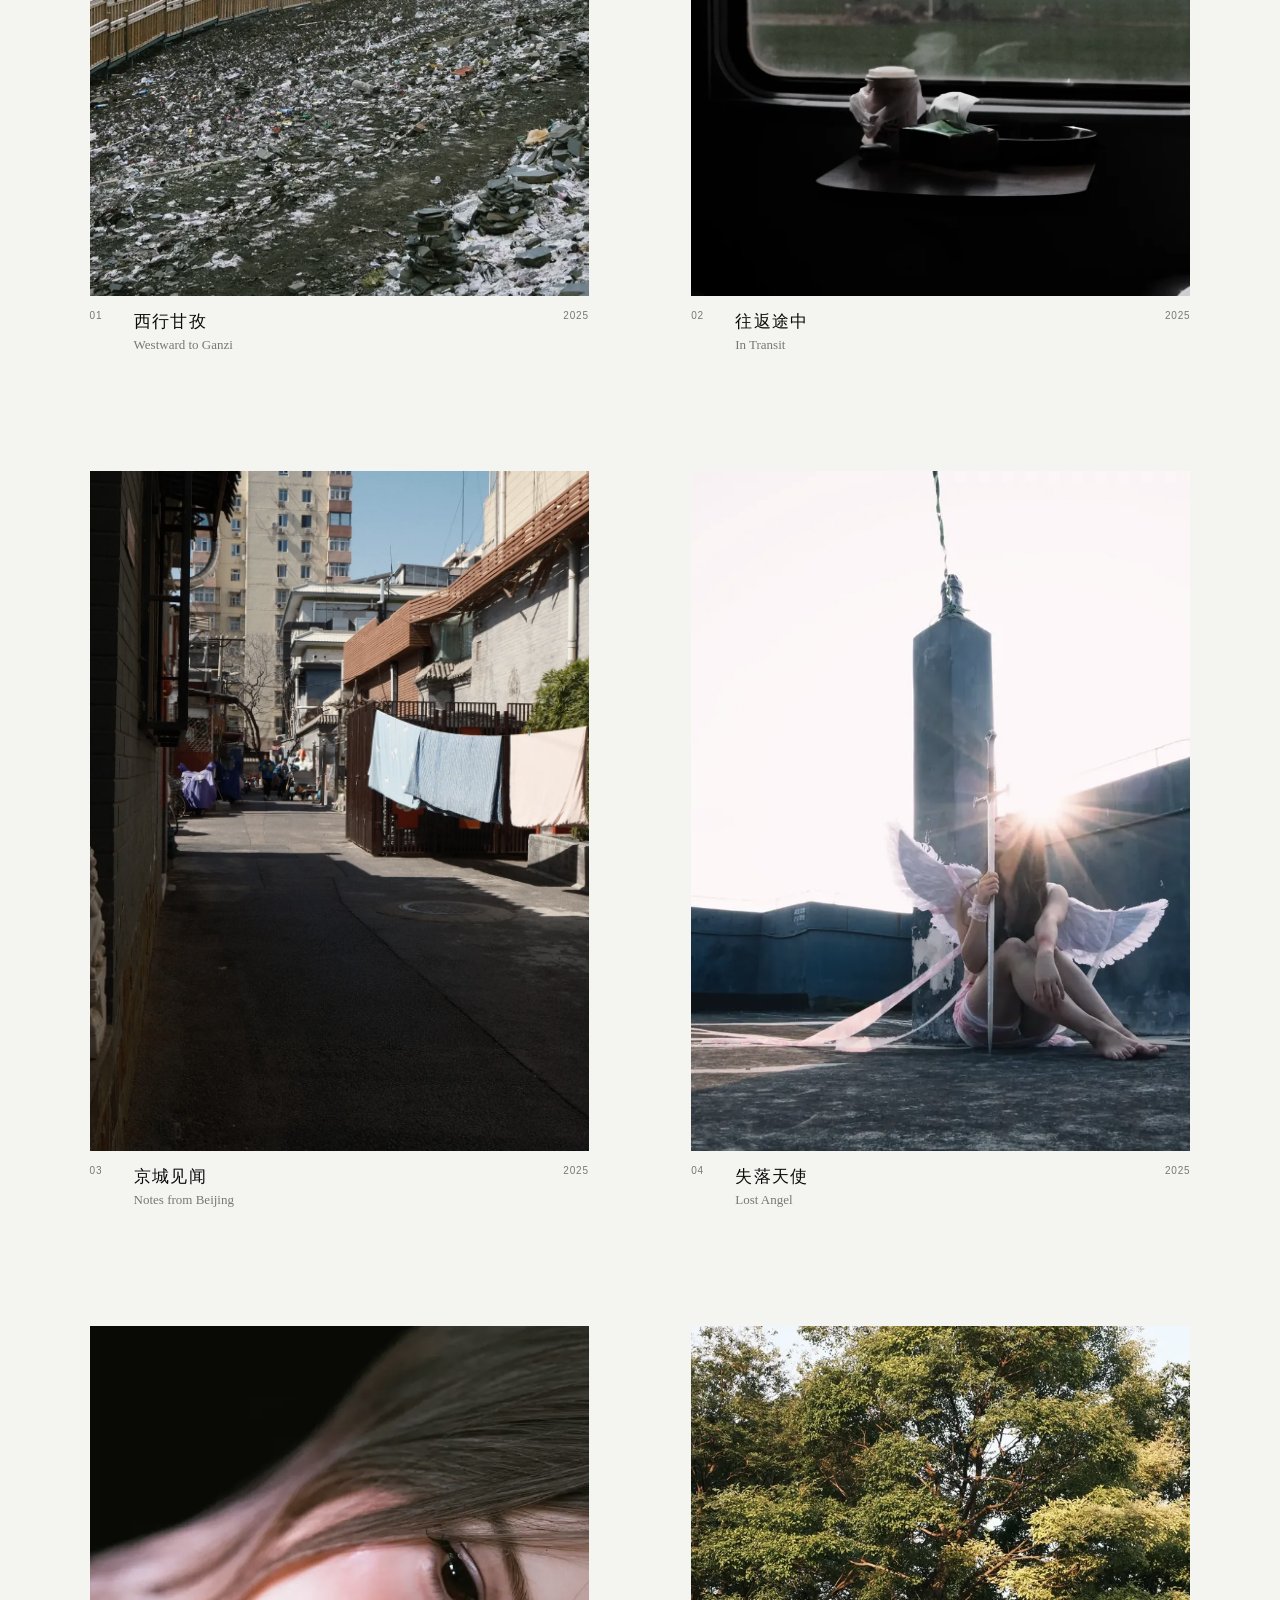
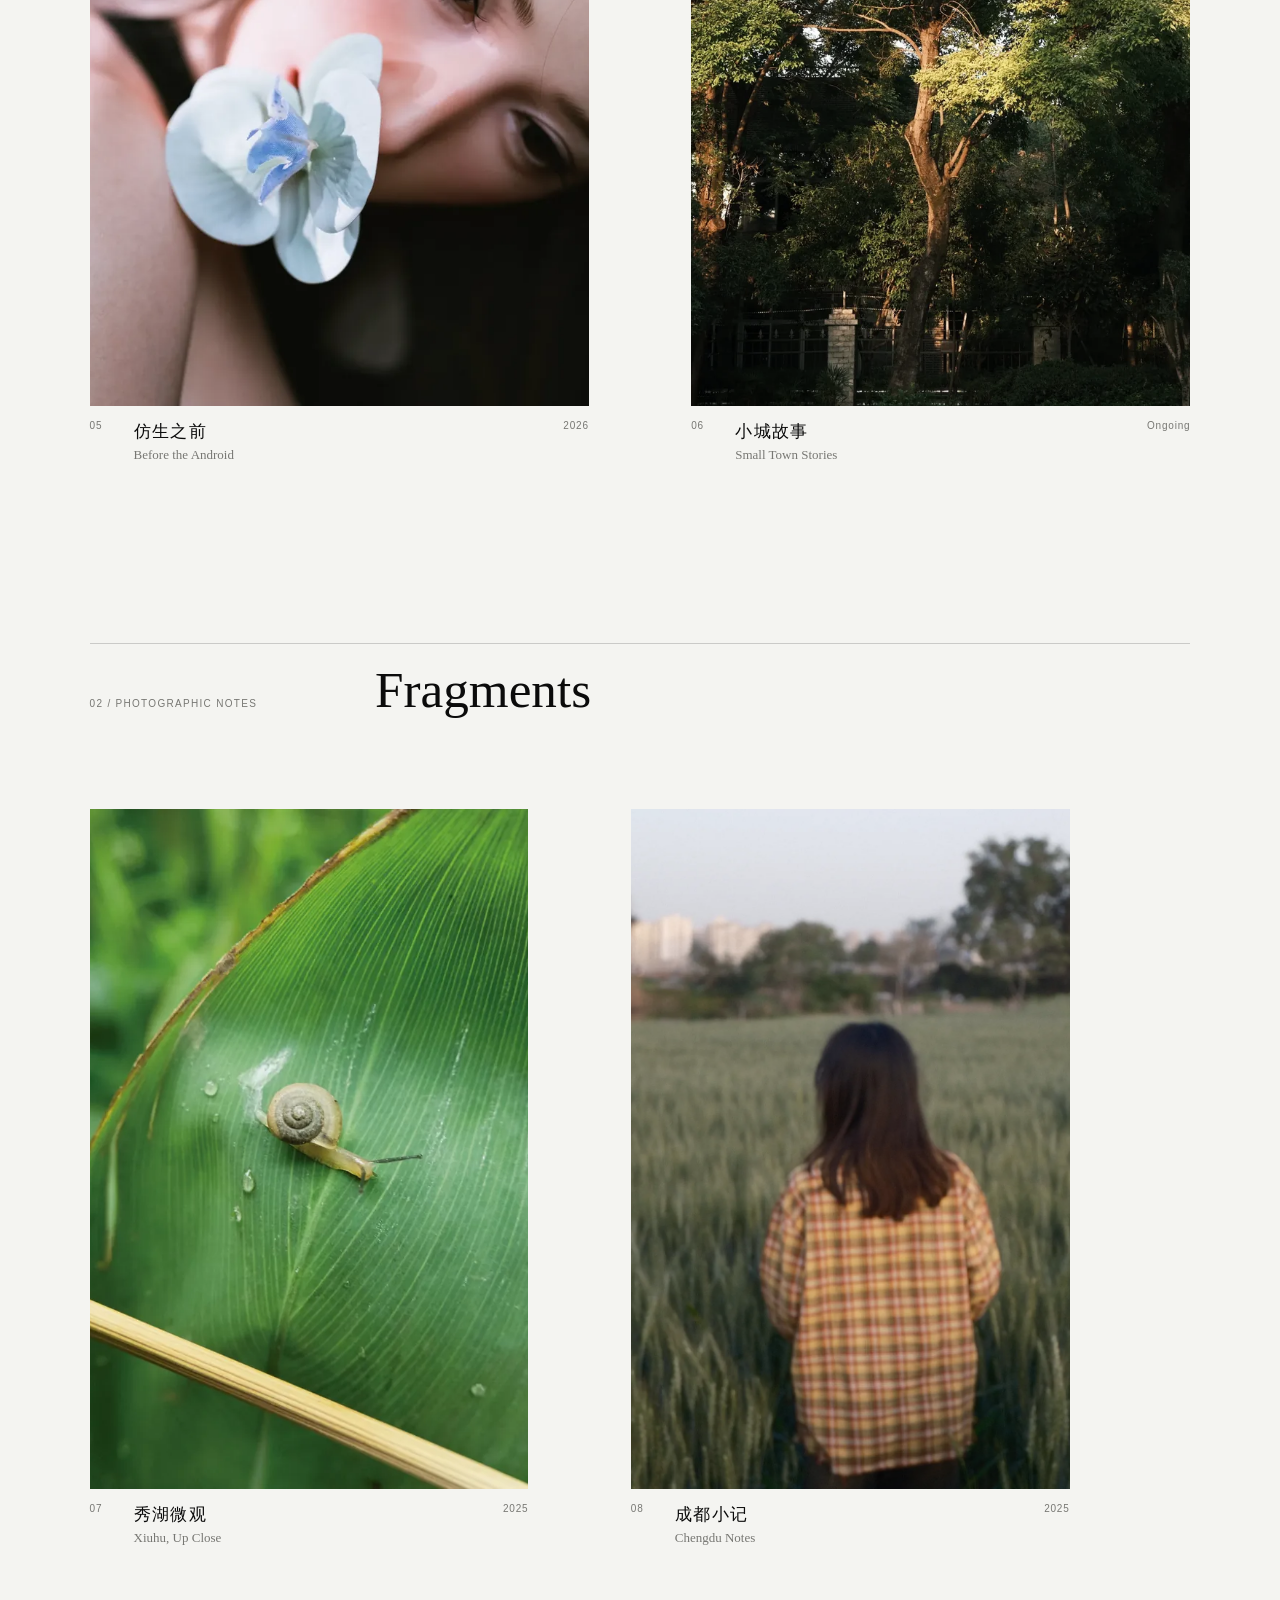
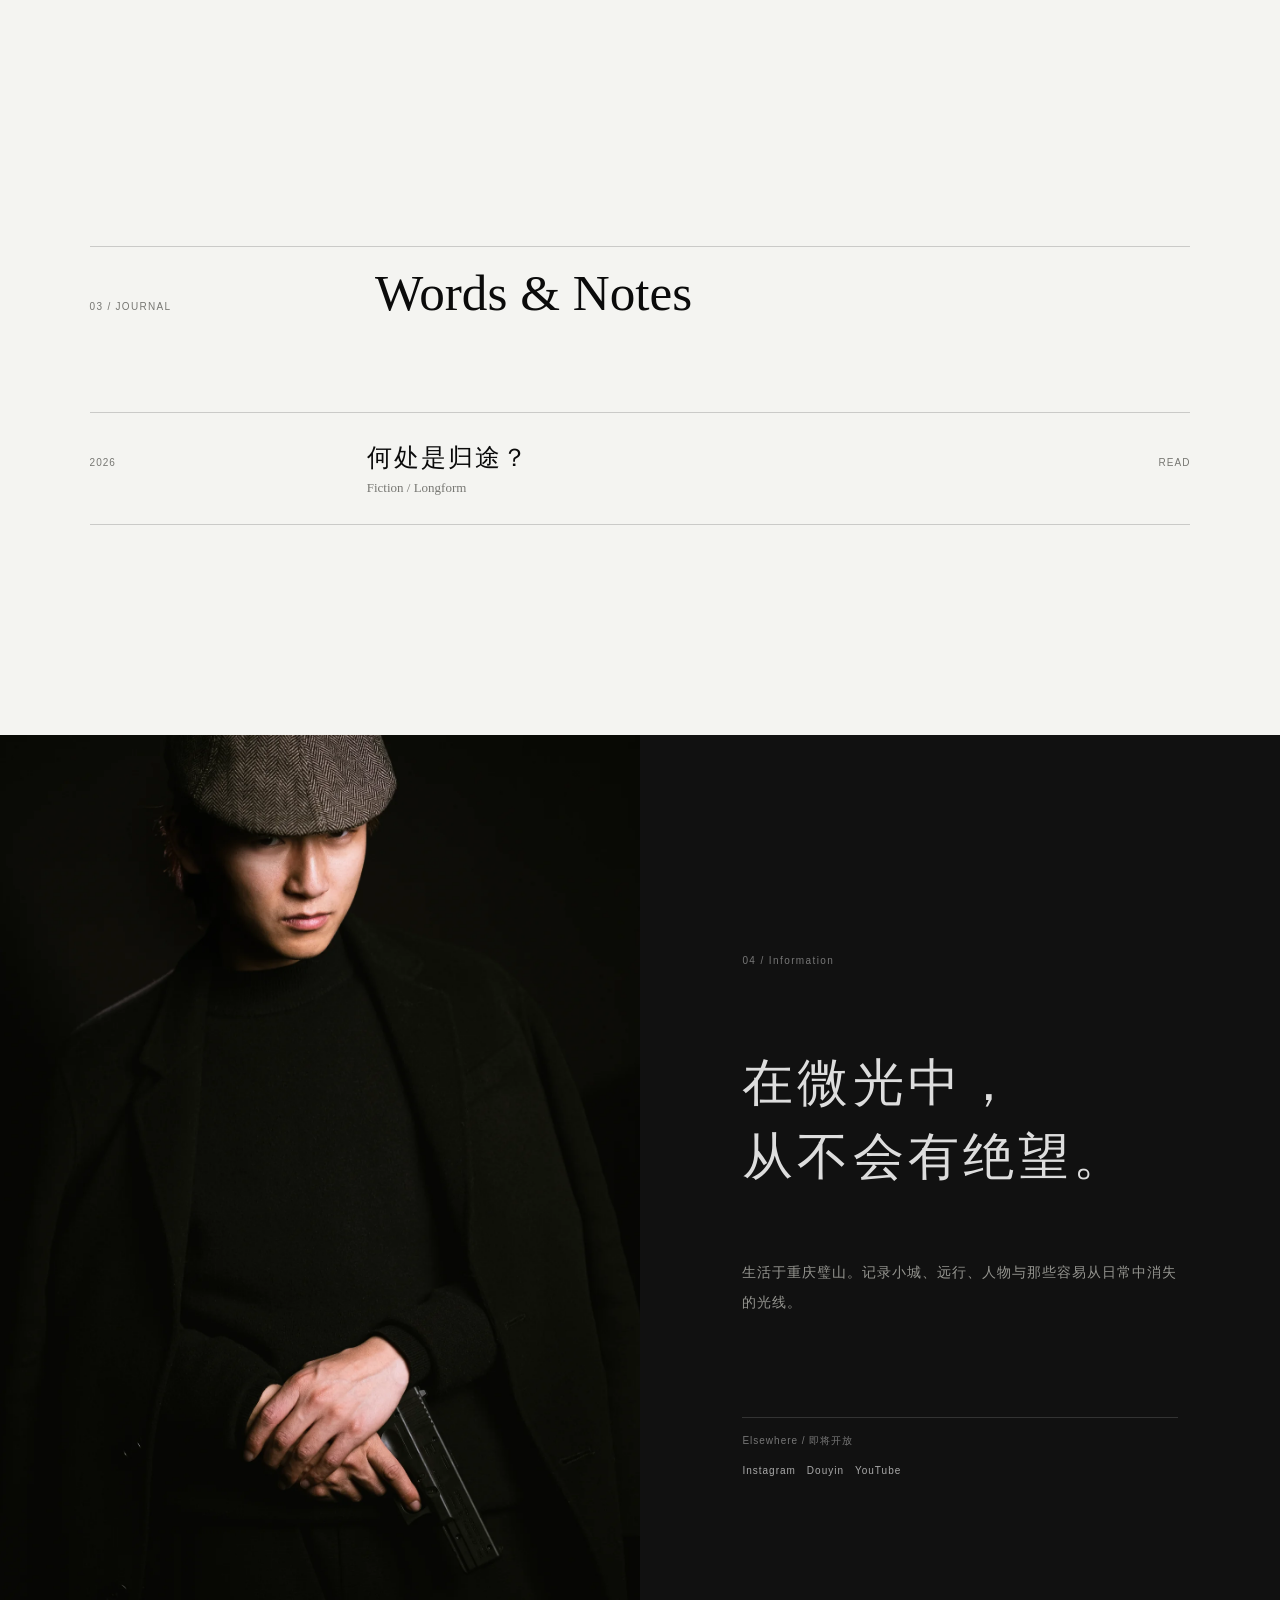
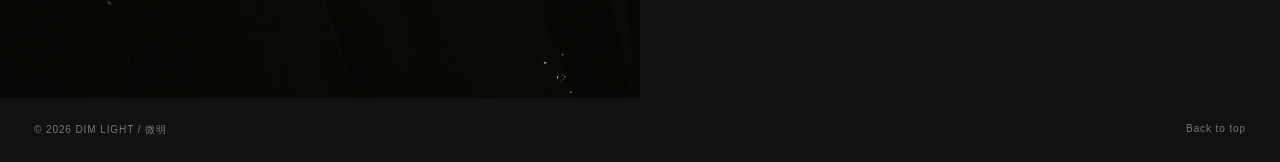
==== commit 7919183e: "更新 DIM LIGHT 摄影作品与沉浸图册" ====
--- a/index.html
+++ b/index.html
@@ -8,10 +8,10 @@
       content="DIM LIGHT / 微明 — 在微光中，从不会有绝望。摄影与文字的个人档案。"
     />
     <title>DIM LIGHT / 微明</title>
-    <link rel="stylesheet" href="edition.css?v=portfolio-20260702" />
-    <script src="projects-v2.js?v=portfolio-20260702" defer></script>
-    <script src="edition.js?v=portfolio-20260702" defer></script>
-    <script src="edition-home.js?v=portfolio-20260702" defer></script>
+    <link rel="stylesheet" href="edition.css?v=revision-20260702" />
+    <script src="projects-v2.js?v=revision-20260702" defer></script>
+    <script src="edition.js?v=revision-20260702" defer></script>
+    <script src="edition-home.js?v=revision-20260702" defer></script>
   </head>
   <body>
     <header class="site-header">
--- a/edition.css
+++ b/edition.css
@@ -328,7 +328,7 @@
   width: 100%;
   height: 100%;
   object-fit: cover;
-  filter: grayscale(1) contrast(1.05);
+  filter: none;
 }
 
 .information-copy {
